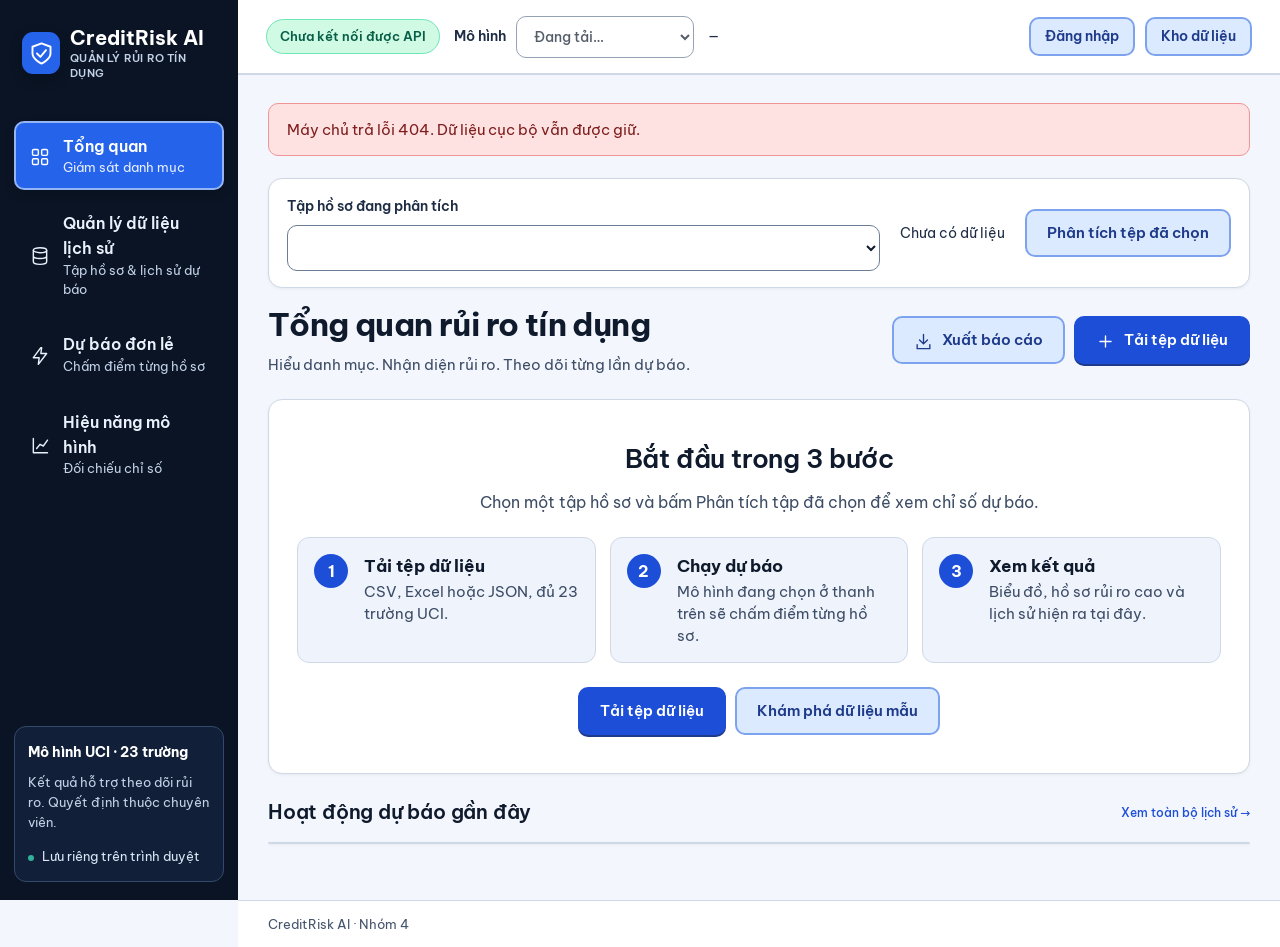
==== frontend/index.html @ 4e627b66 "Unify dataset management and prediction history navigation" ====
<!DOCTYPE html>
<html lang="vi">
 <head>
  <meta charset="utf-8"/>
  <meta content="width=device-width,initial-scale=1" name="viewport"/>
  <meta content="#0b1626" name="theme-color"/>
  <meta content="Dự báo và phân tích rủi ro tín dụng với Random Forest, Logistic Regression và XGBoost." name="description"/>
  <title>
   CreditRisk AI · Dự báo rủi ro tín dụng
  </title>
  <link href="static/app.css?v=20261111-workflows" rel="stylesheet"/>
  <link href="static/auth.css" rel="stylesheet"/>
  <link href="static/theme-v2.css?v=20261105-layout-v2" rel="stylesheet"/>
  <script defer="" src="static/app.js?v=20261111-unified-history">
  </script>
  <script defer="" src="static/layout-v2.js?v=20261111-workflows">
  </script>
 </head>
 <body>
  <a class="skip" href="#main">
   Đến nội dung chính
  </a>
  <aside class="sidebar" id="sidebar">
   <a class="brand" href="#overview">
    <span class="brand-icon" data-icon="shield">
    </span>
    <span>
     CreditRisk AI
     <small>
      QUẢN LÝ RỦI RO TÍN DỤNG
     </small>
    </span>
   </a>
   <nav aria-label="Điều hướng chính">
    <a data-page="overview" href="#overview">
     <span data-icon="overview">
     </span>
     <span>
      Tổng quan
      <small>
       Giám sát danh mục
      </small>
     </span>
    </a>
    <a data-page="datasets" href="#datasets">
     <span data-icon="database">
     </span>
     <span>
      Quản lý dữ liệu lịch sử
      <small>
       Tập hồ sơ &amp; lịch sử dự báo
      </small>
     </span>
    </a>
    <a data-page="predict" href="#predict">
     <span data-icon="predict">
     </span>
     <span>
      Dự báo đơn lẻ
      <small>
       Chấm điểm từng hồ sơ
      </small>
     </span>
    </a>
    <a data-page="models" href="#models">
     <span data-icon="performance">
     </span>
     <span>
      Hiệu năng mô hình
      <small>
       Đối chiếu chỉ số
      </small>
     </span>
    </a>
   </nav>
   <div class="sidebar-footer">
    <strong>
     Mô hình UCI · 23 trường
    </strong>
    <p>
     Kết quả hỗ trợ theo dõi rủi ro. Quyết định thuộc chuyên viên.
    </p>
    <span class="storage-dot">
    </span>
    Lưu riêng trên trình duyệt
   </div>
   <button class="sidebar-logout" hidden="" id="logout" type="button">
    <svg aria-hidden="true" fill="none" stroke="currentColor" stroke-linecap="round" stroke-linejoin="round" stroke-width="1.7" viewbox="0 0 24 24">
     <path d="M9 4H4v16h5M14 8l4 4-4 4M8 12h10">
     </path>
    </svg>
    Đăng xuất
   </button>
  </aside>
  <div class="workspace">
   <header class="topbar">
    <button aria-expanded="false" aria-label="Mở điều hướng" class="icon-button mobile-menu" data-icon="menu" id="menu-toggle">
    </button>
    <div class="topbar-status">
     <span class="connection" id="connection">
      <span class="status-dot">
      </span>
      Đang kết nối API
     </span>
     <label class="model-select">
      Mô hình
      <select aria-label="Mô hình dự báo" disabled="" id="model-choice">
       <option>
        Đang tải…
       </option>
      </select>
     </label>
     <span class="threshold-badge" id="model-meta">
      —
     </span>
    </div>
    <div class="topbar-tools">
     <a class="button secondary compact" href="/login" id="sign-in-link">
      Đăng nhập
     </a>
     <button class="button secondary compact" id="workspace-settings">
      Kho dữ liệu
     </button>
     <button class="button secondary compact" id="sample-top">
      <span data-icon="file">
      </span>
      Dùng dữ liệu mẫu
     </button>
    </div>
   </header>
   <div class="notice" hidden="" id="sync-status" role="status">
    <span id="sync-message">
    </span>
    <button class="button secondary compact" id="retry-sync">
     Thử đồng bộ lại
    </button>
    <button class="button secondary compact" id="backup-pending">
     Sao lưu JSON
    </button>
    <button class="button secondary compact" hidden="" id="open-cloud-version">
     Mở bản trên kho
    </button>
   </div>
   <div class="account-banner" hidden="" id="account-banner">
   </div>
   <main id="main" tabindex="-1">
    <div class="alert" hidden="" id="alert" role="alert">
    </div>
    <section class="page" id="page-overview">
     <div class="panel selection-bar needs-data">
      <label>
       Tập hồ sơ đang phân tích
       <select class="dataset-select" id="overview-dataset">
       </select>
      </label>
      <div class="selection-info" id="overview-context">
       Chưa có dữ liệu
      </div>
      <button class="button secondary" id="analyze-selected">
       Phân tích tệp đã chọn
      </button>
     </div>
     <div class="page-heading">
      <div>
       <h1>
        Tổng quan rủi ro tín dụng
       </h1>
       <p>
        Hiểu danh mục. Nhận diện rủi ro. Theo dõi từng lần dự báo.
       </p>
      </div>
      <div class="actions">
       <button class="button secondary" data-action="export">
        <span data-icon="download">
        </span>
        Xuất báo cáo
       </button>
       <button class="button" data-action="upload">
        <span data-icon="plus">
        </span>
        Tải tệp dữ liệu
       </button>
      </div>
     </div>
     <div class="empty panel" id="dashboard-empty">
      <h2>
       Bắt đầu trong 3 bước
      </h2>
      <p>
       Chọn một tập hồ sơ và bấm Phân tích tập đã chọn để xem chỉ số dự báo.
      </p>
      <ol class="steps">
       <li>
        <b>
         Tải tệp dữ liệu
        </b>
        <span>
         CSV, Excel hoặc JSON, đủ 23 trường UCI.
        </span>
       </li>
       <li>
        <b>
         Chạy dự báo
        </b>
        <span>
         Mô hình đang chọn ở thanh trên sẽ chấm điểm từng hồ sơ.
        </span>
       </li>
       <li>
        <b>
         Xem kết quả
        </b>
        <span>
         Biểu đồ, hồ sơ rủi ro cao và lịch sử hiện ra tại đây.
        </span>
       </li>
      </ol>
      <div class="actions">
       <button class="button" data-action="upload">
        Tải tệp dữ liệu
       </button>
       <button class="button secondary" data-action="sample">
        Khám phá dữ liệu mẫu
       </button>
      </div>
     </div>
     <div class="metrics needs-data" id="portfolio-metrics">
     </div>
     <p class="notice" id="dashboard-awaiting" hidden>Chưa có kết quả cho tập hồ sơ và cấu hình đang chọn. Bấm “Phân tích tập đã chọn” để chạy dự báo.</p>
     <div hidden="" id="dashboard-content">
      <div class="section-heading">
       <div>
        <h2>
         Dashboard của tập hồ sơ
        </h2>
        <p id="dashboard-caption">
        </p>
       </div>
       <select aria-label="Chế độ biểu đồ" id="chart-mode">
        <option value="risk">
         Rủi ro dự báo
        </option>
        <option value="data">
         Khám phá dữ liệu
        </option>
        <option value="evaluation">
         Đánh giá với nhãn thực tế
        </option>
       </select>
      </div>
      <div class="panel insight-panel">
       <span data-icon="shield">
       </span>
       <div>
        <h3>
         Insight từ model đã chọn
        </h3>
        <p id="insight-text">
        </p>
       </div>
      </div>
      <div class="chart-grid" id="charts">
      </div>
     </div>
     <div class="section-heading">
      <h2>
       Hoạt động dự báo gần đây
      </h2>
      <a href="#history">
       Xem toàn bộ lịch sử →
      </a>
     </div>
     <div class="panel table-wrap" id="recent-runs">
     </div>
    </section>
    <section class="page" hidden="" id="page-datasets">
     <div class="page-heading">
      <div>
       <h1>
        Quản lý dữ liệu lịch sử
       </h1>
       <p>
        CSV, XLSX hoặc JSON · tối đa 4 MiB và 30.000 hồ sơ. Hoàn tất đủ 23 trường trước khi tải tệp.
       </p>
      </div>
      <div class="actions">
       <a class="button secondary" href="#history">Xem lịch sử dự báo</a>
      <button class="button" data-action="upload">
       <span data-icon="plus">
       </span>
       Tải lên tệp mới
      </button>
      </div>
     </div>
     <div class="panel">
      <div class="panel-heading">
       <h2>
        Tập hồ sơ đã lưu
       </h2>
       <input aria-label="Tìm tập hồ sơ" id="dataset-search" placeholder="Tìm theo tên tệp…" type="search"/>
      </div>
      <div class="table-wrap" id="datasets-table">
      </div>
     </div>
     <div class="panel data-detail">
      <div class="panel-heading">
       <div>
        <h2 id="data-title" tabindex="-1">
         Nội dung tập hồ sơ
        </h2>
        <p id="data-caption">
         Chọn một tập hồ sơ để xem.
        </p>
       </div>
       <select aria-label="Phiên bản dữ liệu" id="version-choice">
       </select>
      </div>
      <div class="action-toolbar">
       <div class="toolbar-main">
        <button class="button" id="predict-dataset">
         Chạy dự báo
        </button>
        <button class="button secondary" id="add-customer">
         Bổ sung hồ sơ
        </button>
        <button class="button secondary" id="edit-customer">
         Sửa hồ sơ đã chọn
        </button>
         <button class="button secondary danger" id="delete-customer">
          Xóa dòng đã chọn
         </button>
         <button class="button secondary danger" id="delete-dataset">
          Xóa tập dữ liệu
         </button>
       </div>
       <details class="more-menu">
        <summary class="button secondary">
         Thao tác khác ▾
        </summary>
        <div class="menu-list">
         <button class="menu-item" id="rename-dataset">
          Đổi tên tập dữ liệu
         </button>
         <div class="menu-sep" role="separator">
         </div>
        </div>
       </details>
      </div>
      <div class="table-wrap" id="data-table">
      </div>
      <div class="table-footer" id="data-footer">
      </div>
     </div>
     <div class="notice">
      <span data-icon="shield">
      </span>
      <p>
       Dữ liệu lưu trong trình duyệt trên thiết bị này, không đồng bộ giữa các thiết bị. Xuất bản sao JSON để giữ dữ liệu trước khi xóa dữ liệu trình duyệt.
      </p>
      <button class="button secondary compact" id="backup">
       Sao lưu JSON
      </button>
      <button class="button secondary compact" id="restore">
       Khôi phục
      </button>
     </div>
     <div class="page-heading">
      <div>
       <h2 id="history-title" tabindex="-1">
        Lịch sử dự báo
       </h2>
       <p>
        Lưu vết phiên bản dữ liệu, model, ngưỡng và thời điểm của mỗi lần chạy.
       </p>
      </div>
      <button class="button secondary" id="history-backup">
       <span data-icon="download">
       </span>
       Sao lưu lịch sử
      </button>
     </div>
     <div class="panel">
      <div class="panel-heading">
       <h2>
        Các lượt dự báo đã lưu
       </h2>
       <input aria-label="Tìm lịch sử" id="history-search" placeholder="Tìm tên tệp hoặc mô hình…" type="search"/>
      </div>
      <div class="table-wrap" id="history-table">
      </div>
     </div>
     <div class="notice">
      <span data-icon="history">
      </span>
      <p>
       Các lượt dự báo giữ bản chụp dữ liệu và ngưỡng tại thời điểm chạy. Sửa tập hồ sơ không làm thay đổi kết quả lịch sử.
      </p>
     </div>
    </section>
    <section class="page" hidden="" id="page-predict">
     <div class="page-heading">
      <div>
       <h1>
        Dự báo đơn lẻ
       </h1>
       <p>
        Nhập thông tin một hồ sơ để dự báo nguy cơ vỡ nợ.
       </p>
      </div>
      <button class="button secondary" id="goto-models">
       So sánh mô hình →
      </button>
     </div>
     <div class="panel model-banner">
      <span class="model-symbol" data-icon="predict">
      </span>
      <div>
       <h2 id="predict-model-title">
        Đang tải mô hình…
       </h2>
       <p id="predict-model-detail">
       </p>
      </div>
      <span class="tag primary">
       23 trường UCI · TWD
      </span>
     </div>
     <details class="panel advanced-settings">
      <summary>
       <span>
        Cài đặt ngưỡng phân loại
       </span>
       <span class="hint">
        Mặc định đã phù hợp với mô hình, chỉ chỉnh khi cần
       </span>
      </summary>
      <div class="threshold-settings">
       <label>
        Cách tính ngưỡng
        <select id="decision-basis">
         <option value="raw">
          Điểm thô (theo notebook gốc)
         </option>
         <option value="probability">
          PD đã hiệu chỉnh
         </option>
        </select>
       </label>
       <label>
        Ngưỡng nhãn (%)
        <input id="decision" max="100" min="0" step="0.01" type="number" value="39"/>
       </label>
       <label>
        PD thấp (%)
        <input id="low" max="100" min="0" step="0.01" type="number" value="20" readonly/>
       </label>
       <label>
        PD cao (%)
        <input id="high" max="100" min="0" step="0.01" type="number" value="50" readonly/>
       </label>
      </div>
      <p class="fine-print">Dùng ngưỡng mặc định của mô hình cho quy trình thông thường. Thay ngưỡng cảnh báo sẽ thay đổi số hồ sơ bị cảnh báo. Chỉ số Precision và Recall đã công bố theo ngưỡng mặc định không áp dụng cho ngưỡng mới.</p>
      <button class="button secondary compact" id="reset-thresholds" type="button">Về ngưỡng mặc định</button>
     </details>
     <div aria-label="Loại dự báo" class="tabs" role="tablist">
      <button aria-controls="single-panel" aria-selected="true" class="tab active" id="tab-single" role="tab">
       Một hồ sơ đơn lẻ
      </button>
      <button aria-controls="batch-panel" aria-selected="false" class="tab" id="tab-batch" role="tab" hidden>
       Kết quả của tập hồ sơ
      </button>
     </div>
     <div class="notice" hidden="" id="profile-context">
      <div>
       <strong id="profile-source">
       </strong>
       <p>
        Dự báo riêng hồ sơ bằng mô hình và ngưỡng đang chọn. Chỉnh sửa tại đây không cập nhật dataset hoặc kết quả hàng loạt.
       </p>
      </div>
      <button class="button secondary compact" id="back-to-profiles" type="button">
       Quay lại danh sách hồ sơ
      </button>
     </div>
     <div aria-labelledby="tab-single" class="single-layout" id="single-panel" role="tabpanel">
      <form class="panel profile-panel" id="single-form">
       <div class="panel-heading">
        <div>
         <h2>
          Dữ liệu đầu vào chấm điểm
         </h2>
         <p>
          Nhập đủ 23 trường; không tự thay thế dữ liệu thiếu.
         </p>
        </div>
        <button class="button secondary compact" id="fill-sample" type="button">
         Điền mẫu
        </button>
       </div>
       <div id="single-fields">
       </div>
       <div class="form-footer">
        <button class="button secondary" type="reset">
         Xóa dữ liệu nhập
        </button>
        <button class="button" type="submit">
         <span data-icon="predict">
         </span>
         Chạy dự báo
        </button>
       </div>
      </form>
      <aside class="panel result-panel">
       <div class="panel-heading">
        <h2>
         Kết quả dự báo
        </h2>
        <span class="tag" id="result-status">
         Chưa dự báo
        </span>
       </div>
       <div class="result-placeholder" id="single-result">
        <span data-icon="shield">
        </span>
        <p>
         Kết quả sẽ hiển thị sau khi chạy model.
        </p>
       </div>
       <p class="fine-print" id="draft-status" role="status"></p>
       <div class="result-actions">
        <button class="button" disabled="" id="save-single" title="Đưa hồ sơ vào tập chính thức và ghi lượt dự báo vào lịch sử">
         Lưu hồ sơ vào lịch sử dự báo
        </button>
        <button class="button secondary" disabled="" id="export-single">
         Xuất Excel
        </button>
        <button class="button secondary" disabled="" id="explain-single" hidden>
         Thử tải lại SHAP
        </button>
        <button class="button secondary" disabled="" id="transfer-single">
         Thêm đầu vào vào tập hồ sơ
        </button>
       </div>
       <div hidden="" id="explanation" aria-live="polite">
       </div>
       <p class="fine-print">
        Nhãn 1 là cảnh báo rủi ro. Hệ thống không tự phê duyệt hoặc từ chối tín dụng.
       </p>
      </aside>
     </div>
     <div aria-labelledby="tab-batch" hidden="" id="batch-panel" role="tabpanel">
      <div class="panel">
       <div class="panel-heading">
        <div>
         <h2>
          Dự báo tập hồ sơ
         </h2>
         <p>
          Chọn dữ liệu → chạy model → lọc và xuất kết quả.
         </p>
        </div>
        <button class="button secondary" data-action="upload">
         Tải tệp dữ liệu
        </button>
       </div>
       <div class="action-toolbar">
        <select aria-label="Dataset dự báo" class="dataset-select" id="batch-dataset">
        </select>
        <button class="button" id="run-batch">
         Chạy dự báo &amp; lưu
        </button>
        <button class="button secondary" data-action="export">
         <span data-icon="download">
         </span>
         Xuất kết quả đã lọc
        </button>
       </div>
       <details class="advanced-filters">
        <summary class="button">Bộ lọc kết quả</summary>
       <div class="filters">
        <select id="result-search" aria-label="Mã khách hàng"><option value="">Tất cả mã hồ sơ</option></select>
        <select aria-label="Mức rủi ro" id="risk-filter">
         <option value="">
          Tất cả mức rủi ro
         </option>
         <option value="Low">
          Thấp
         </option>
         <option value="Medium">
          Trung bình
         </option>
         <option value="High">
          Cao
         </option>
        </select>
        <label>
         PD từ (%)
         <input id="min-pd" max="100" min="0" type="range" value="0"/><output id="min-pd-value" for="min-pd"></output>
        </label>
        <label>
         PD đến (%)
         <input id="max-pd" max="100" min="0" type="range" value="100"/><output id="max-pd-value" for="max-pd"></output>
        </label>
       </div>
        <div class="filters">
         <label>
          Tuổi từ
          <input id="min-age" max="100" min="18" type="range" value="18"/><output id="min-age-value" for="min-age"></output>
         </label>
         <label>
          Tuổi đến
          <input id="max-age" max="100" min="18" type="range" value="100"/><output id="max-age-value" for="max-age"></output>
         </label>
         <label>
          Hạn mức từ (TWD)
          <input id="min-limit" max="10000000" step="1" min="0" type="range" value="0"/><output id="min-limit-value" for="min-limit"></output>
         </label>
         <label>
          Hạn mức đến
          <input id="max-limit" max="10000000" step="1" min="0" type="range" value="10000000"/><output id="max-limit-value" for="max-limit"></output>
         </label>
         <label>
          Trạng thái trả nợ gần nhất (PAY_0)
          <select id="min-delay"><option value="">Tất cả trạng thái</option><option value="-2">Không phát sinh</option><option value="-1">Trả đúng hạn</option><option value="0">Tín dụng quay vòng</option><option value="1">Trễ 1 tháng</option><option value="2">Trễ 2 tháng</option><option value="3">Trễ 3 tháng</option><option value="4">Trễ 4 tháng</option><option value="5">Trễ 5 tháng</option><option value="6">Trễ 6 tháng</option><option value="7">Trễ 7 tháng</option><option value="8">Trễ 8 tháng</option></select>
         </label>
         <label>
          Nhãn cảnh báo
          <select id="warning-filter">
           <option value="">
            Tất cả
           </option>
           <option value="0">
            Nhãn 0
           </option>
           <option value="1">
            Nhãn 1
           </option>
          </select>
         </label>
        </div>
        <button class="button secondary compact" id="reset-filters">
         Xóa bộ lọc
        </button>
       </details>
       <div class="results-caption" id="results-caption">
        Chưa có kết quả phù hợp với cấu hình hiện tại.
       </div>
       <div class="table-wrap" id="results-table">
       </div>
       <div class="table-footer" id="results-footer">
       </div>
      </div>
     </div>
    </section>
    <section class="page" hidden="" id="page-models">
     <div class="page-heading">
      <div>
       <h1>
        Hiệu năng mô hình
       </h1>
       <p>
        Đối chiếu chỉ số từ bộ bàn giao và đánh giá trên nhãn của tập hồ sơ.
       </p>
      </div>
     </div>
     <div class="panel">
      <div class="panel-heading">
       <h2>
        Chỉ số gốc của mô hình
       </h2>
       <span class="tag primary">
        Bộ bàn giao thật
       </span>
      </div>
      <div class="table-wrap" id="model-table">
      </div>
     </div>
     <div class="notice">
      <span data-icon="shield">
      </span>
      <p>
       CV/test AUC lấy từ bundle gốc. Chỉ số trên tệp tải lên không thay thế kiểm thử độc lập nếu tệp có chứa dữ liệu huấn luyện.
      </p>
     </div>
     <div class="panel">
      <div class="panel-heading">
       <div>
        <h2>
         Đầu ra và đánh giá trên dữ liệu của bạn
        </h2>
        <p id="performance-context">
        </p>
       </div>
       <button class="button" id="compare-models">
        Chạy so sánh 3 mô hình
       </button>
      </div>
      <div class="selection-bar">
       <label>
        Tập dữ liệu đánh giá
        <select aria-label="Tập dữ liệu đánh giá" class="dataset-select">
        </select>
       </label>
      </div>
      <div class="table-wrap" id="comparison-table">
      </div>
      <div class="panel-heading">
       <h2>
        Chất lượng dự báo trên nhãn thực tế
       </h2>
      </div>
      <p class="results-caption" id="performance-note">
      </p>
      <div class="table-wrap" id="evaluation-table">
      </div>
     </div>
     <div class="chart-grid" id="performance-charts">
     </div>
    </section>
   </main>
   <footer class="site-footer">
    <span>
     CreditRisk AI · Nhóm 4
    </span>
    <span id="app-version">
    </span>
   </footer>
  </div>
  <input accept=".csv,.xlsx,.json" hidden="" id="upload" type="file"/>
  <input accept=".json" hidden="" id="restore-file" type="file"/>
  <dialog aria-labelledby="profile-detail-title" id="profile-detail-dialog">
   <div class="panel-heading"><h2 id="profile-detail-title"></h2><button class="button secondary" id="close-profile-detail" type="button">Đóng</button></div>
   <dl class="field-grid profile-detail-grid" id="profile-detail-content"></dl>
  </dialog>
  <dialog id="edit-dialog">
   <form id="edit-form">
    <div class="panel-heading">
     <h2 id="edit-title">
      Bổ sung hồ sơ
     </h2>
     <button aria-label="Đóng" class="icon-button" id="close-edit" type="button">
      ×
     </button>
    </div>
    <div id="edit-fields">
    </div>
    <label class="check">
     <input id="edit-copy" type="checkbox"/>
     Tạo bản sao dataset rồi chỉnh sửa
    </label>
    <label>
     Tên bản sao
     <input id="edit-copy-name" maxlength="255" placeholder="Nhập khi tạo bản sao"/>
    </label>
    <div class="form-footer">
     <button class="button secondary" id="cancel-edit" type="button">
      Hủy
     </button>
     <button class="button" type="submit">
      Lưu phiên bản mới
     </button>
    </div>
   </form>
  </dialog>
  <dialog aria-labelledby="transfer-title" id="transfer-dialog">
   <form id="transfer-form">
    <div class="panel-heading">
     <h2 id="transfer-title">
      Thêm đầu vào vào tập hồ sơ
     </h2>
     <button aria-label="Đóng" class="icon-button" id="close-transfer" type="button">
      ×
     </button>
    </div>
    <div class="storage-body">
     <p>
      Chỉ chuyển dữ liệu đầu vào. Hồ sơ chưa có điểm số trong tập nhận và cần chạy dự báo riêng cho tập này.
     </p>
     <label>
      Tập dữ liệu nhận
      <select id="transfer-target" required="">
      </select>
     </label>
     <label class="check">
      <input id="transfer-copy" type="checkbox"/>
      Tạo bản sao rồi thêm hồ sơ
     </label>
     <label>
      Tên bản sao
      <input id="transfer-copy-name" maxlength="255"/>
     </label>
    </div>
    <div class="form-footer">
     <button class="button secondary" id="cancel-transfer" type="button">
      Hủy
     </button>
     <button class="button" type="submit">
      Thêm hồ sơ
     </button>
    </div>
   </form>
  </dialog>
  <dialog id="storage-dialog">
   <form id="storage-form">
    <div class="panel-heading">
     <h2>
      Kho dữ liệu riêng
     </h2>
     <button aria-label="Đóng" class="icon-button" id="close-storage" type="button">
      ×
     </button>
    </div>
    <div class="storage-body">
     <p id="storage-description">
     </p>
     <label>
      Mã truy cập kho (giữ riêng, không chia sẻ công khai)
      <input autocomplete="off" id="workspace-key" maxlength="64" minlength="64" pattern="[0-9a-f]{64}" required="" type="password"/>
     </label>
     <button class="button secondary compact" id="copy-workspace-key" type="button">
      Sao chép mã kho
     </button>
     <p>
      Mã này cho phép truy cập toàn bộ kho. Dùng cùng mã trên thiết bị khác để mở cùng dữ liệu khi MongoDB Atlas đã được cấu hình.
     </p>
    </div>
    <div class="form-footer">
     <button class="button" type="submit">
      Mở kho theo mã
     </button>
    </div>
   </form>
  </dialog>
  <div aria-live="polite" class="busy-overlay" hidden="" id="busy" role="status">
   <div class="busy-card">
    <span class="spinner">
    </span>
    <strong id="busy-title">
     Đang xử lý…
    </strong>
    <p id="busy-detail">
     Vui lòng giữ trang mở.
    </p>
    <p id="busy-elapsed">
    </p>
    <progress id="busy-progress" max="100">
    </progress>
   </div>
  </div>
  <div aria-live="polite" class="toast" hidden="" id="toast" role="status">
  </div>
 </body>
</html>
---- frontend/static/app.css ----
@font-face{font-family:system-ui;src:local('Segoe UI')}
*{box-sizing:border-box}
:root{--bg:#f8f9fe;--paper:#fff;--ink:#15233b;--muted:#56657d;--line:#e5eaf3;--blue:#2563eb;--deep:#005fae;--teal:#087f83;--red:#bb2745;--amber:#9c6807;--nav:#0b1626;--soft:#eef2ff}
body{margin:0;background:var(--bg);color:var(--ink);font:14px/1.55 'Segoe UI',system-ui,-apple-system,sans-serif}
button,input,select{font:inherit}
button,a,input,select,summary{-webkit-tap-highlight-color:transparent}
button,a{touch-action:manipulation}
button{cursor:pointer}
button:disabled{cursor:not-allowed;opacity:.5}
button:focus-visible,a:focus-visible,input:focus-visible,select:focus-visible,summary:focus-visible{outline:3px solid #80aaf9;outline-offset:3px}
a{color:var(--deep);text-decoration:none}
a:hover{text-decoration:underline}
[hidden]{display:none!important}
h1,h2,h3,p{margin:0}
h1{font-size:27px;letter-spacing:-.7px;line-height:1.3;font-weight:700}
h2{font-size:16px;letter-spacing:-.2px}
h3{font-size:14px}
p{color:var(--muted)}
svg{width:20px;height:20px;vertical-align:middle;flex-shrink:0}
input,select{min-height:40px;border:1px solid #cfd9e8;background:#fff;color:var(--ink);border-radius:8px;padding:8px 11px;max-width:100%;min-width:0}
input:hover,select:hover{border-color:#99b2d5}
input[type=number]{width:100%}
input::placeholder{color:#56657d}
label{display:flex;flex-direction:column;gap:6px;color:#52627b;font-size:12px;font-weight:600}
label input,label select{font-size:13px;font-weight:400;color:var(--ink)}
.skip{position:fixed;top:-100px;background:white;z-index:200;padding:14px}
.skip:focus{top:0}
.sidebar{position:fixed;inset:0 auto 0 0;width:238px;background:var(--nav);color:#b9c8dc;display:flex;flex-direction:column;padding:26px 14px 18px;z-index:40}
.brand{display:flex;align-items:center;gap:11px;color:white;font-size:20px;font-weight:700;padding:0 8px 28px}
.brand:hover{text-decoration:none}
.brand-icon{display:grid;place-items:center;width:40px;height:42px;background:var(--blue);border-radius:11px;box-shadow:0 5px 14px #0003}
.brand-icon svg{width:27px;height:27px}
.brand small{font-size:12px;letter-spacing:.8px;color:#a6b7ce;font-weight:600;display:block;margin-top:1px}
.sidebar nav{display:grid;gap:7px;margin-top:12px}
.sidebar nav a{display:flex;gap:13px;align-items:center;color:#c2cfe2;min-height:59px;border-radius:10px;padding:11px 14px;transition:background .15s}
.sidebar nav a:hover{background:#1a2b43;text-decoration:none}
.sidebar nav a.active{background:var(--blue);color:white;box-shadow:0 4px 12px #0002}
.sidebar nav small{display:block;font-size:12px;color:#a4b5cd;line-height:1.5}
.sidebar nav a.active small{color:#dce8ff}
.sidebar-footer{margin-top:auto;padding:15px 13px;background:#122137;border:1px solid #24354d;border-radius:12px;font-size:12px}
.sidebar-footer strong{color:#dce6f3;font-size:12px}
.sidebar-footer p{color:#a3b5ce;margin:8px 0 14px}
.storage-dot,.status-dot{display:inline-block;width:6px;height:6px;border-radius:50%;background:#32b19b;margin-right:5px}
.workspace{margin-left:238px;min-height:100vh;display:flex;flex-direction:column}
.topbar{min-height:75px;background:white;border-bottom:1px solid var(--line);display:flex;align-items:center;gap:20px;padding:14px 30px}
.connection{font-size:12px;color:#087c76;background:#ebfaf6;border:1px solid #cff1e8;border-radius:30px;padding:5px 10px;white-space:nowrap}
.model-select{flex-direction:row;align-items:center;gap:10px}
.model-select select{min-height:34px;font-size:12px;background:#f7f9ff;border:1px solid #e4e9f3;min-width:178px}
.threshold-badge{font-size:12px;color:#61718c;font-variant-numeric:tabular-nums}
.topbar>.button{margin-left:auto}
.mobile-menu{display:none!important}
main{padding:30px 30px 35px;max-width:1800px;width:100%;margin:auto;flex:1}
.page{animation:appear .2s ease-out}
.page-heading{display:flex;align-items:center;justify-content:space-between;gap:24px;margin-bottom:25px}
.page-heading p{margin-top:7px;font-size:13px}
.actions{display:flex;align-items:center;gap:9px;flex-wrap:wrap}
.button{display:inline-flex;align-items:center;justify-content:center;gap:8px;min-height:40px;background:var(--blue);color:white;border:1px solid transparent;border-radius:8px;padding:9px 15px;font-size:12px;font-weight:600;white-space:nowrap;box-shadow:0 2px 4px #1d52c514;transition:background .15s,box-shadow .15s}
.button:hover{background:#1c51cc;box-shadow:0 3px 9px #1d52c526}
.button:active{background:#173e9b}
.button.secondary{color:#375474;background:#fff;border-color:#d3dce9;box-shadow:0 1px 3px #1d35530a}
.button.secondary:hover{background:#edf4ff;border-color:#9bb9eb}
.button.danger{color:var(--red);background:#fff2f5;border-color:#f0ccd7}
.button.danger:hover{background:#ffe4eb}
.button svg{width:16px;height:16px}
.button.compact{min-height:32px;padding:6px 11px;font-size:12px}
.icon-button{display:inline-flex;align-items:center;justify-content:center;width:36px;height:36px;border:1px solid #d3dce9;border-radius:8px;background:white;color:#52627b;font-size:24px}
.metrics{display:grid;grid-template-columns:repeat(4,minmax(0,1fr));gap:16px;margin-bottom:22px}
.metric{background:white;border:1px solid var(--line);border-radius:12px;padding:18px 19px;position:relative;min-height:132px}
.metric-label{font-size:12px;font-weight:600;color:#56657d;margin:0 0 12px}
.metric-value{font-size:29px;font-weight:700;font-variant-numeric:tabular-nums;letter-spacing:-.8px;line-height:1.1}
.metric-note{font-size:12px;color:#56657d;margin-top:14px}
.metric-icon{position:absolute;right:17px;top:17px;background:#edf2ff;color:var(--blue);width:32px;height:32px;display:grid;place-items:center;border-radius:9px}
.metric.danger .metric-value{color:var(--red)}
.metric.danger .metric-icon{background:#fff0f2;color:var(--red)}
.metric.teal .metric-value{color:var(--teal)}
.metric.teal .metric-icon{background:#e8f8f6;color:var(--teal)}
.metric.warning .metric-value{color:var(--deep)}
.panel{background:white;border:1px solid var(--line);border-radius:12px;box-shadow:0 2px 4px #18233803;min-width:0;margin-bottom:20px;overflow:hidden}
.selection-bar{display:flex;align-items:center;gap:20px;padding:16px 18px}
.selection-bar label{min-width:240px;flex:1}
.selection-info{font-size:12px;color:var(--muted);max-width:340px}
.section-heading{display:flex;align-items:center;justify-content:space-between;gap:18px;margin:22px 0 14px}
.section-heading p{font-size:12px;margin-top:3px}
.section-heading>a{font-size:12px}
.section-heading select{font-size:12px;min-height:35px}
.chart-grid{display:grid;grid-template-columns:repeat(2,minmax(0,1fr));gap:18px}
.chart-card{padding:19px 20px 15px;margin-bottom:0}
.chart-card h3{font-size:13px}
.chart-card .chart-subtitle{font-size:12px;margin-top:3px}
.chart{margin-top:14px;width:100%;height:auto;min-height:180px;overflow:visible}
.chart text{font-family:'Segoe UI',system-ui,sans-serif;font-size:12px;fill:#56657d}
.chart .number{fill:#263e60;font-weight:600;font-size:12px}
.chart .grid{stroke:#edf1f7;stroke-width:1}
.chart .axis-title{font-size:12px;fill:#56657d}
.insight-panel{display:flex;align-items:flex-start;gap:14px;padding:18px 20px;margin-top:18px;background:#f5fbfc;border-color:#dceef0}
.insight-panel>svg{color:var(--teal);margin-top:3px}
.insight-panel p{font-size:12px;margin-top:4px}
.panel-heading{display:flex;justify-content:space-between;align-items:center;padding:18px 20px;gap:16px;border-bottom:1px solid var(--line)}
.panel-heading p{font-size:12px;margin-top:4px}
.panel-heading input{max-width:300px;font-size:12px}
.table-wrap{overflow:auto;max-width:100%;scrollbar-width:thin;scrollbar-color:#becbe0 #f3f5fb}
table{border-collapse:collapse;width:100%;text-align:left;white-space:nowrap;font-size:12px}
th{background:#f0f3fc;color:#56657d;font-size:12px;font-weight:600;padding:13px 16px;border-bottom:1px solid #e4e9f3}
td{padding:14px 16px;border-bottom:1px solid #eef1f7;max-width:300px;overflow:hidden;text-overflow:ellipsis;font-variant-numeric:tabular-nums}
tbody tr:nth-child(even){background:#fafbff}
tbody tr:hover{background:#f0f5ff}
tbody tr.selected{background:#e8f0ff}
tbody tr.selectable{cursor:pointer}
td .button{font-size:12px;min-height:28px;padding:5px 9px}
.table-empty{text-align:center;color:#56657d;padding:44px 15px;font-size:13px}
.table-footer{display:flex;align-items:center;justify-content:space-between;background:#f7f9fe;padding:10px 16px;font-size:12px;color:#6a7890;gap:12px}
.table-footer .actions{gap:6px}
.tag{display:inline-flex;align-items:center;border-radius:6px;padding:4px 8px;font-size:12px;background:#f0f3fa;color:#53657f;font-weight:600;white-space:nowrap}
.tag.primary{background:#edf2ff;color:#245cb8}
.tag.low{background:#e8f8f4;color:#087d73}
.tag.medium{background:#fff6df;color:#8b6100}
.tag.high{background:#ffedf1;color:#b62646}
.notice{display:flex;align-items:center;gap:12px;background:#f0f5ff;border:1px solid #dae6fb;border-radius:10px;padding:14px 17px;margin-bottom:20px;color:#376ab1}
.notice p{font-size:12px;flex:1;color:#4d6485}
.notice .button{flex-shrink:0}
.action-toolbar{display:flex;gap:9px;align-items:center;flex-wrap:wrap;padding:15px 20px;border-bottom:1px solid var(--line)}
.action-toolbar select{flex:1;min-width:220px}
.data-detail{margin-top:24px}
.data-detail .panel-heading select{max-width:280px}
.model-banner{display:flex;gap:15px;align-items:center;padding:18px 21px}
.model-banner .tag{margin-left:auto}
.model-banner p{font-size:12px;margin-top:5px}
.model-symbol{width:42px;height:42px;display:grid;place-items:center;border-radius:10px;background:#edf3ff;color:#2563eb}
.threshold-settings{display:grid;grid-template-columns:2fr 1fr 1fr 1fr;gap:18px;padding:16px 20px}
.tabs{display:flex;gap:5px;background:#edf0fc;width:fit-content;padding:5px;border-radius:10px;margin:22px 0 18px}
.tab{padding:10px 18px;color:#62718a;background:transparent;border:1px solid transparent;border-radius:7px;font-size:12px;font-weight:600}
.tab.active{background:white;border-color:#e0e6f2;color:#005fae;box-shadow:0 2px 4px #15233b09}
.single-layout{display:grid;grid-template-columns:minmax(0,1.25fr) minmax(0,1fr);gap:20px;align-items:start}
.profile-panel .panel-heading{border-bottom:0}
.profile-panel fieldset,dialog fieldset{border:0;padding:18px;background:#f5f6ff;border-radius:10px;margin:0 20px 18px;min-width:0}
.profile-panel legend,dialog legend{font-size:12px;font-weight:600;color:#324f74;padding:0 4px}
.field-grid{display:grid;grid-template-columns:repeat(2,minmax(0,1fr));gap:14px}
.field-grid label small{font-weight:400;font-size:12px;color:#56657d}
.field-id{padding:0 20px 18px}
.form-footer{border-top:1px solid var(--line);padding:16px 20px;display:flex;justify-content:flex-end;gap:10px}
.result-panel{position:sticky;top:20px}
.result-placeholder{min-height:210px;text-align:center;display:flex;flex-direction:column;align-items:center;justify-content:center;gap:18px;padding:20px;color:#56657d}
.result-placeholder svg{width:40px;height:40px;stroke-width:1.4}
.result-placeholder p{font-size:13px}
.risk-result{margin:20px;background:#f1faf8;border:1px solid #d7eee8;padding:21px;border-radius:10px}
.risk-result.high{background:#fff1f3;border-color:#f1d3db}
.risk-result.medium{background:#fffaed;border-color:#f2e4bd}
.risk-result .result-label{font-size:12px;color:#56657d;font-weight:600}
.pd-number{font-size:42px;font-weight:700;color:var(--teal);letter-spacing:-1px;line-height:1.3;margin:7px 0}
.risk-result.high .pd-number{color:var(--red)}
.risk-result.medium .pd-number{color:var(--amber)}
.result-meta{display:grid;grid-template-columns:1fr 1fr;gap:12px;margin:20px;font-size:12px}
.result-meta div{border:1px solid var(--line);border-radius:8px;padding:13px}
.result-meta span{display:block;color:#56657d;font-size:12px;margin-bottom:5px}
.result-actions{display:grid;gap:10px;padding:0 20px 18px}
.fine-print{padding:15px 20px;border-top:1px solid var(--line);font-size:12px;color:#56657d}
.filters{display:grid;grid-template-columns:2fr 1.5fr 1fr 1fr;gap:12px;padding:15px 20px;align-items:end}
.filters>input,.filters>select{width:100%;font-size:12px}
.advanced-filters{border-top:1px solid var(--line);padding:12px 20px}
.advanced-filters summary{font-size:12px;color:#46658d;cursor:pointer}
.advanced-filters .filters{padding:15px 0;grid-template-columns:repeat(3,minmax(0,1fr))}
.results-caption{padding:12px 20px;font-size:12px;color:#56657d;background:#f7f9ff;border-block:1px solid var(--line)}
.empty{padding:60px 25px;text-align:center}
.empty>svg{width:45px;height:45px;color:#668ed1;margin-bottom:16px;stroke-width:1.3}
.empty h2{font-size:20px}
.empty p{font-size:13px;margin:10px 0 22px}
.empty .actions{justify-content:center}
.alert{padding:14px 18px;color:#9f233b;background:#fff0f3;border:1px solid #edccd5;border-radius:10px;margin-bottom:22px;white-space:pre-line;font-size:13px}
.site-footer{border-top:1px solid var(--line);display:flex;justify-content:space-between;padding:13px 30px;font-size:12px;color:#56657d;background:#fff}
.busy-overlay{position:fixed;inset:0;background:#10213d52;display:flex;align-items:center;justify-content:center;z-index:100;padding:20px}
.busy-card{background:white;border-radius:16px;padding:30px;text-align:center;width:380px;box-shadow:0 20px 70px #0b162633}
.busy-card strong{display:block;margin:14px 0 6px}
.busy-card p{font-size:12px}
.busy-card progress{width:100%;margin-top:20px;accent-color:var(--blue)}
.spinner{display:inline-block;width:30px;height:30px;border:3px solid #dfe9fb;border-top-color:var(--blue);border-radius:50%;animation:spin .8s linear infinite}
.toast{position:fixed;bottom:25px;left:calc(50% + 100px);transform:translateX(-50%);background:#133a35;color:white;border-radius:10px;padding:13px 20px;box-shadow:0 8px 30px #10213d30;z-index:110;max-width:90vw;font-size:12px}
dialog{border:1px solid #dfe6f0;border-radius:14px;padding:0;width:680px;max-width:94vw;max-height:90vh;box-shadow:0 20px 80px #0b162633;overflow:auto}
dialog::backdrop{background:#10213d66}
dialog .panel-heading{position:sticky;top:0;background:white;z-index:1}
dialog fieldset{margin-top:15px}
dialog .field-id{margin-top:16px}
dialog form>label{margin:15px 20px}
.check{flex-direction:row;align-items:center}
.check input{min-height:auto}
#explanation{padding:0 20px 20px}
#explanation p{font-size:12px;margin:8px 0 15px}
.contribution{margin:12px 0;font-size:12px}
.contribution>div{display:flex;justify-content:space-between;gap:8px}
.contribution meter{width:100%;height:12px;accent-color:var(--red)}
.contribution.negative meter{accent-color:var(--teal)}
.tabular{font-variant-numeric:tabular-nums}
.dataset-select:empty{min-width:170px}
::selection{background:#d4e3ff;color:#143d7a}
::-webkit-scrollbar{width:8px;height:8px}
::-webkit-scrollbar-thumb{background:#bfccdf;border:2px solid #f5f7fb;border-radius:8px}
::-webkit-scrollbar-track{background:#f5f7fb}
@keyframes spin{to{transform:rotate(360deg)}
}
@keyframes appear{from{opacity:.75;transform:translateY(3px)}
to{opacity:1;transform:translateY(0)}
}
@media(min-width:1600px){main{padding:35px 42px}
.topbar{padding-inline:42px}
.chart{min-height:230px}
}
@media(max-width:1200px){.sidebar{width:215px}
.workspace{margin-left:215px}
main{padding:25px 22px}
.topbar{padding:14px 22px;gap:12px}
.threshold-badge{display:none}
.page-heading{align-items:flex-start}
.page-heading .actions{justify-content:flex-end}
.metrics{gap:11px}
.metric{padding:16px 14px}
.metric-icon{right:12px;width:26px;height:26px}
.single-layout{grid-template-columns:1fr 1fr}
.notice{flex-wrap:wrap}
.notice p{min-width:240px}
.selection-info{display:none}
.profile-panel fieldset{margin-inline:14px;padding:14px}
.field-grid{gap:10px}
.chart-card{padding:16px 14px}
}
@media(max-width:950px){.single-layout{grid-template-columns:1fr}
.result-panel{position:static}
.topbar>.button{display:none}
.page-heading{flex-direction:column;gap:15px}
.metrics{grid-template-columns:repeat(2,minmax(0,1fr))}
.chart-grid{grid-template-columns:1fr}
.filters{grid-template-columns:repeat(2,minmax(0,1fr))}
.threshold-settings{grid-template-columns:repeat(3,minmax(0,1fr))}
.threshold-settings>label:first-child{grid-column:1/-1}
}
@media(max-width:700px){.sidebar{transform:translateX(-100%);transition:transform .18s ease;width:238px;box-shadow:12px 0 40px #0b162633}
.sidebar.open{transform:translateX(0)}
.workspace{margin-left:0}
.mobile-menu{display:inline-flex!important;flex-shrink:0}
.topbar{padding:12px 16px;flex-wrap:wrap;gap:10px}
.connection{margin-left:auto;font-size:12px}
.model-select{order:3;width:100%;font-size:12px}
.model-select select{flex:1}
main{padding:22px 16px}
h1{font-size:24px}
.page-heading{margin-bottom:20px}
.page-heading p{font-size:12px}
.page-heading .actions{width:100%;justify-content:stretch}
.page-heading .actions .button{flex:1}
.metrics{gap:10px}
.metric{min-height:124px;padding:15px 13px}
.metric-label{font-size:12px;max-width:110px}
.metric-value{font-size:26px}
.metric-note{font-size:12px}
.metric-icon{width:23px;height:23px;right:10px;top:14px}
.metric-icon svg{width:15px;height:15px}
.selection-bar{align-items:stretch;flex-direction:column;gap:10px}
.selection-bar label{min-width:0}
.section-heading{align-items:flex-start;flex-direction:column;gap:10px}
.panel-heading{padding:15px;flex-wrap:wrap}
.panel-heading input{width:100%;max-width:none}
.action-toolbar{padding:13px 15px;gap:8px}
.action-toolbar .button{font-size:12px;padding:8px 10px}
.notice{padding:13px 15px;gap:9px}
.notice p{min-width:180px;font-size:12px}
.threshold-settings{padding:14px;gap:10px}
.threshold-settings label{font-size:12px}
.threshold-settings input{padding:8px}
.model-banner{padding:15px;gap:10px;flex-wrap:wrap}
.model-banner h2{font-size:14px}
.model-banner .tag{margin-left:52px}
.tabs{width:100%}
.tab{flex:1;padding:9px 10px;font-size:12px}
.field-grid{gap:12px}
.filters{padding:13px 15px;gap:10px}
.advanced-filters{padding:12px 15px}
.advanced-filters .filters{grid-template-columns:repeat(2,minmax(0,1fr))}
.result-meta{margin:15px}
.risk-result{margin:15px}
.toast{left:50%}
.site-footer{padding:12px 16px}
.table-footer{flex-wrap:wrap}
.chart-card{padding:16px 12px}
.chart{min-height:150px}
.table-empty{padding:35px 16px}
.empty{padding:40px 20px}
.empty h2{font-size:18px}
.empty p{font-size:12px}
}
@media(prefers-reduced-motion:reduce){*,*::before,*::after{animation:none!important;transition:none!important;scroll-behavior:auto!important}
}
.storage-body{display:grid;gap:18px;padding:22px}
.storage-body p{font-size:12px}
.storage-body .button{justify-self:start}
.topbar>#workspace-settings{margin-left:auto}
.topbar>#sample-top{margin-left:0}
@media(max-width:700px){.topbar>#workspace-settings{display:inline-flex;order:4;margin:0;width:100%}
}
.more-actions{margin-inline-start:auto;min-width:230px}
.more-actions>summary{list-style:none;cursor:pointer}
.more-actions>summary::-webkit-details-marker{display:none}
.more-actions[open]{flex-basis:100%}
.more-actions-panel{display:flex;flex-wrap:wrap;gap:10px;padding:16px 0 0}
.danger-actions{display:flex;flex-wrap:wrap;gap:10px;margin-inline-start:auto;padding-inline-start:20px;border-inline-start:1px solid var(--line)}
.more-actions-panel .button{min-height:44px}
.chart .threshold-marker line{stroke:var(--red);stroke-width:2;stroke-dasharray:6 4;vector-effect:non-scaling-stroke}
.chart .threshold-marker rect{fill:white;stroke:var(--red)}
.chart .threshold-marker text{fill:var(--red);font-size:12px;font-weight:600}
.status-chart{display:block;width:min(100%,210px);height:auto;margin:12px auto}
.status-chart text{fill:var(--muted);font-size:13px}
.status-chart .status-total{fill:var(--ink);font-size:27px;font-weight:700}
.chart-legend{list-style:none;padding:0;margin:0;display:grid;gap:8px;font-size:12px}
.chart-legend li{display:flex;justify-content:space-between;gap:12px}
.metric-label{padding-inline-end:35px}
.topbar{flex-wrap:wrap;gap:12px}
.topbar>.button{margin-left:0}
.topbar #sample-top{display:none}
@media(min-width:951px) and (max-width:1599px){main{padding:24px}
.chart-grid{grid-template-columns:minmax(0,3fr) minmax(0,2fr)}
}
@media(max-width:700px){.more-actions{width:100%;min-width:0;margin:0}
.more-actions>summary{width:100%}
.more-actions-panel{display:grid}
.danger-actions{margin:0;border-inline-start:0;border-block-start:1px solid var(--line);padding:14px 0 0}
.danger-actions .button{width:100%}
.dataset-actions>.button{flex:1 1 150px}
.topbar #sign-in-link{display:inline-flex}
.metric-label{max-width:none}
}
#sync-status{margin:12px 20px;flex-wrap:wrap;min-width:0}
#sync-message{flex:1 1 100%;min-width:0;overflow-wrap:anywhere}
#profile-context{flex-wrap:wrap}
#profile-context>div{flex:1 1 260px;min-width:0;overflow-wrap:anywhere}
#data-table th:last-child,#data-table td:last-child,#results-table th:last-child,#results-table td:last-child{position:sticky;right:0;background:var(--paper);box-shadow:-4px 0 8px #15233b0a;z-index:1}
#data-table th:last-child,#results-table th:last-child{z-index:2}

.more-actions-panel[hidden]{display:none}
.brand small{letter-spacing:0;font-size:12px;white-space:normal}

.threshold-help{margin:0 0 18px;color:var(--muted);font-size:13px}
.threshold-help summary{cursor:pointer;color:var(--deep);font-weight:600}
.threshold-help p{margin-top:8px;max-width:80ch}
.form-footer{flex-wrap:wrap}
@media(max-width:700px){.form-footer>.button{width:100%}}

.sidebar{overflow-y:auto}
.sidebar-logout{display:flex;align-items:center;gap:12px;flex-shrink:0;width:100%;min-height:44px;margin-top:12px;padding:11px 14px;border:1px solid #24354d;border-radius:8px;background:transparent;color:#dce6f3;font-size:14px;font-weight:600;text-align:left}
.sidebar-logout:hover{background:#1a2b43;color:#fff}
.sidebar-logout:active{background:#24354d}
.sidebar-logout svg{width:18px;height:18px}

#page-overview .selection-bar { margin-bottom: 1rem; }
#batch-panel .advanced-filters > summary.button { color: #fff; width: fit-content; }
#batch-panel input[type="range"] { padding: 0; width: 100%; accent-color: var(--brand, #1d4ed8); }
#batch-panel output { font-variant-numeric: tabular-nums; }
#profile-detail-dialog { width: min(42rem, calc(100vw - 2rem)); }
.profile-detail-grid { padding: 0 1rem 1rem; }
.profile-detail-grid dt { font-weight: 600; }
.profile-detail-grid dd { margin: .25rem 0 0; overflow-wrap: anywhere; }
---- frontend/static/auth.css ----
.auth-page{min-height:100vh;background:#f3f6fd;display:grid;place-items:center;padding:36px}.auth-shell{display:grid;grid-template-columns:1fr 1fr;max-width:1100px;min-height:730px;width:100%;padding:0;margin:0;border:1px solid #e0e7f2;border-radius:24px;overflow:hidden;box-shadow:0 18px 65px #1b365219}.auth-story{background:#0b1626;color:#fff;padding:45px;display:flex;flex-direction:column}.auth-story .brand{padding:0;font-size:23px}.auth-story .brand small{font-size:9px}.auth-intro{margin-top:70px}.auth-intro h1{font-size:42px;line-height:1.25;letter-spacing:-1.5px}.auth-intro p{color:#a8bbd5;font-size:14px;line-height:1.8;margin-top:22px;max-width:340px}.auth-illustration{margin:35px 0;background:#13253d;border:1px solid #2a3e59;padding:20px 22px;border-radius:15px}.auth-illustration svg{width:100%;height:auto;margin-top:15px}.mini-chart-title{font-size:12px;color:#d4e2f5;font-weight:600}.auth-illustration p{font-size:9px;color:#a8bbd5}.auth-disclaimer{font-size:10px;color:#a1b3cd;margin-top:auto}.auth-card{background:#fff;display:flex;align-items:center;padding:42px 44px}.auth-card-content{width:100%}.auth-lock{display:grid;place-items:center;width:48px;height:48px;border-radius:13px;background:#edf3ff;color:#2563eb;margin-bottom:24px}.auth-lock svg{width:25px;height:25px}.auth-card h2{font-size:27px;letter-spacing:-.7px}.auth-card h2+p{font-size:13px;margin-top:9px}.auth-card form{display:grid;gap:19px;margin-top:30px}.auth-card label{font-size:12px}.auth-card input{min-height:47px;font-size:13px}.password-control{display:flex;position:relative}.password-control input{width:100%;padding-right:55px}.password-control button{position:absolute;right:11px;top:50%;transform:translateY(-50%);border:0;background:none;color:#356298;font-size:11px;padding:7px}.auth-submit{height:47px;width:100%;margin-top:5px;justify-content:space-between;padding-inline:18px}.auth-help{text-align:center;font-size:11px;margin:22px 0;line-height:1.8}.auth-roles{display:grid;grid-template-columns:1fr 1fr;gap:10px;border-top:1px solid #e7edf6;padding-top:20px}.auth-roles>div{border:1px solid #e4eaf4;border-radius:9px;padding:13px 10px}.auth-roles strong{display:block;font-size:10px;color:#304f79}.auth-roles span{display:block;font-size:9px;color:#72819a;margin-top:5px}.auth-footnote{text-align:center;font-size:10px;margin-top:16px;color:#7a879c}.auth-error,.auth-notice{padding:12px 14px;background:#fff1f4;color:#a02340;border:1px solid #f0ced7;border-radius:8px;font-size:12px}.auth-notice{background:#f3f6ff;border-color:#dce6fb;color:#4e6587;margin-top:22px}.auth-error{white-space:pre-line}.account-banner{display:flex;gap:12px;align-items:center;padding:10px 16px;border-bottom:1px solid #e5eaf3;background:#f8fbff;font-size:12px}.account-banner strong{margin-right:auto}.account-banner .button{min-height:30px;padding:5px 10px;font-size:11px}.admin-layout{max-width:1500px;margin:auto;padding:30px}.admin-header{display:flex;align-items:center;justify-content:space-between;gap:20px;margin-bottom:25px}.admin-header p{font-size:13px;margin-top:6px}.admin-tabs{display:flex;gap:8px;margin-bottom:20px;flex-wrap:wrap}.admin-tab{border:1px solid #d6dfed;color:#536a89;background:#fff;border-radius:8px;padding:10px 16px;font-size:12px}.admin-tab.active{background:#2563eb;color:#fff;border-color:#2563eb}.admin-search{display:flex;gap:10px;flex-wrap:wrap}.admin-search input,.admin-search select{max-width:200px}.admin-form{display:grid;gap:16px;padding:20px}.admin-form .form-footer{padding:15px 0 0}.admin-state{padding:20px}.admin-status-note{padding:18px 20px;font-size:12px;background:#f7f9fe;color:#63748e}.auth-account-actions{display:flex;align-items:center;gap:8px}@media(max-width:800px){.auth-page{padding:20px}.auth-shell{grid-template-columns:1fr;max-width:480px;min-height:0}.auth-story{padding:26px 28px}.auth-story .brand{font-size:20px}.auth-intro,.auth-illustration,.auth-disclaimer{display:none}.auth-card{padding:30px 28px}.auth-card h2{font-size:25px}.auth-card form{margin-top:25px}.admin-layout{padding:22px 16px}.admin-header{align-items:flex-start;flex-direction:column}.account-banner{flex-wrap:wrap}.auth-account-actions{margin-left:auto}}@media(max-width:400px){.auth-page{padding:12px}.auth-card{padding:27px 20px}.auth-roles{gap:8px}.auth-roles>div{padding:11px 8px}}
@media(max-width:700px){.topbar>#sign-in-link{display:inline-flex;order:4}.admin-layout .admin-tabs{display:flex}}.admin-mobile-tabs{display:none}@media(max-width:700px){.admin-mobile-tabs{display:flex;gap:8px;flex-wrap:wrap;margin-bottom:20px}.admin-mobile-tabs a{font-size:11px;background:#fff;border:1px solid #d6dfed;border-radius:7px;padding:7px 10px}.admin-mobile-tabs a.active{background:#2563eb;color:#fff}}
.sidebar nav a[data-tab]{display:block}.sidebar nav a[data-tab] small{margin-top:4px}
.auth-footnote{color:#617088;font-size:11px}.auth-help{font-size:12px}.auth-roles strong{font-size:12px}.auth-roles span{font-size:11px;color:#617088}.auth-story .brand small{font-size:11px;letter-spacing:.3px}.auth-illustration p{font-size:11px}.auth-card .auth-footnote{margin-top:18px}.admin-layout th,.admin-layout .tag,.admin-layout .button.compact{font-size:11px}.admin-layout .fine-print{font-size:12px}
---- frontend/static/theme-v2.css ----
@charset "utf-8";
@font-face{font-family:'Be Vietnam Pro';font-style:normal;font-display:swap;font-weight:400;src:url(fonts/be-vietnam-pro-vietnamese-400-normal.woff2) format('woff2');unicode-range:U+0102-0103,U+0110-0111,U+0128-0129,U+0168-0169,U+01A0-01A1,U+01AF-01B0,U+0300-0301,U+0303-0304,U+0308-0309,U+0323,U+0329,U+1EA0-1EF9,U+20AB}
@font-face{font-family:'Be Vietnam Pro';font-style:normal;font-display:swap;font-weight:400;src:url(fonts/be-vietnam-pro-latin-400-normal.woff2) format('woff2');unicode-range:U+0000-00FF,U+0131,U+0152-0153,U+02BB-02BC,U+02C6,U+02DA,U+02DC,U+0304,U+0308,U+0329,U+2000-206F,U+20AC,U+2122,U+2191,U+2193,U+2212,U+2215,U+FEFF,U+FFFD}
@font-face{font-family:'Be Vietnam Pro';font-style:normal;font-display:swap;font-weight:500;src:url(fonts/be-vietnam-pro-vietnamese-500-normal.woff2) format('woff2');unicode-range:U+0102-0103,U+0110-0111,U+0128-0129,U+0168-0169,U+01A0-01A1,U+01AF-01B0,U+0300-0301,U+0303-0304,U+0308-0309,U+0323,U+0329,U+1EA0-1EF9,U+20AB}
@font-face{font-family:'Be Vietnam Pro';font-style:normal;font-display:swap;font-weight:500;src:url(fonts/be-vietnam-pro-latin-500-normal.woff2) format('woff2');unicode-range:U+0000-00FF,U+0131,U+0152-0153,U+02BB-02BC,U+02C6,U+02DA,U+02DC,U+0304,U+0308,U+0329,U+2000-206F,U+20AC,U+2122,U+2191,U+2193,U+2212,U+2215,U+FEFF,U+FFFD}
@font-face{font-family:'Be Vietnam Pro';font-style:normal;font-display:swap;font-weight:600;src:url(fonts/be-vietnam-pro-vietnamese-600-normal.woff2) format('woff2');unicode-range:U+0102-0103,U+0110-0111,U+0128-0129,U+0168-0169,U+01A0-01A1,U+01AF-01B0,U+0300-0301,U+0303-0304,U+0308-0309,U+0323,U+0329,U+1EA0-1EF9,U+20AB}
@font-face{font-family:'Be Vietnam Pro';font-style:normal;font-display:swap;font-weight:600;src:url(fonts/be-vietnam-pro-latin-600-normal.woff2) format('woff2');unicode-range:U+0000-00FF,U+0131,U+0152-0153,U+02BB-02BC,U+02C6,U+02DA,U+02DC,U+0304,U+0308,U+0329,U+2000-206F,U+20AC,U+2122,U+2191,U+2193,U+2212,U+2215,U+FEFF,U+FFFD}
@font-face{font-family:'Be Vietnam Pro';font-style:normal;font-display:swap;font-weight:700;src:url(fonts/be-vietnam-pro-vietnamese-700-normal.woff2) format('woff2');unicode-range:U+0102-0103,U+0110-0111,U+0128-0129,U+0168-0169,U+01A0-01A1,U+01AF-01B0,U+0300-0301,U+0303-0304,U+0308-0309,U+0323,U+0329,U+1EA0-1EF9,U+20AB}
@font-face{font-family:'Be Vietnam Pro';font-style:normal;font-display:swap;font-weight:700;src:url(fonts/be-vietnam-pro-latin-700-normal.woff2) format('woff2');unicode-range:U+0000-00FF,U+0131,U+0152-0153,U+02BB-02BC,U+02C6,U+02DA,U+02DC,U+0304,U+0308,U+0329,U+2000-206F,U+20AC,U+2122,U+2191,U+2193,U+2212,U+2215,U+FEFF,U+FFFD}
/* ===== CreditRisk AI · theme v2: tương phản cao, chữ lớn, nút có màu =====
   Nạp SAU app.css và auth.css. Xoá file này + dòng <link> là về giao diện cũ. */
:root{
  --bg:#f3f6fc;--ink:#0f1b2d;--muted:#3d4d66;--line:#cfd8e6;
  --blue:#1d4ed8;--deep:#1e3a8a;--teal:#047857;--red:#b91c1c;--amber:#92400e;--nav:#0a1424;--soft:#dbeafe;
  --font:'Be Vietnam Pro','Segoe UI',system-ui,-apple-system,sans-serif;
}
body{font:16px/1.6 var(--font);background:var(--bg);color:var(--ink);-webkit-font-smoothing:antialiased}
h1{font-size:32px;line-height:1.3;letter-spacing:-.6px;font-weight:700}
h2{font-size:19px;font-weight:600;letter-spacing:-.2px}
h3{font-size:16.5px;font-weight:600}
p{color:var(--muted)}
button,input,select{font-family:var(--font)}
a{color:#1d4ed8;font-weight:500}
a:hover{text-decoration:underline}

/* focus rõ ràng */
button:focus-visible,a:focus-visible,input:focus-visible,select:focus-visible,summary:focus-visible{outline:3px solid #1d4ed8;outline-offset:3px}
.sidebar a:focus-visible,.sidebar button:focus-visible{outline-color:#ffd54a}

/* ---- Nút: mỗi loại một màu rõ ràng ---- */
.button{min-height:46px;padding:10px 20px;font-size:15px;font-weight:600;gap:9px;border-radius:10px;background:#1d4ed8;color:#fff;border:2px solid #1d4ed8;box-shadow:0 2px 0 #1e3a8a}
.button:hover{background:#1e40af;border-color:#1e40af;box-shadow:0 2px 0 #172554}
.button:active{background:#1e3a8a;transform:translateY(1px);box-shadow:none}
.button svg{width:19px;height:19px}
.button.secondary{background:#dbeafe;color:#1e3a8a;border:2px solid #7ea3ee;box-shadow:none}
.button.secondary:hover{background:#bfdbfe;border-color:#3b6fe0}
.button.danger{background:#b91c1c;color:#fff;border:2px solid #b91c1c;box-shadow:0 2px 0 #7f1d1d}
.button.danger:hover{background:#991b1b;border-color:#991b1b}
.button.compact{min-height:38px;padding:7px 14px;font-size:13.5px}
td .button{font-size:13px;min-height:34px;padding:6px 12px;border-width:1.5px}
.action-toolbar .button{font-size:14.5px;padding:10px 16px}
.page-heading .actions .button{font-size:15px}
.icon-button{width:44px;height:44px;border:2px solid #7ea3ee;background:#dbeafe;color:#1e3a8a;border-radius:10px}
button:disabled{opacity:.55}

/* ---- Ô nhập ---- */
input,select{min-height:46px;font-size:15px;border:1.5px solid #6b7c96;border-radius:10px;padding:9px 13px;color:var(--ink)}
input:hover,select:hover{border-color:#1d4ed8}
input:focus,select:focus{border-color:#1d4ed8;box-shadow:0 0 0 3px #bfdbfe}
input::placeholder{color:#55657e}
label{font-size:14px;font-weight:600;color:#1e2d45;gap:7px}
label input,label select{font-size:15px;font-weight:400}
.field-grid label small{font-size:12.5px;color:#4b5b72}
.advanced-filters summary{font-size:14.5px;font-weight:600;color:#1d4ed8}

/* ---- Sidebar ---- */
.sidebar{background:#0a1424;color:#dbe6f6}
.brand{font-size:20px;line-height:1.2;gap:10px}
.brand small{font-size:11px;letter-spacing:.2px;line-height:1.35;color:#c3d2e8;font-weight:600}
.brand-icon{background:#2563eb}
.sidebar nav{gap:8px}
.sidebar nav a{min-height:64px;font-size:15.5px;font-weight:600;color:#eaf1fc;border:2px solid transparent}
.sidebar nav a:hover{background:#1b2f4d}
.sidebar nav a.active{background:#2563eb;border-color:#93b4f5;color:#fff}
.sidebar nav small{font-size:12.5px;color:#c3d2e8;font-weight:400}
.sidebar nav a.active small{color:#e8f0ff}
.sidebar-footer{font-size:12.5px;background:#112038;border-color:#33496a}
.sidebar-footer strong{font-size:13.5px;color:#fff}
.sidebar-footer p{color:#c3d2e8}

/* ---- Thanh trên ---- */
.topbar{background:#fff;border-bottom:2px solid #cfd8e6}
.model-select select{min-height:42px;font-size:14px;font-weight:500;background:#fff;border:1.5px solid #6b7c96}
.threshold-badge{font-size:13px;color:#1e2d45;font-weight:500}

/* ---- Tiêu đề trang ---- */
.page-heading p{font-size:15px;margin-top:8px}
.section-heading p,.panel-heading p,.chart-card .chart-subtitle,.insight-panel p{font-size:13.5px}
.section-heading select{font-size:14px;min-height:42px}

/* ---- Thẻ chỉ số ---- */
.metric{border:1.5px solid #cfd8e6;border-top:5px solid #1d4ed8;padding:18px 20px;min-height:140px}
.metric.danger{border-top-color:#b91c1c}
.metric.teal{border-top-color:#047857}
.metric.warning{border-top-color:#1e3a8a}
.metric-label{font-size:14px;font-weight:600;color:#1e2d45;max-width:none}
.metric-value{font-size:34px;font-weight:700;letter-spacing:-.8px}
.metric-note{font-size:13px;color:#44546b;margin-top:12px}
.metric-icon{width:38px;height:38px;background:#dbeafe;color:#1d4ed8}
.metric.danger .metric-value{color:#b91c1c}
.metric.danger .metric-icon{background:#fee2e2;color:#b91c1c}
.metric.teal .metric-value{color:#047857}
.metric.teal .metric-icon{background:#d1fae5;color:#047857}
.metric.warning .metric-value{color:#1e3a8a}

/* ---- Khối nội dung ---- */
.panel{border:1.5px solid #cfd8e6;border-radius:14px;box-shadow:0 1px 3px #0f1b2d0f}
.panel-heading{padding:18px 22px;border-bottom:1.5px solid #cfd8e6}
.panel-heading input{font-size:14px;max-width:320px}
.action-toolbar{padding:16px 22px;gap:10px;border-bottom:1.5px solid #cfd8e6;background:#f7f9fe}
.selection-info{font-size:13px}
.model-banner p{font-size:13.5px}
.model-banner h2{font-size:17px}
.notice{background:#e0ecff;border:1.5px solid #93b4f5;color:#1e3a8a}
.notice p{font-size:14px;color:#1e2d45}
.alert{font-size:14.5px;color:#7f1d1d;background:#fee2e2;border:1.5px solid #f09595}
.empty h2{font-size:24px}
.empty p{font-size:15px}

/* ---- Tab ---- */
.tabs{background:#dbe5f7;padding:6px;border-radius:12px}
.tab{font-size:14.5px;font-weight:600;padding:11px 22px;color:#1e2d45;border-radius:9px}
.tab:hover{background:#c6d6f4}
.tab.active{background:#1d4ed8;color:#fff;border-color:#1d4ed8;box-shadow:0 2px 0 #1e3a8a}

/* ---- Bảng ---- */
table{font-size:14.5px}
th{background:#dbe5f7;color:#0f1b2d;font-size:13px;font-weight:700;padding:14px 16px;border-bottom:2px solid #a9bbd8}
td{padding:14px 16px;border-bottom:1px solid #dde4f0}
tbody tr:nth-child(even){background:#f6f8fd}
tbody tr:hover{background:#e6efff}
.table-empty{font-size:15px;color:#44546b}
.table-footer{font-size:13.5px;color:#1e2d45;background:#eef3fc;border-top:1.5px solid #cfd8e6}

/* ---- Nhãn mức rủi ro ---- */
.tag{font-size:12.5px;padding:5px 10px;border-radius:7px;background:#e2e8f3;color:#1e2d45;font-weight:700}
.tag.primary{background:#dbeafe;color:#1e3a8a}
.tag.low{background:#d1fae5;color:#065f46}
.tag.medium{background:#fef3c7;color:#78350f}
.tag.high{background:#fee2e2;color:#991b1b}

/* ---- Biểu đồ ---- */
.chart-card h3{font-size:16px}
.chart text{font-family:var(--font);font-size:12px;fill:#2a3b57}
.chart .number{font-size:12px;fill:#0f1b2d;font-weight:600}
.chart .axis-title{font-size:12px;fill:#2a3b57}

/* ---- Dự báo một hồ sơ ---- */
.profile-panel fieldset,dialog fieldset{background:#eaf0fc;border:1px solid #cfd8e6}
.profile-panel legend,dialog legend{font-size:14px;font-weight:700;color:#1e3a8a}
.risk-result{border-width:2px}
.risk-result.low{background:#ecfdf5;border-color:#6ee7b7}
.risk-result.medium{background:#fffbeb;border-color:#f5c451}
.risk-result.high{background:#fef2f2;border-color:#f09595}
.risk-result .result-label{font-size:12.5px;color:#1e2d45;font-weight:700}
.pd-number{font-size:48px;color:#047857}
.risk-result.medium .pd-number{color:#92400e}
.risk-result.high .pd-number{color:#b91c1c}
.result-meta{font-size:14px}
.toast{font-size:14.5px;background:#0f2a26;border:1.5px solid #34d399}

/* ---- Màn hình nhỏ ---- */
@media (max-width:700px){
  h1{font-size:26px}
  .metric-value{font-size:28px}
  .metric-label{font-size:13px}
  .metric-note{font-size:12.5px}
  .button{font-size:14.5px;min-height:46px}
  .action-toolbar .button{font-size:14px;padding:10px 12px}
  .tab{font-size:13.5px;padding:10px 8px}
  .model-banner h2{font-size:16px}
  .model-banner p{font-size:13px}
  .threshold-settings label{font-size:13px}
  .page-heading p{font-size:14px}
}

/* ===== Layout v2: bố cục dễ dùng =====
   Thanh trên cố định · hướng dẫn 3 bước · menu "Thao tác khác" · ngưỡng thu gọn · nút gửi form luôn thấy */
main{padding:28px 30px 36px}
.page-heading{margin-bottom:22px}

/* Thanh trên: trạng thái bên trái, công cụ bên phải */
.topbar{position:sticky;top:0;z-index:30;padding:12px 28px;gap:12px 18px;flex-wrap:wrap}
.topbar-status{display:flex;align-items:center;gap:14px;flex-wrap:wrap;min-width:0}
.topbar-tools{display:flex;align-items:center;gap:10px;flex-wrap:wrap;margin-left:auto}
.topbar-tools .button{margin:0;white-space:nowrap}
.connection{margin-left:0;font-size:13px;font-weight:600;padding:6px 13px;color:#065f46;background:#d1fae5;border:1.5px solid #6ee7b7}
.model-select{flex-direction:row;align-items:center;gap:10px;font-size:14px}

/* Tổng quan */
#dashboard-empty:not([hidden])~.needs-data{display:none}
.empty{padding:38px 28px}
.empty h2{font-size:26px}
.empty>p{font-size:16px;max-width:600px;margin:10px auto 4px}
.steps{list-style:none;counter-reset:s;display:grid;grid-template-columns:repeat(3,minmax(0,1fr));gap:14px;margin:22px 0 24px;padding:0;text-align:left}
.steps li{counter-increment:s;position:relative;background:#eef3fc;border:1.5px solid #cfd8e6;border-radius:12px;padding:16px 16px 16px 66px;font-size:14.5px;color:#3d4d66;line-height:1.5}
.steps li::before{content:counter(s);position:absolute;left:16px;top:16px;width:34px;height:34px;border-radius:50%;background:#1d4ed8;color:#fff;display:grid;place-items:center;font-weight:700;font-size:16px}
.steps b{display:block;font-size:16.5px;color:#0f1b2d;margin-bottom:2px}
.section-heading h2{font-size:20px}
.insight-panel{margin:0 0 18px;background:#e6f6f6;border:1.5px solid #8fd0d0}
.insight-panel p{font-size:15px;color:#1e2d45}
.selection-info{font-size:14px;max-width:none;color:#1e2d45}
.results-caption{font-size:14px;color:#1e2d45}

/* Quản lý dữ liệu: 3 nút chính + menu phụ */
.data-detail{overflow:visible}
.data-detail>.panel-heading{border-radius:14px 14px 0 0}
.data-detail>.table-footer{border-radius:0 0 12px 12px}
.toolbar-main{display:flex;gap:10px;flex-wrap:wrap;align-items:center}
.more-menu{position:relative;margin-left:auto}
.more-menu>summary{list-style:none;cursor:pointer;user-select:none}
.more-menu>summary::-webkit-details-marker{display:none}
.more-menu[open]>summary{background:#bfdbfe;border-color:#3b6fe0}
.menu-list{position:absolute;right:0;top:calc(100% + 8px);z-index:20;min-width:270px;display:grid;gap:2px;padding:8px;background:#fff;border:1.5px solid #a9bbd8;border-radius:12px;box-shadow:0 14px 34px #0f1b2d38}
.menu-item{display:flex;align-items:center;width:100%;min-height:46px;padding:10px 14px;border:0;border-radius:8px;background:transparent;color:#0f1b2d;font-size:15px;font-weight:500;text-align:left}
.menu-item:hover{background:#e6efff}
.menu-item.danger{color:#b91c1c;font-weight:600}
.menu-item.danger:hover{background:#fee2e2}
.menu-item:disabled{opacity:.45;cursor:not-allowed}
.menu-item:disabled:hover{background:transparent}
.menu-sep{height:1.5px;background:#cfd8e6;margin:6px 4px}

/* Dự báo: ngưỡng thu gọn, form có nút gửi luôn thấy, kết quả cố định */
.model-banner{background:#eef3fc}
.advanced-settings{padding:0}
.advanced-settings>summary{display:flex;align-items:center;gap:10px;min-height:54px;padding:12px 22px;cursor:pointer;list-style:none;font-size:15px;font-weight:600;color:#1e3a8a}
.advanced-settings>summary::-webkit-details-marker{display:none}
.advanced-settings>summary::before{content:"▸";font-size:14px}
.advanced-settings[open]>summary::before{content:"▾"}
.advanced-settings[open]>summary{border-bottom:1.5px solid #cfd8e6}
.advanced-settings .hint{margin-left:auto;font-weight:400;font-size:13.5px;color:#3d4d66}
.advanced-settings .threshold-settings{padding:18px 22px}
.filters>input,.filters>select{font-size:15px}
.profile-panel{overflow:visible}
.profile-panel>.panel-heading{border-radius:14px 14px 0 0}
.profile-panel .form-footer{position:sticky;bottom:0;z-index:5;justify-content:space-between;padding:14px 22px;background:#fff;border-top:2px solid #cfd8e6;border-radius:0 0 14px 14px;box-shadow:0 -6px 14px #0f1b2d0d}
.result-panel{top:96px;overflow:visible}
.result-panel>.panel-heading{border-radius:14px 14px 0 0}
.result-actions .button{width:100%}
.site-footer{font-size:12.5px;color:#44546b}

@media (max-width:1000px){
  .steps{grid-template-columns:1fr}
  .advanced-settings .hint{display:none}
}
@media (max-width:700px){
  main{padding:20px 14px 30px}
  .topbar{position:static}
  .topbar{padding:10px 14px;gap:8px}
  .topbar-status{width:100%;gap:10px;flex-wrap:nowrap}
  .topbar-status .model-select{flex:1;min-width:0}
  .topbar-status .model-select select{width:100%;min-width:0}
  .topbar-tools{width:100%;margin-left:0;flex-wrap:nowrap}
  .topbar-tools .button{flex:1;min-height:42px;padding:8px 10px}
  #sample-top{display:none}
  .toolbar-main{width:100%}
  .toolbar-main .button{flex:1 1 100%}
  .more-menu{width:100%;margin-left:0}
  .more-menu>summary{width:100%}
  .menu-list{left:0;right:0;min-width:0}
  .profile-panel .form-footer{flex-wrap:wrap}
  .profile-panel .form-footer .button{flex:1 1 100%}
}
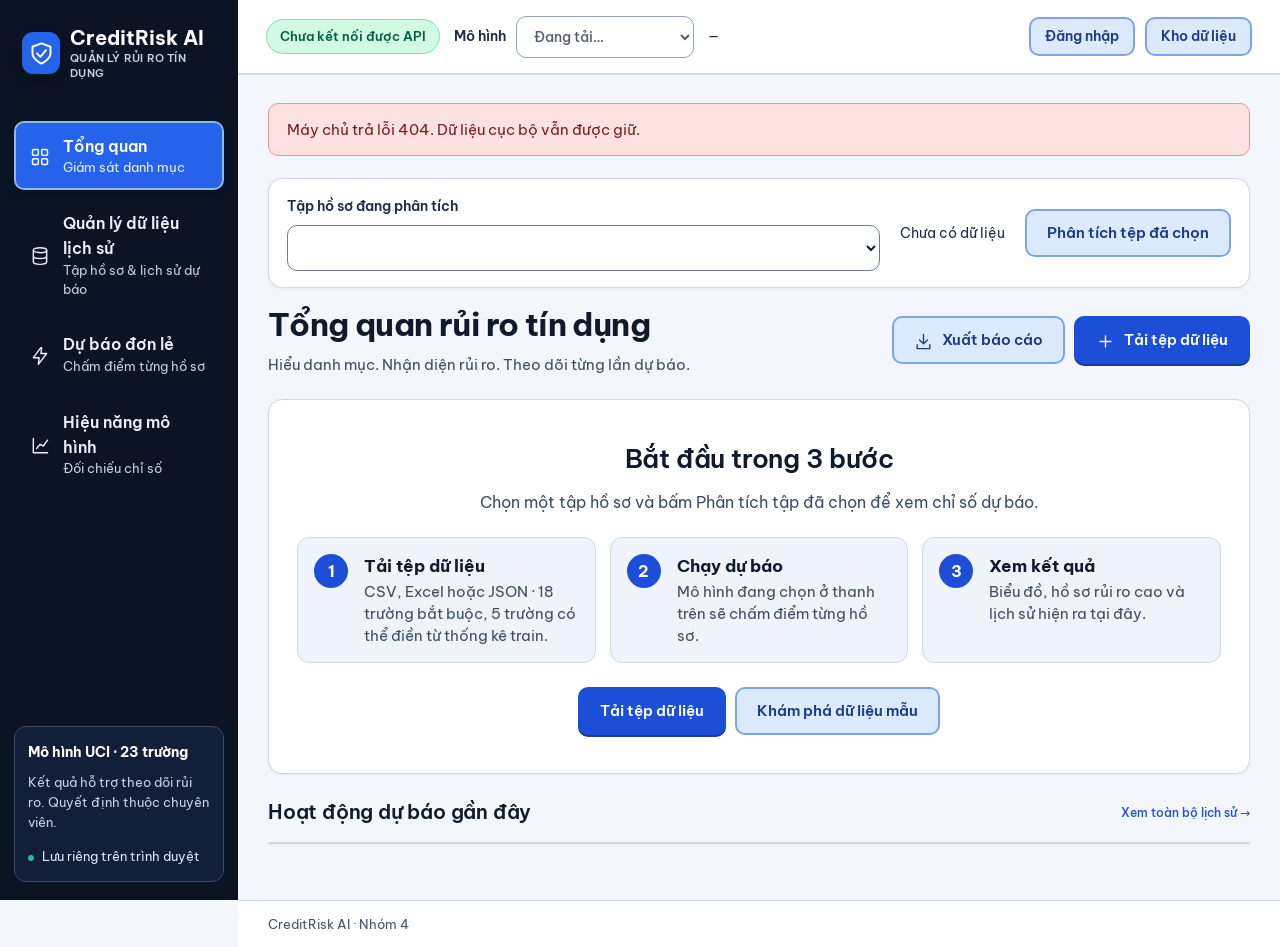
==== commit 6fac0e35: "Add controlled training-stat imputation and readable SHAP explanations" ====
--- a/frontend/index.html
+++ b/frontend/index.html
@@ -8,10 +8,10 @@
   <title>
    CreditRisk AI · Dự báo rủi ro tín dụng
   </title>
-  <link href="static/app.css?v=20261111-workflows" rel="stylesheet"/>
+  <link href="static/app.css?v=20261111-xai-imputation" rel="stylesheet"/>
   <link href="static/auth.css" rel="stylesheet"/>
   <link href="static/theme-v2.css?v=20261105-layout-v2" rel="stylesheet"/>
-  <script defer="" src="static/app.js?v=20261111-unified-history">
+  <script defer="" src="static/app.js?v=20261111-xai-imputation">
   </script>
   <script defer="" src="static/layout-v2.js?v=20261111-workflows">
   </script>
@@ -195,7 +195,7 @@
          Tải tệp dữ liệu
         </b>
         <span>
-         CSV, Excel hoặc JSON, đủ 23 trường UCI.
+         CSV, Excel hoặc JSON · 18 trường bắt buộc, 5 trường có thể điền từ thống kê train.
         </span>
        </li>
        <li>
@@ -280,7 +280,7 @@
         Quản lý dữ liệu lịch sử
        </h1>
        <p>
-        CSV, XLSX hoặc JSON · tối đa 4 MiB và 30.000 hồ sơ. Hoàn tất đủ 23 trường trước khi tải tệp.
+        CSV, XLSX hoặc JSON · tối đa 4 MiB và 30.000 hồ sơ. Cần đủ LIMIT_BAL, PAY_1–6 (hoặc PAY_0 thay PAY_1), BILL_AMT1–6 và PAY_AMT1–5 ở mọi dòng. SEX, EDUCATION, MARRIAGE, AGE và PAY_AMT6 được điền từ thống kê train nếu thiếu; có báo cáo sau khi nhập. Không tự điền nhãn vỡ nợ.
        </p>
       </div>
       <div class="actions">
@@ -315,6 +315,8 @@
        <select aria-label="Phiên bản dữ liệu" id="version-choice">
        </select>
       </div>
+      <div class="imputation-report" hidden id="dataset-imputation" role="status"></div>
+      <button class="button secondary compact" hidden id="download-imputation-report" type="button">Tải báo cáo điền thiếu (JSON)</button>
       <div class="action-toolbar">
        <div class="toolbar-main">
         <button class="button" id="predict-dataset">
@@ -490,7 +492,7 @@
           Dữ liệu đầu vào chấm điểm
          </h2>
          <p>
-          Nhập đủ 23 trường; không tự thay thế dữ liệu thiếu.
+          Cần đủ 18 trường bắt buộc. Có thể để trống SEX, EDUCATION, MARRIAGE, AGE và PAY_AMT6: web sẽ điền từ median/mode của tập train và báo rõ trong kết quả. Không dùng 0 để thay giá trị chưa biết.
          </p>
         </div>
         <button class="button secondary compact" id="fill-sample" type="button">
--- a/frontend/static/app.css
+++ b/frontend/static/app.css
@@ -186,8 +186,19 @@
 #explanation p{font-size:12px;margin:8px 0 15px}
 .contribution{margin:12px 0;font-size:12px}
 .contribution>div{display:flex;justify-content:space-between;gap:8px}
-.contribution meter{width:100%;height:12px;accent-color:var(--red)}
-.contribution.negative meter{accent-color:var(--teal)}
+.contribution small{display:block;color:var(--muted);font-size:11px;font-weight:400;margin-top:3px}
+.contribution strong{text-align:right;white-space:nowrap}
+.shap-bar{display:block;width:100%;height:12px;margin-top:7px}
+[data-imputed-value]{background:#fffbeb;border-style:dashed}
+.shap-track{fill:#edf1f7}
+.shap-value{fill:var(--red)}
+.negative .shap-value{fill:var(--teal)}
+.shap-zero{stroke:#64748b;stroke-width:.4}
+.imputation-report{padding:16px 22px}
+.imputation-report details{margin-top:12px;font-size:13px}
+.imputation-report summary{cursor:pointer;font-weight:600}
+#download-imputation-report{margin:0 22px 16px}
+.imputation-summary{font-size:13px;line-height:1.6}
 .tabular{font-variant-numeric:tabular-nums}
 .dataset-select:empty{min-width:170px}
 ::selection{background:#d4e3ff;color:#143d7a}
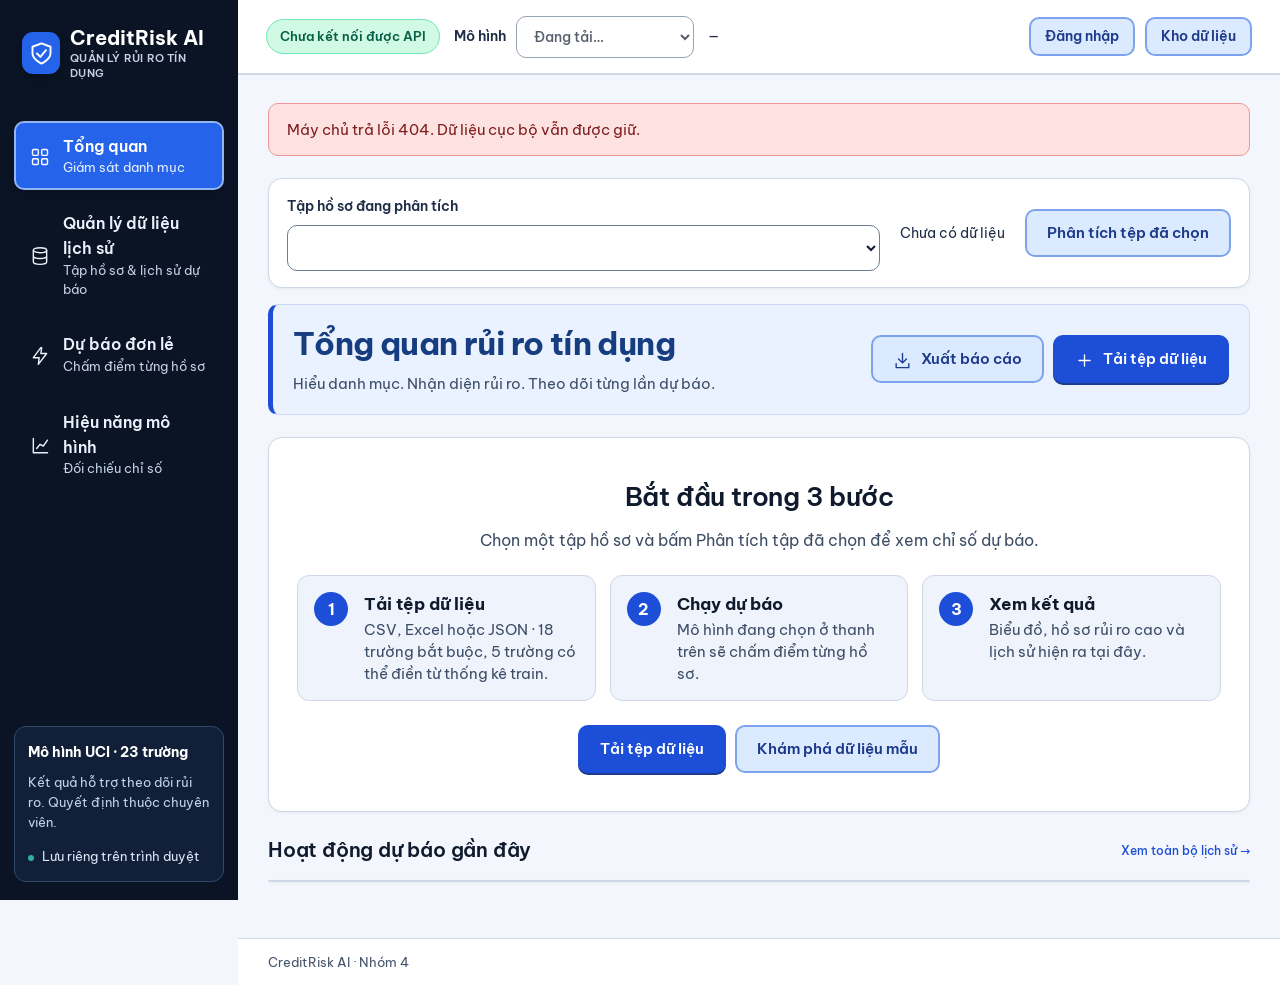
==== commit 7d4295a5: "Improve dataset selection, page headings and chart label spacing" ====
--- a/frontend/index.html
+++ b/frontend/index.html
@@ -8,10 +8,10 @@
   <title>
    CreditRisk AI · Dự báo rủi ro tín dụng
   </title>
-  <link href="static/app.css?v=20261111-xai-imputation" rel="stylesheet"/>
+  <link href="static/app.css?v=20261111-groq-insights" rel="stylesheet"/>
   <link href="static/auth.css" rel="stylesheet"/>
   <link href="static/theme-v2.css?v=20261105-layout-v2" rel="stylesheet"/>
-  <script defer="" src="static/app.js?v=20261111-xai-imputation">
+  <script defer="" src="static/app.js?v=20261111-groq-insights">
   </script>
   <script defer="" src="static/layout-v2.js?v=20261111-workflows">
   </script>
@@ -312,8 +312,12 @@
          Chọn một tập hồ sơ để xem.
         </p>
        </div>
-       <select aria-label="Phiên bản dữ liệu" id="version-choice">
-       </select>
+       <div class="actions">
+        <label for="management-dataset">Bộ hồ sơ</label>
+        <select class="dataset-select" id="management-dataset"></select>
+        <select aria-label="Phiên bản dữ liệu" id="version-choice">
+        </select>
+       </div>
       </div>
       <div class="imputation-report" hidden id="dataset-imputation" role="status"></div>
       <button class="button secondary compact" hidden id="download-imputation-report" type="button">Tải báo cáo điền thiếu (JSON)</button>
@@ -544,6 +548,11 @@
         </button>
        </div>
        <div hidden="" id="explanation" aria-live="polite">
+       </div>
+       <div class="ai-insights-panel">
+        <button class="button secondary" disabled id="generate-insights" type="button">Phân tích insight bằng AI</button>
+        <p class="fine-print">Khi bấm, kết quả ML và bằng chứng SHAP được gửi đến Groq để diễn giải. Không gửi mã khách hàng hoặc thông tin nhân khẩu học trực tiếp.</p>
+        <div id="ai-insights" aria-live="polite"></div>
        </div>
        <p class="fine-print">
         Nhãn 1 là cảnh báo rủi ro. Hệ thống không tự phê duyệt hoặc từ chối tín dụng.
--- a/frontend/static/app.css
+++ b/frontend/static/app.css
@@ -51,7 +51,9 @@
 .mobile-menu{display:none!important}
 main{padding:30px 30px 35px;max-width:1800px;width:100%;margin:auto;flex:1}
 .page{animation:appear .2s ease-out}
-.page-heading{display:flex;align-items:center;justify-content:space-between;gap:24px;margin-bottom:25px}
+.page-heading{display:flex;align-items:center;justify-content:space-between;gap:24px;margin-bottom:25px;padding:18px 20px;background:#eaf1ff;border:1px solid #cbdafa;border-left:5px solid var(--blue);border-radius:10px}
+.page-heading>div{min-width:0}
+.page-heading h1,.page-heading h2{color:#163d80;overflow-wrap:anywhere}
 .page-heading p{margin-top:7px;font-size:13px}
 .actions{display:flex;align-items:center;gap:9px;flex-wrap:wrap}
 .button{display:inline-flex;align-items:center;justify-content:center;gap:8px;min-height:40px;background:var(--blue);color:white;border:1px solid transparent;border-radius:8px;padding:9px 15px;font-size:12px;font-weight:600;white-space:nowrap;box-shadow:0 2px 4px #1d52c514;transition:background .15s,box-shadow .15s}
@@ -183,6 +185,10 @@
 .check{flex-direction:row;align-items:center}
 .check input{min-height:auto}
 #explanation{padding:0 20px 20px}
+.ai-insights-panel{padding:20px;border-top:1px solid var(--line)}
+.ai-insight{padding:12px;margin:10px 0;background:var(--soft);border-radius:8px}
+.ai-insight p{margin:0 0 8px}
+.ai-insight small{color:var(--muted)}
 #explanation p{font-size:12px;margin:8px 0 15px}
 .contribution{margin:12px 0;font-size:12px}
 .contribution>div{display:flex;justify-content:space-between;gap:8px}
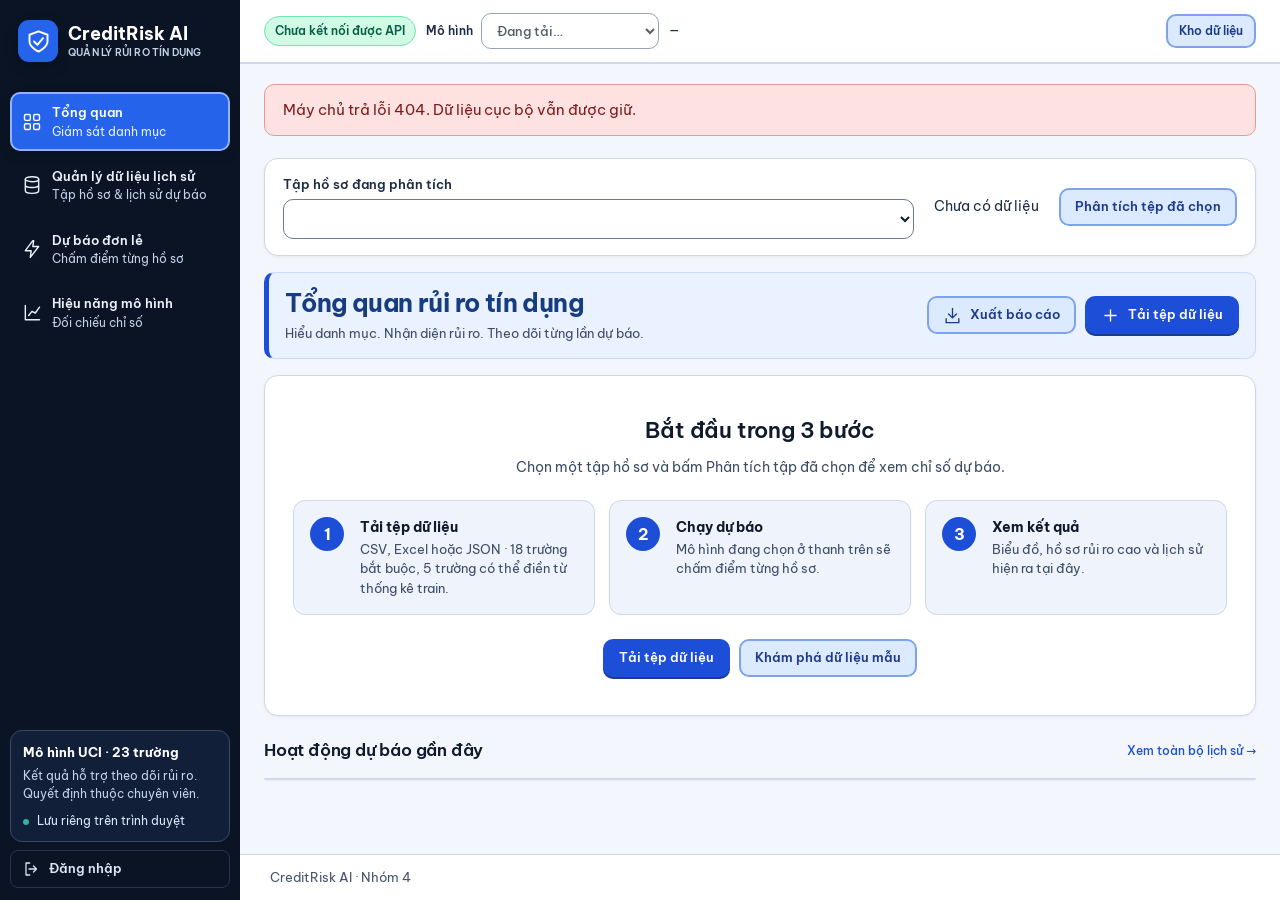
==== commit f21ba1d5: "chỉnh giao diện" ====
--- a/frontend/index.html
+++ b/frontend/index.html
@@ -10,7 +10,7 @@
   </title>
   <link href="static/app.css?v=20261111-groq-insights" rel="stylesheet"/>
   <link href="static/auth.css" rel="stylesheet"/>
-  <link href="static/theme-v2.css?v=20261105-layout-v2" rel="stylesheet"/>
+  <link href="static/theme-v2.css?v=20261114-dataset-heading" rel="stylesheet"/>
   <script defer="" src="static/app.js?v=20261111-groq-insights">
   </script>
   <script defer="" src="static/layout-v2.js?v=20261111-workflows">
@@ -84,6 +84,13 @@
     </span>
     Lưu riêng trên trình duyệt
    </div>
+   <a class="sidebar-logout" href="/login" id="sign-in-link">
+    <svg aria-hidden="true" fill="none" stroke="currentColor" stroke-linecap="round" stroke-linejoin="round" stroke-width="1.7" viewBox="0 0 24 24">
+     <path d="M9 4H4v16h5M14 8l4 4-4 4M8 12h10">
+     </path>
+    </svg>
+    Đăng nhập
+   </a>
    <button class="sidebar-logout" hidden="" id="logout" type="button">
     <svg aria-hidden="true" fill="none" stroke="currentColor" stroke-linecap="round" stroke-linejoin="round" stroke-width="1.7" viewbox="0 0 24 24">
      <path d="M9 4H4v16h5M14 8l4 4-4 4M8 12h10">
@@ -115,9 +122,6 @@
      </span>
     </div>
     <div class="topbar-tools">
-     <a class="button secondary compact" href="/login" id="sign-in-link">
-      Đăng nhập
-     </a>
      <button class="button secondary compact" id="workspace-settings">
       Kho dữ liệu
      </button>
@@ -280,8 +284,12 @@
         Quản lý dữ liệu lịch sử
        </h1>
        <p>
-        CSV, XLSX hoặc JSON · tối đa 4 MiB và 30.000 hồ sơ. Cần đủ LIMIT_BAL, PAY_1–6 (hoặc PAY_0 thay PAY_1), BILL_AMT1–6 và PAY_AMT1–5 ở mọi dòng. SEX, EDUCATION, MARRIAGE, AGE và PAY_AMT6 được điền từ thống kê train nếu thiếu; có báo cáo sau khi nhập. Không tự điền nhãn vỡ nợ.
+        CSV, XLSX hoặc JSON · Tối đa 4 MiB · 30.000 hồ sơ
        </p>
+       <details class="upload-requirements">
+        <summary>Yêu cầu các trường dữ liệu</summary>
+        <p>Cần đủ LIMIT_BAL, PAY_1–6 (hoặc PAY_0 thay PAY_1), BILL_AMT1–6 và PAY_AMT1–5 ở mọi dòng. SEX, EDUCATION, MARRIAGE, AGE và PAY_AMT6 được điền từ thống kê train nếu thiếu; có báo cáo sau khi nhập. Không tự điền nhãn vỡ nợ.</p>
+       </details>
       </div>
       <div class="actions">
        <a class="button secondary" href="#history">Xem lịch sử dự báo</a>
@@ -417,7 +425,7 @@
        So sánh mô hình →
       </button>
      </div>
-     <div class="panel model-banner">
+     <div class="panel model-banner" hidden>
       <span class="model-symbol" data-icon="predict">
       </span>
       <div>
--- a/frontend/static/theme-v2.css
+++ b/frontend/static/theme-v2.css
@@ -7,17 +7,17 @@
 @font-face{font-family:'Be Vietnam Pro';font-style:normal;font-display:swap;font-weight:600;src:url(fonts/be-vietnam-pro-latin-600-normal.woff2) format('woff2');unicode-range:U+0000-00FF,U+0131,U+0152-0153,U+02BB-02BC,U+02C6,U+02DA,U+02DC,U+0304,U+0308,U+0329,U+2000-206F,U+20AC,U+2122,U+2191,U+2193,U+2212,U+2215,U+FEFF,U+FFFD}
 @font-face{font-family:'Be Vietnam Pro';font-style:normal;font-display:swap;font-weight:700;src:url(fonts/be-vietnam-pro-vietnamese-700-normal.woff2) format('woff2');unicode-range:U+0102-0103,U+0110-0111,U+0128-0129,U+0168-0169,U+01A0-01A1,U+01AF-01B0,U+0300-0301,U+0303-0304,U+0308-0309,U+0323,U+0329,U+1EA0-1EF9,U+20AB}
 @font-face{font-family:'Be Vietnam Pro';font-style:normal;font-display:swap;font-weight:700;src:url(fonts/be-vietnam-pro-latin-700-normal.woff2) format('woff2');unicode-range:U+0000-00FF,U+0131,U+0152-0153,U+02BB-02BC,U+02C6,U+02DA,U+02DC,U+0304,U+0308,U+0329,U+2000-206F,U+20AC,U+2122,U+2191,U+2193,U+2212,U+2215,U+FEFF,U+FFFD}
-/* ===== CreditRisk AI · theme v2: tương phản cao, chữ lớn, nút có màu =====
+/* ===== CreditRisk AI · theme v2: tương phản cao, bố cục gọn, nút có màu =====
    Nạp SAU app.css và auth.css. Xoá file này + dòng <link> là về giao diện cũ. */
 :root{
   --bg:#f3f6fc;--ink:#0f1b2d;--muted:#3d4d66;--line:#cfd8e6;
   --blue:#1d4ed8;--deep:#1e3a8a;--teal:#047857;--red:#b91c1c;--amber:#92400e;--nav:#0a1424;--soft:#dbeafe;
   --font:'Be Vietnam Pro','Segoe UI',system-ui,-apple-system,sans-serif;
 }
-body{font:16px/1.6 var(--font);background:var(--bg);color:var(--ink);-webkit-font-smoothing:antialiased}
-h1{font-size:32px;line-height:1.3;letter-spacing:-.6px;font-weight:700}
-h2{font-size:19px;font-weight:600;letter-spacing:-.2px}
-h3{font-size:16.5px;font-weight:600}
+body{font:14px/1.5 var(--font);background:var(--bg);color:var(--ink);-webkit-font-smoothing:antialiased}
+h1{font-size:25px;line-height:1.3;letter-spacing:-.6px;font-weight:700}
+h2{font-size:16px;font-weight:600;letter-spacing:-.2px}
+h3{font-size:14px;font-weight:600}
 p{color:var(--muted)}
 button,input,select{font-family:var(--font)}
 a{color:#1d4ed8;font-weight:500}
@@ -28,7 +28,7 @@
 .sidebar a:focus-visible,.sidebar button:focus-visible{outline-color:#ffd54a}
 
 /* ---- Nút: mỗi loại một màu rõ ràng ---- */
-.button{min-height:46px;padding:10px 20px;font-size:15px;font-weight:600;gap:9px;border-radius:10px;background:#1d4ed8;color:#fff;border:2px solid #1d4ed8;box-shadow:0 2px 0 #1e3a8a}
+.button{min-height:38px;padding:7px 14px;font-size:13px;font-weight:600;gap:8px;border-radius:10px;background:#1d4ed8;color:#fff;border:2px solid #1d4ed8;box-shadow:0 2px 0 #1e3a8a}
 .button:hover{background:#1e40af;border-color:#1e40af;box-shadow:0 2px 0 #172554}
 .button:active{background:#1e3a8a;transform:translateY(1px);box-shadow:none}
 .button svg{width:19px;height:19px}
@@ -36,46 +36,50 @@
 .button.secondary:hover{background:#bfdbfe;border-color:#3b6fe0}
 .button.danger{background:#b91c1c;color:#fff;border:2px solid #b91c1c;box-shadow:0 2px 0 #7f1d1d}
 .button.danger:hover{background:#991b1b;border-color:#991b1b}
-.button.compact{min-height:38px;padding:7px 14px;font-size:13.5px}
+.button.compact{min-height:34px;padding:6px 11px;font-size:12px}
 td .button{font-size:13px;min-height:34px;padding:6px 12px;border-width:1.5px}
-.action-toolbar .button{font-size:14.5px;padding:10px 16px}
-.page-heading .actions .button{font-size:15px}
+.action-toolbar .button{font-size:13px;padding:7px 12px}
+.page-heading .actions .button{font-size:13px}
 .icon-button{width:44px;height:44px;border:2px solid #7ea3ee;background:#dbeafe;color:#1e3a8a;border-radius:10px}
 button:disabled{opacity:.55}
 
 /* ---- Ô nhập ---- */
-input,select{min-height:46px;font-size:15px;border:1.5px solid #6b7c96;border-radius:10px;padding:9px 13px;color:var(--ink)}
+input,select{min-height:40px;font-size:14px;border:1.5px solid #6b7c96;border-radius:10px;padding:7px 11px;color:var(--ink)}
 input:hover,select:hover{border-color:#1d4ed8}
 input:focus,select:focus{border-color:#1d4ed8;box-shadow:0 0 0 3px #bfdbfe}
 input::placeholder{color:#55657e}
-label{font-size:14px;font-weight:600;color:#1e2d45;gap:7px}
-label input,label select{font-size:15px;font-weight:400}
-.field-grid label small{font-size:12.5px;color:#4b5b72}
+label{font-size:12.5px;font-weight:600;color:#1e2d45;gap:5px}
+label input,label select{font-size:14px;font-weight:400}
+.field-grid label small{font-size:11.5px;color:#4b5b72}
 .advanced-filters summary{font-size:14.5px;font-weight:600;color:#1d4ed8}
 
 /* ---- Sidebar ---- */
-.sidebar{background:#0a1424;color:#dbe6f6}
-.brand{font-size:20px;line-height:1.2;gap:10px}
-.brand small{font-size:11px;letter-spacing:.2px;line-height:1.35;color:#c3d2e8;font-weight:600}
+.sidebar{width:240px;padding:20px 10px 12px;background:#0a1424;color:#dbe6f6}
+.workspace{margin-left:240px}
+.brand{font-size:18px;line-height:1.2;gap:10px;padding:0 8px 22px}
+.brand small{font-size:10px;letter-spacing:.2px;line-height:1.35;color:#c3d2e8;font-weight:600}
 .brand-icon{background:#2563eb}
-.sidebar nav{gap:8px}
-.sidebar nav a{min-height:64px;font-size:15.5px;font-weight:600;color:#eaf1fc;border:2px solid transparent}
+.sidebar nav{gap:5px;margin-top:8px}
+.sidebar nav a{min-height:54px;padding:9px 10px;gap:10px;font-size:13px;font-weight:600;color:#eaf1fc;border:2px solid transparent}
 .sidebar nav a:hover{background:#1b2f4d}
 .sidebar nav a.active{background:#2563eb;border-color:#93b4f5;color:#fff}
-.sidebar nav small{font-size:12.5px;color:#c3d2e8;font-weight:400}
+.sidebar nav small{font-size:11.5px;color:#c3d2e8;font-weight:400}
 .sidebar nav a.active small{color:#e8f0ff}
-.sidebar-footer{font-size:12.5px;background:#112038;border-color:#33496a}
-.sidebar-footer strong{font-size:13.5px;color:#fff}
-.sidebar-footer p{color:#c3d2e8}
+.sidebar-footer{padding:12px;font-size:11.5px;background:#112038;border-color:#33496a}
+.sidebar-footer strong{font-size:12.5px;color:#fff}
+.sidebar-footer p{color:#c3d2e8;margin:6px 0 10px}
+.sidebar .brand,.sidebar nav,.sidebar-footer{flex-shrink:0}
+.sidebar-logout{min-height:38px;margin-top:8px;padding:8px 12px;gap:8px;font-size:13px}
+.sidebar a.sidebar-logout:hover{text-decoration:none}
 
 /* ---- Thanh trên ---- */
 .topbar{background:#fff;border-bottom:2px solid #cfd8e6}
-.model-select select{min-height:42px;font-size:14px;font-weight:500;background:#fff;border:1.5px solid #6b7c96}
-.threshold-badge{font-size:13px;color:#1e2d45;font-weight:500}
+.model-select select{min-height:36px;font-size:13px;font-weight:500;background:#fff;border:1.5px solid #6b7c96}
+.threshold-badge{font-size:12px;color:#1e2d45;font-weight:500}
 
 /* ---- Tiêu đề trang ---- */
-.page-heading p{font-size:15px;margin-top:8px}
-.section-heading p,.panel-heading p,.chart-card .chart-subtitle,.insight-panel p{font-size:13.5px}
+.page-heading p{font-size:13px;margin-top:5px}
+.section-heading p,.panel-heading p,.chart-card .chart-subtitle,.insight-panel p{font-size:12.5px}
 .section-heading select{font-size:14px;min-height:42px}
 
 /* ---- Thẻ chỉ số ---- */
@@ -83,9 +87,9 @@
 .metric.danger{border-top-color:#b91c1c}
 .metric.teal{border-top-color:#047857}
 .metric.warning{border-top-color:#1e3a8a}
-.metric-label{font-size:14px;font-weight:600;color:#1e2d45;max-width:none}
-.metric-value{font-size:34px;font-weight:700;letter-spacing:-.8px}
-.metric-note{font-size:13px;color:#44546b;margin-top:12px}
+.metric-label{font-size:12.5px;font-weight:600;color:#1e2d45;max-width:none}
+.metric-value{font-size:30px;font-weight:700;letter-spacing:-.8px}
+.metric-note{font-size:12px;color:#44546b;margin-top:12px}
 .metric-icon{width:38px;height:38px;background:#dbeafe;color:#1d4ed8}
 .metric.danger .metric-value{color:#b91c1c}
 .metric.danger .metric-icon{background:#fee2e2;color:#b91c1c}
@@ -95,12 +99,13 @@
 
 /* ---- Khối nội dung ---- */
 .panel{border:1.5px solid #cfd8e6;border-radius:14px;box-shadow:0 1px 3px #0f1b2d0f}
-.panel-heading{padding:18px 22px;border-bottom:1.5px solid #cfd8e6}
+.panel-heading{padding:14px 16px;border-bottom:1.5px solid #cfd8e6}
 .panel-heading input{font-size:14px;max-width:320px}
 .action-toolbar{padding:16px 22px;gap:10px;border-bottom:1.5px solid #cfd8e6;background:#f7f9fe}
 .selection-info{font-size:13px}
-.model-banner p{font-size:13.5px}
-.model-banner h2{font-size:17px}
+.model-banner{padding:12px 16px;gap:12px}
+.model-banner p{font-size:12.5px;margin-top:3px}
+.model-banner h2{font-size:15px}
 .notice{background:#e0ecff;border:1.5px solid #93b4f5;color:#1e3a8a}
 .notice p{font-size:14px;color:#1e2d45}
 .alert{font-size:14.5px;color:#7f1d1d;background:#fee2e2;border:1.5px solid #f09595}
@@ -109,12 +114,12 @@
 
 /* ---- Tab ---- */
 .tabs{background:#dbe5f7;padding:6px;border-radius:12px}
-.tab{font-size:14.5px;font-weight:600;padding:11px 22px;color:#1e2d45;border-radius:9px}
+.tab{font-size:13px;font-weight:600;padding:7px 14px;color:#1e2d45;border-radius:9px}
 .tab:hover{background:#c6d6f4}
 .tab.active{background:#1d4ed8;color:#fff;border-color:#1d4ed8;box-shadow:0 2px 0 #1e3a8a}
 
 /* ---- Bảng ---- */
-table{font-size:14.5px}
+table{font-size:13px}
 th{background:#dbe5f7;color:#0f1b2d;font-size:13px;font-weight:700;padding:14px 16px;border-bottom:2px solid #a9bbd8}
 td{padding:14px 16px;border-bottom:1px solid #dde4f0}
 tbody tr:nth-child(even){background:#f6f8fd}
@@ -123,7 +128,7 @@
 .table-footer{font-size:13.5px;color:#1e2d45;background:#eef3fc;border-top:1.5px solid #cfd8e6}
 
 /* ---- Nhãn mức rủi ro ---- */
-.tag{font-size:12.5px;padding:5px 10px;border-radius:7px;background:#e2e8f3;color:#1e2d45;font-weight:700}
+.tag{font-size:11.5px;padding:4px 8px;border-radius:7px;background:#e2e8f3;color:#1e2d45;font-weight:700}
 .tag.primary{background:#dbeafe;color:#1e3a8a}
 .tag.low{background:#d1fae5;color:#065f46}
 .tag.medium{background:#fef3c7;color:#78350f}
@@ -137,7 +142,7 @@
 
 /* ---- Dự báo một hồ sơ ---- */
 .profile-panel fieldset,dialog fieldset{background:#eaf0fc;border:1px solid #cfd8e6}
-.profile-panel legend,dialog legend{font-size:14px;font-weight:700;color:#1e3a8a}
+.profile-panel legend,dialog legend{font-size:12.5px;font-weight:700;color:#1e3a8a}
 .risk-result{border-width:2px}
 .risk-result.low{background:#ecfdf5;border-color:#6ee7b7}
 .risk-result.medium{background:#fffbeb;border-color:#f5c451}
@@ -151,44 +156,57 @@
 
 /* ---- Màn hình nhỏ ---- */
 @media (max-width:700px){
-  h1{font-size:26px}
+  h1{font-size:23px}
   .metric-value{font-size:28px}
   .metric-label{font-size:13px}
   .metric-note{font-size:12.5px}
-  .button{font-size:14.5px;min-height:46px}
-  .action-toolbar .button{font-size:14px;padding:10px 12px}
-  .tab{font-size:13.5px;padding:10px 8px}
-  .model-banner h2{font-size:16px}
+  .button{font-size:13px;min-height:44px}
+  .action-toolbar .button{font-size:13px;padding:9px 12px}
+  .tab{font-size:13px;padding:8px}
+  .model-banner h2{font-size:14px}
   .model-banner p{font-size:13px}
   .threshold-settings label{font-size:13px}
-  .page-heading p{font-size:14px}
+  .page-heading p{font-size:13px}
 }
 
 /* ===== Layout v2: bố cục dễ dùng =====
    Thanh trên cố định · hướng dẫn 3 bước · menu "Thao tác khác" · ngưỡng thu gọn · nút gửi form luôn thấy */
-main{padding:28px 30px 36px}
-.page-heading{margin-bottom:22px}
+main{padding:20px 24px 28px}
+.page-heading{padding:14px 16px;gap:16px;margin-bottom:16px}
+#page-datasets>.page-heading:first-child{align-items:center;gap:24px;padding:18px 20px}
+#page-datasets>.page-heading:first-child>.actions{flex-shrink:0;gap:10px}
+.upload-requirements{margin-top:8px;font-size:12px}
+.upload-requirements>summary{width:fit-content;cursor:pointer}
+.upload-requirements>p{max-width:72ch;margin-top:8px;line-height:1.6}
+@media(max-width:950px){
+  #page-datasets>.page-heading:first-child{align-items:flex-start;gap:16px}
+}
+@media(max-width:700px){
+  #page-datasets>.page-heading:first-child{padding:14px 16px}
+  #page-datasets>.page-heading:first-child>.actions{gap:8px}
+  #page-datasets>.page-heading:first-child .button{padding-inline:10px;font-size:12px}
+}
 
 /* Thanh trên: trạng thái bên trái, công cụ bên phải */
-.topbar{position:sticky;top:0;z-index:30;padding:12px 28px;gap:12px 18px;flex-wrap:wrap}
-.topbar-status{display:flex;align-items:center;gap:14px;flex-wrap:wrap;min-width:0}
+.topbar{position:sticky;top:0;z-index:30;min-height:64px;padding:10px 24px;gap:8px 14px;flex-wrap:wrap}
+.topbar-status{display:flex;align-items:center;gap:10px;flex-wrap:wrap;min-width:0}
 .topbar-tools{display:flex;align-items:center;gap:10px;flex-wrap:wrap;margin-left:auto}
 .topbar-tools .button{margin:0;white-space:nowrap}
-.connection{margin-left:0;font-size:13px;font-weight:600;padding:6px 13px;color:#065f46;background:#d1fae5;border:1.5px solid #6ee7b7}
-.model-select{flex-direction:row;align-items:center;gap:10px;font-size:14px}
+.connection{margin-left:0;font-size:11.5px;font-weight:600;padding:5px 10px;color:#065f46;background:#d1fae5;border:1.5px solid #6ee7b7}
+.model-select{flex-direction:row;align-items:center;gap:8px;font-size:12px}
 
 /* Tổng quan */
 #dashboard-empty:not([hidden])~.needs-data{display:none}
 .empty{padding:38px 28px}
-.empty h2{font-size:26px}
-.empty>p{font-size:16px;max-width:600px;margin:10px auto 4px}
+.empty h2{font-size:22px}
+.empty>p{font-size:14px;max-width:600px;margin:10px auto 4px}
 .steps{list-style:none;counter-reset:s;display:grid;grid-template-columns:repeat(3,minmax(0,1fr));gap:14px;margin:22px 0 24px;padding:0;text-align:left}
-.steps li{counter-increment:s;position:relative;background:#eef3fc;border:1.5px solid #cfd8e6;border-radius:12px;padding:16px 16px 16px 66px;font-size:14.5px;color:#3d4d66;line-height:1.5}
+.steps li{counter-increment:s;position:relative;background:#eef3fc;border:1.5px solid #cfd8e6;border-radius:12px;padding:16px 16px 16px 66px;font-size:13px;color:#3d4d66;line-height:1.5}
 .steps li::before{content:counter(s);position:absolute;left:16px;top:16px;width:34px;height:34px;border-radius:50%;background:#1d4ed8;color:#fff;display:grid;place-items:center;font-weight:700;font-size:16px}
-.steps b{display:block;font-size:16.5px;color:#0f1b2d;margin-bottom:2px}
-.section-heading h2{font-size:20px}
+.steps b{display:block;font-size:14px;color:#0f1b2d;margin-bottom:2px}
+.section-heading h2{font-size:17px}
 .insight-panel{margin:0 0 18px;background:#e6f6f6;border:1.5px solid #8fd0d0}
-.insight-panel p{font-size:15px;color:#1e2d45}
+.insight-panel p{font-size:13px;color:#1e2d45}
 .selection-info{font-size:14px;max-width:none;color:#1e2d45}
 .results-caption{font-size:14px;color:#1e2d45}
 
@@ -213,17 +231,17 @@
 /* Dự báo: ngưỡng thu gọn, form có nút gửi luôn thấy, kết quả cố định */
 .model-banner{background:#eef3fc}
 .advanced-settings{padding:0}
-.advanced-settings>summary{display:flex;align-items:center;gap:10px;min-height:54px;padding:12px 22px;cursor:pointer;list-style:none;font-size:15px;font-weight:600;color:#1e3a8a}
+.advanced-settings>summary{display:flex;align-items:center;gap:10px;min-height:42px;padding:9px 16px;cursor:pointer;list-style:none;font-size:13px;font-weight:600;color:#1e3a8a}
 .advanced-settings>summary::-webkit-details-marker{display:none}
 .advanced-settings>summary::before{content:"▸";font-size:14px}
 .advanced-settings[open]>summary::before{content:"▾"}
 .advanced-settings[open]>summary{border-bottom:1.5px solid #cfd8e6}
-.advanced-settings .hint{margin-left:auto;font-weight:400;font-size:13.5px;color:#3d4d66}
-.advanced-settings .threshold-settings{padding:18px 22px}
-.filters>input,.filters>select{font-size:15px}
+.advanced-settings .hint{margin-left:auto;font-weight:400;font-size:12px;color:#3d4d66}
+.advanced-settings .threshold-settings{padding:12px 16px;gap:12px}
+.filters>input,.filters>select{font-size:13px}
 .profile-panel{overflow:visible}
 .profile-panel>.panel-heading{border-radius:14px 14px 0 0}
-.profile-panel .form-footer{position:sticky;bottom:0;z-index:5;justify-content:space-between;padding:14px 22px;background:#fff;border-top:2px solid #cfd8e6;border-radius:0 0 14px 14px;box-shadow:0 -6px 14px #0f1b2d0d}
+.profile-panel .form-footer{position:sticky;bottom:0;z-index:5;justify-content:space-between;padding:10px 16px;background:#fff;border-top:2px solid #cfd8e6;border-radius:0 0 14px 14px;box-shadow:0 -6px 14px #0f1b2d0d}
 .result-panel{top:96px;overflow:visible}
 .result-panel>.panel-heading{border-radius:14px 14px 0 0}
 .result-actions .button{width:100%}
@@ -234,6 +252,7 @@
   .advanced-settings .hint{display:none}
 }
 @media (max-width:700px){
+  .workspace{margin-left:0}
   main{padding:20px 14px 30px}
   .topbar{position:static}
   .topbar{padding:10px 14px;gap:8px}
@@ -251,3 +270,24 @@
   .profile-panel .form-footer{flex-wrap:wrap}
   .profile-panel .form-footer .button{flex:1 1 100%}
 }
+
+/* Compact prediction spacing at the browser's default zoom. */
+#page-predict>.panel{margin-bottom:12px}
+#page-predict>.tabs{margin:12px 0;padding:4px}
+.single-layout{grid-template-columns:minmax(0,1.35fr) minmax(0,1fr);gap:16px}
+.profile-panel .panel-heading{gap:12px}
+.profile-panel .panel-heading p{line-height:1.5}
+.profile-panel fieldset{padding:14px;margin:0 16px 14px}
+.field-id{padding:0 16px 14px}
+.field-grid{gap:12px}
+.result-placeholder{min-height:150px;gap:12px;padding:16px}
+.result-actions{gap:8px;padding:0 16px 14px}
+.result-meta{margin:16px;gap:10px}
+@media(max-width:1000px){.single-layout{grid-template-columns:1fr}}
+@media(max-width:700px){
+  .single-layout{gap:12px}
+  .profile-panel .panel-heading{padding:12px}
+  .profile-panel fieldset{padding:12px;margin-inline:12px}
+  .field-id{padding-inline:12px}
+  .field-grid{gap:12px 10px}
+}
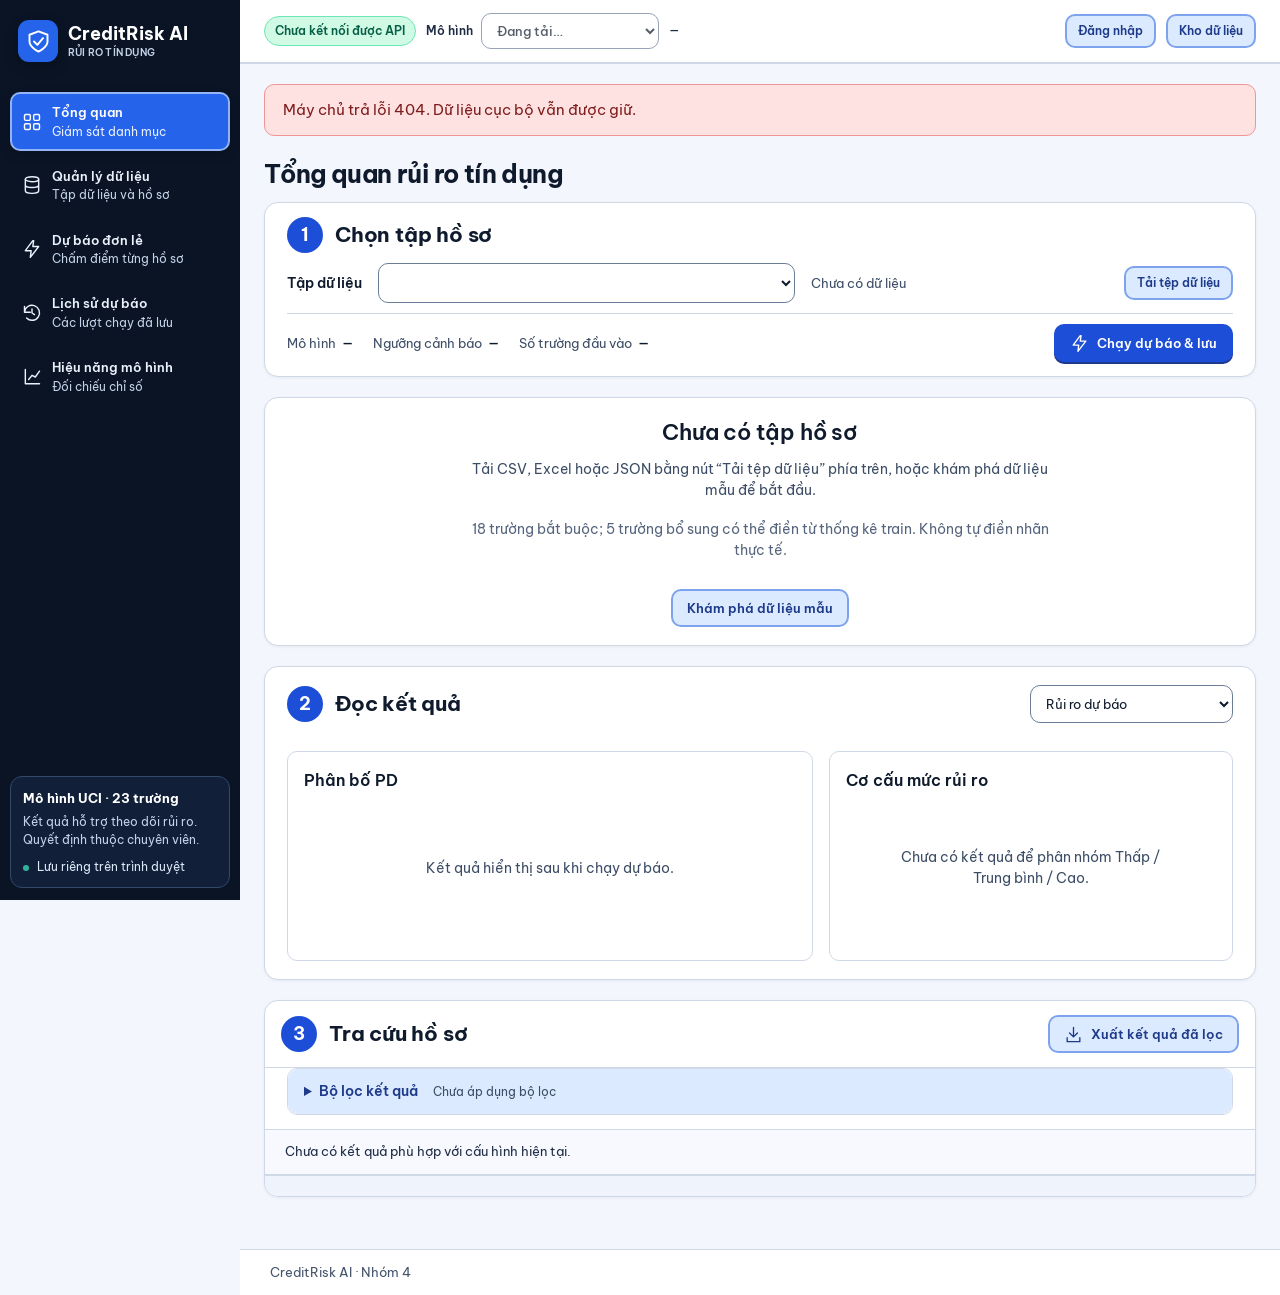
==== commit 3c29e4d3: "Improve batch dashboard, separate data and history pages, and clarify actions" ====
--- a/frontend/index.html
+++ b/frontend/index.html
@@ -8,10 +8,10 @@
   <title>
    CreditRisk AI · Dự báo rủi ro tín dụng
   </title>
-  <link href="static/app.css?v=20261111-groq-insights" rel="stylesheet"/>
+  <link href="static/app.css?v=20261115-dashboard-c" rel="stylesheet"/>
   <link href="static/auth.css" rel="stylesheet"/>
-  <link href="static/theme-v2.css?v=20261114-dataset-heading" rel="stylesheet"/>
-  <script defer="" src="static/app.js?v=20261111-groq-insights">
+  <link href="static/theme-v2.css?v=20261105-layout-v2" rel="stylesheet"/>
+  <script defer="" src="static/app.js?v=20261115-action-icons">
   </script>
   <script defer="" src="static/layout-v2.js?v=20261111-workflows">
   </script>
@@ -27,7 +27,7 @@
     <span>
      CreditRisk AI
      <small>
-      QUẢN LÝ RỦI RO TÍN DỤNG
+      RỦI RO TÍN DỤNG
      </small>
     </span>
    </a>
@@ -46,9 +46,9 @@
      <span data-icon="database">
      </span>
      <span>
-      Quản lý dữ liệu lịch sử
+      Quản lý dữ liệu
       <small>
-       Tập hồ sơ &amp; lịch sử dự báo
+       Tập dữ liệu và hồ sơ
       </small>
      </span>
     </a>
@@ -61,6 +61,10 @@
        Chấm điểm từng hồ sơ
       </small>
      </span>
+    </a>
+    <a data-page="history" href="#history">
+     <span data-icon="history"></span>
+     <span>Lịch sử dự báo<small>Các lượt chạy đã lưu</small></span>
     </a>
     <a data-page="models" href="#models">
      <span data-icon="performance">
@@ -84,13 +88,6 @@
     </span>
     Lưu riêng trên trình duyệt
    </div>
-   <a class="sidebar-logout" href="/login" id="sign-in-link">
-    <svg aria-hidden="true" fill="none" stroke="currentColor" stroke-linecap="round" stroke-linejoin="round" stroke-width="1.7" viewBox="0 0 24 24">
-     <path d="M9 4H4v16h5M14 8l4 4-4 4M8 12h10">
-     </path>
-    </svg>
-    Đăng nhập
-   </a>
    <button class="sidebar-logout" hidden="" id="logout" type="button">
     <svg aria-hidden="true" fill="none" stroke="currentColor" stroke-linecap="round" stroke-linejoin="round" stroke-width="1.7" viewbox="0 0 24 24">
      <path d="M9 4H4v16h5M14 8l4 4-4 4M8 12h10">
@@ -122,6 +119,9 @@
      </span>
     </div>
     <div class="topbar-tools">
+     <a class="button secondary compact" href="/login" id="sign-in-link">
+      Đăng nhập
+     </a>
      <button class="button secondary compact" id="workspace-settings">
       Kho dữ liệu
      </button>
@@ -151,95 +151,36 @@
     <div class="alert" hidden="" id="alert" role="alert">
     </div>
     <section class="page" id="page-overview">
-     <div class="panel selection-bar needs-data">
-      <label>
-       Tập hồ sơ đang phân tích
-       <select class="dataset-select" id="overview-dataset">
-       </select>
-      </label>
-      <div class="selection-info" id="overview-context">
-       Chưa có dữ liệu
-      </div>
-      <button class="button secondary" id="analyze-selected">
-       Phân tích tệp đã chọn
-      </button>
-     </div>
-     <div class="page-heading">
-      <div>
-       <h1>
-        Tổng quan rủi ro tín dụng
-       </h1>
-       <p>
-        Hiểu danh mục. Nhận diện rủi ro. Theo dõi từng lần dự báo.
-       </p>
-      </div>
-      <div class="actions">
-       <button class="button secondary" data-action="export">
-        <span data-icon="download">
-        </span>
-        Xuất báo cáo
-       </button>
-       <button class="button" data-action="upload">
-        <span data-icon="plus">
-        </span>
-        Tải tệp dữ liệu
-       </button>
-      </div>
-     </div>
+     <div class="page-heading dashboard-heading">
+      <div><h1>Tổng quan rủi ro tín dụng</h1></div>
+     </div>
+     <section class="panel run-sheet" aria-labelledby="run-sheet-title">
+      <h2 class="workflow-heading" id="run-sheet-title"><span class="workflow-step" aria-hidden="true">1</span>Chọn tập hồ sơ</h2>
+      <div class="run-selection">
+       <label for="overview-dataset">Tập dữ liệu</label>
+       <select class="dataset-select" id="overview-dataset"></select>
+       <p id="overview-context" aria-live="polite">Chưa có dữ liệu</p>
+       <button class="button secondary compact" data-action="upload" type="button">Tải tệp dữ liệu</button>
+      </div>
+      <div class="run-configuration">
+       <dl class="run-facts">
+        <div><dt>Mô hình</dt><dd id="overview-model">—</dd></div>
+        <div><dt>Ngưỡng cảnh báo</dt><dd id="overview-threshold">—</dd></div>
+        <div><dt>Số trường đầu vào</dt><dd id="overview-fields">—</dd></div>
+       </dl>
+       <button class="button" id="run-batch" type="button"><span data-icon="predict"></span>Chạy dự báo &amp; lưu</button>
+      </div>
+     </section>
      <div class="empty panel" id="dashboard-empty">
-      <h2>
-       Bắt đầu trong 3 bước
-      </h2>
-      <p>
-       Chọn một tập hồ sơ và bấm Phân tích tập đã chọn để xem chỉ số dự báo.
-      </p>
-      <ol class="steps">
-       <li>
-        <b>
-         Tải tệp dữ liệu
-        </b>
-        <span>
-         CSV, Excel hoặc JSON · 18 trường bắt buộc, 5 trường có thể điền từ thống kê train.
-        </span>
-       </li>
-       <li>
-        <b>
-         Chạy dự báo
-        </b>
-        <span>
-         Mô hình đang chọn ở thanh trên sẽ chấm điểm từng hồ sơ.
-        </span>
-       </li>
-       <li>
-        <b>
-         Xem kết quả
-        </b>
-        <span>
-         Biểu đồ, hồ sơ rủi ro cao và lịch sử hiện ra tại đây.
-        </span>
-       </li>
-      </ol>
-      <div class="actions">
-       <button class="button" data-action="upload">
-        Tải tệp dữ liệu
-       </button>
-       <button class="button secondary" data-action="sample">
-        Khám phá dữ liệu mẫu
-       </button>
-      </div>
-     </div>
-     <div class="metrics needs-data" id="portfolio-metrics">
-     </div>
-     <p class="notice" id="dashboard-awaiting" hidden>Chưa có kết quả cho tập hồ sơ và cấu hình đang chọn. Bấm “Phân tích tập đã chọn” để chạy dự báo.</p>
-     <div hidden="" id="dashboard-content">
-      <div class="section-heading">
-       <div>
-        <h2>
-         Dashboard của tập hồ sơ
-        </h2>
-        <p id="dashboard-caption">
-        </p>
-       </div>
+      <h2>Chưa có tập hồ sơ</h2>
+      <p>Tải CSV, Excel hoặc JSON bằng nút “Tải tệp dữ liệu” phía trên, hoặc khám phá dữ liệu mẫu để bắt đầu.</p>
+      <p class="fine-print">18 trường bắt buộc; 5 trường bổ sung có thể điền từ thống kê train. Không tự điền nhãn thực tế.</p>
+      <button class="button secondary" data-action="sample" type="button">Khám phá dữ liệu mẫu</button>
+     </div>
+     <section class="panel dashboard-results" aria-labelledby="dashboard-results-title">
+      <div class="dashboard-result-heading">
+       <h2 class="workflow-heading" id="dashboard-results-title"><span class="workflow-step" aria-hidden="true">2</span>Đọc kết quả</h2>
+       <p id="dashboard-run-status" role="status"></p>
        <select aria-label="Chế độ biểu đồ" id="chart-mode">
         <option value="risk">
          Rủi ro dự báo
@@ -252,44 +193,81 @@
         </option>
        </select>
       </div>
-      <div class="panel insight-panel">
-       <span data-icon="shield">
-       </span>
-       <div>
-        <h3>
-         Insight từ model đã chọn
-        </h3>
-        <p id="insight-text">
-        </p>
-       </div>
-      </div>
-      <div class="chart-grid" id="charts">
-      </div>
-     </div>
-     <div class="section-heading">
-      <h2>
-       Hoạt động dự báo gần đây
-      </h2>
-      <a href="#history">
-       Xem toàn bộ lịch sử →
-      </a>
-     </div>
-     <div class="panel table-wrap" id="recent-runs">
-     </div>
+      <div class="metrics" id="portfolio-metrics"></div>
+      <p class="notice" id="dashboard-awaiting" hidden>Chưa có kết quả cho tập hồ sơ và cấu hình đang chọn. Bấm “Chạy dự báo &amp; lưu” để phân tích.</p>
+      <div id="dashboard-preview" class="chart-grid">
+       <article class="chart-card dashboard-chart-empty"><h3>Phân bố PD</h3><p>Kết quả hiển thị sau khi chạy dự báo.</p></article>
+       <article class="chart-card dashboard-chart-empty"><h3>Cơ cấu mức rủi ro</h3><p>Chưa có kết quả để phân nhóm Thấp / Trung bình / Cao.</p></article>
+      </div>
+      <div hidden id="dashboard-content">
+       <div class="chart-grid" id="charts"></div>
+       <details class="dashboard-more-charts" id="dashboard-more-charts"><summary>Phân tích bổ sung và thông tin lượt chạy</summary><p id="dashboard-caption"></p>       <div class="insight-panel dashboard-insight"><span data-icon="shield"></span><div><h3>Insight từ model đã chọn</h3><p id="insight-text"></p></div></div><div class="chart-grid" id="supplementary-charts"></div></details>
+
+      </div>
+     </section>
+     <section class="panel" id="batch-panel" aria-labelledby="lookup-title">
+      <div class="panel-heading">
+       <h2 class="workflow-heading" id="lookup-title" tabindex="-1"><span class="workflow-step" aria-hidden="true">3</span>Tra cứu hồ sơ</h2>
+       <button class="button secondary" data-action="export" type="button"><span data-icon="download"></span>Xuất kết quả đã lọc</button>
+      </div>
+       <details class="advanced-filters" id="dashboard-filters">
+        <summary>Bộ lọc kết quả <span id="filter-summary">Chưa áp dụng bộ lọc</span></summary>
+       <div class="filters">
+        <select id="result-search" aria-label="Mã khách hàng"><option value="">Tất cả mã hồ sơ</option></select>
+        <fieldset class="category-filter"><legend>Mức rủi ro</legend><label><input type="checkbox" data-filter-field="risk_level" value="Low"/>Thấp</label><label><input type="checkbox" data-filter-field="risk_level" value="Medium"/>Trung bình</label><label><input type="checkbox" data-filter-field="risk_level" value="High"/>Cao</label></fieldset>
+        <label>
+         PD từ (%)
+         <input id="min-pd" max="100" min="0" type="range" value="0"/><output id="min-pd-value" for="min-pd"></output>
+        </label>
+        <label>
+         PD đến (%)
+         <input id="max-pd" max="100" min="0" type="range" value="100"/><output id="max-pd-value" for="max-pd"></output>
+        </label>
+       </div>
+        <div class="filters">
+         <label>
+          Tuổi từ
+          <input id="min-age" max="100" min="18" type="range" value="18"/><output id="min-age-value" for="min-age"></output>
+         </label>
+         <label>
+          Tuổi đến
+          <input id="max-age" max="100" min="18" type="range" value="100"/><output id="max-age-value" for="max-age"></output>
+         </label>
+         <label>
+          Hạn mức từ (TWD)
+          <input id="min-limit" max="10000000" step="1" min="0" type="range" value="0"/><output id="min-limit-value" for="min-limit"></output>
+         </label>
+         <label>
+          Hạn mức đến
+          <input id="max-limit" max="10000000" step="1" min="0" type="range" value="10000000"/><output id="max-limit-value" for="max-limit"></output>
+         </label>
+         <fieldset class="category-filter"><legend>Trả nợ gần nhất</legend><label><input type="checkbox" data-filter-field="PAY_0" value="-2"/>Không phát sinh</label><label><input type="checkbox" data-filter-field="PAY_0" value="-1"/>Trả đúng hạn</label><label><input type="checkbox" data-filter-field="PAY_0" value="0"/>Tín dụng quay vòng</label><label><input type="checkbox" data-filter-field="PAY_0" value="1"/>Trễ 1 tháng</label><label><input type="checkbox" data-filter-field="PAY_0" value="2"/>Trễ 2 tháng</label><label><input type="checkbox" data-filter-field="PAY_0" value="3"/>Trễ 3 tháng</label><label><input type="checkbox" data-filter-field="PAY_0" value="4"/>Trễ 4 tháng</label><label><input type="checkbox" data-filter-field="PAY_0" value="5"/>Trễ 5 tháng</label><label><input type="checkbox" data-filter-field="PAY_0" value="6"/>Trễ 6 tháng</label><label><input type="checkbox" data-filter-field="PAY_0" value="7"/>Trễ 7 tháng</label><label><input type="checkbox" data-filter-field="PAY_0" value="8"/>Trễ 8 tháng</label></fieldset>
+         <fieldset class="category-filter"><legend>Nhãn cảnh báo</legend><label><input type="checkbox" data-filter-field="default_label" value="0"/>Nhãn 0</label><label><input type="checkbox" data-filter-field="default_label" value="1"/>Nhãn 1</label></fieldset>
+        </div>
+        <div class="filters"><fieldset class="category-filter"><legend>Giới tính</legend><label><input type="checkbox" data-filter-field="SEX" value="1"/>Nam</label><label><input type="checkbox" data-filter-field="SEX" value="2"/>Nữ</label></fieldset><fieldset class="category-filter"><legend>Hôn nhân</legend><label><input type="checkbox" data-filter-field="MARRIAGE" value="0"/>Chưa xác định</label><label><input type="checkbox" data-filter-field="MARRIAGE" value="1"/>Đã kết hôn</label><label><input type="checkbox" data-filter-field="MARRIAGE" value="2"/>Độc thân</label><label><input type="checkbox" data-filter-field="MARRIAGE" value="3"/>Khác</label></fieldset><fieldset class="category-filter"><legend>Học vấn</legend><label><input type="checkbox" data-filter-field="EDUCATION" value="0"/>Chưa xác định</label><label><input type="checkbox" data-filter-field="EDUCATION" value="1"/>Sau đại học</label><label><input type="checkbox" data-filter-field="EDUCATION" value="2"/>Đại học</label><label><input type="checkbox" data-filter-field="EDUCATION" value="3"/>Trung học</label><label><input type="checkbox" data-filter-field="EDUCATION" value="4"/>Khác</label><label><input type="checkbox" data-filter-field="EDUCATION" value="5"/>Chưa xác định (5)</label><label><input type="checkbox" data-filter-field="EDUCATION" value="6"/>Chưa xác định (6)</label></fieldset></div>
+        <p class="fine-print">Không tick giá trị nào: hiển thị tất cả. Bộ lọc áp dụng cho chỉ số, biểu đồ, bảng và tệp xuất; không thay đổi dữ liệu gốc.</p>
+        <button class="button secondary compact" id="reset-filters">
+         Xóa bộ lọc
+        </button>
+       </details>
+       <div class="results-caption" id="results-caption">
+        Chưa có kết quả phù hợp với cấu hình hiện tại.
+       </div>
+       <div class="table-wrap" id="results-table">
+       </div>
+       <div class="table-footer" id="results-footer">
+       </div>
+     </section>
     </section>
     <section class="page" hidden="" id="page-datasets">
      <div class="page-heading">
       <div>
        <h1>
-        Quản lý dữ liệu lịch sử
+        Quản lý dữ liệu
        </h1>
        <p>
-        CSV, XLSX hoặc JSON · Tối đa 4 MiB · 30.000 hồ sơ
+        CSV, XLSX hoặc JSON · tối đa 4 MiB và 30.000 hồ sơ. Cần đủ LIMIT_BAL, PAY_1–6 (hoặc PAY_0 thay PAY_1), BILL_AMT1–6 và PAY_AMT1–5 ở mọi dòng. SEX, EDUCATION, MARRIAGE, AGE và PAY_AMT6 được điền từ thống kê train nếu thiếu; có báo cáo sau khi nhập. Không tự điền nhãn vỡ nợ.
        </p>
-       <details class="upload-requirements">
-        <summary>Yêu cầu các trường dữ liệu</summary>
-        <p>Cần đủ LIMIT_BAL, PAY_1–6 (hoặc PAY_0 thay PAY_1), BILL_AMT1–6 và PAY_AMT1–5 ở mọi dòng. SEX, EDUCATION, MARRIAGE, AGE và PAY_AMT6 được điền từ thống kê train nếu thiếu; có báo cáo sau khi nhập. Không tự điền nhãn vỡ nợ.</p>
-       </details>
       </div>
       <div class="actions">
        <a class="button secondary" href="#history">Xem lịch sử dự báo</a>
@@ -316,16 +294,16 @@
         <h2 id="data-title" tabindex="-1">
          Nội dung tập hồ sơ
         </h2>
-        <p id="data-caption">
+        <p aria-live="polite" id="data-caption">
          Chọn một tập hồ sơ để xem.
         </p>
        </div>
-       <div class="actions">
-        <label for="management-dataset">Bộ hồ sơ</label>
-        <select class="dataset-select" id="management-dataset"></select>
-        <select aria-label="Phiên bản dữ liệu" id="version-choice">
-        </select>
-       </div>
+       <div class="actions">
+        <label for="management-dataset">Bộ hồ sơ</label>
+        <select class="dataset-select" id="management-dataset"></select>
+        <select aria-label="Phiên bản dữ liệu" id="version-choice">
+        </select>
+       </div>
       </div>
       <div class="imputation-report" hidden id="dataset-imputation" role="status"></div>
       <button class="button secondary compact" hidden id="download-imputation-report" type="button">Tải báo cáo điền thiếu (JSON)</button>
@@ -378,11 +356,13 @@
        Khôi phục
       </button>
      </div>
+    </section>
+    <section class="page" hidden="" id="page-history">
      <div class="page-heading">
       <div>
-       <h2 id="history-title" tabindex="-1">
+       <h1 id="history-title" tabindex="-1">
         Lịch sử dự báo
-       </h2>
+       </h1>
        <p>
         Lưu vết phiên bản dữ liệu, model, ngưỡng và thời điểm của mỗi lần chạy.
        </p>
@@ -425,7 +405,7 @@
        So sánh mô hình →
       </button>
      </div>
-     <div class="panel model-banner" hidden>
+     <div class="panel model-banner">
       <span class="model-symbol" data-icon="predict">
       </span>
       <div>
@@ -543,16 +523,19 @@
        <p class="fine-print" id="draft-status" role="status"></p>
        <div class="result-actions">
         <button class="button" disabled="" id="save-single" title="Đưa hồ sơ vào tập chính thức và ghi lượt dự báo vào lịch sử">
+         <span data-icon="save"></span>
          Lưu hồ sơ vào lịch sử dự báo
         </button>
         <button class="button secondary" disabled="" id="export-single">
+         <span data-icon="spreadsheet"></span>
          Xuất Excel
         </button>
         <button class="button secondary" disabled="" id="explain-single" hidden>
          Thử tải lại SHAP
         </button>
         <button class="button secondary" disabled="" id="transfer-single">
-         Thêm đầu vào vào tập hồ sơ
+         <span data-icon="table-add"></span>
+         Thêm vào tập hồ sơ đã dự báo
         </button>
        </div>
        <div hidden="" id="explanation" aria-live="polite">
@@ -566,109 +549,6 @@
         Nhãn 1 là cảnh báo rủi ro. Hệ thống không tự phê duyệt hoặc từ chối tín dụng.
        </p>
       </aside>
-     </div>
-     <div aria-labelledby="tab-batch" hidden="" id="batch-panel" role="tabpanel">
-      <div class="panel">
-       <div class="panel-heading">
-        <div>
-         <h2>
-          Dự báo tập hồ sơ
-         </h2>
-         <p>
-          Chọn dữ liệu → chạy model → lọc và xuất kết quả.
-         </p>
-        </div>
-        <button class="button secondary" data-action="upload">
-         Tải tệp dữ liệu
-        </button>
-       </div>
-       <div class="action-toolbar">
-        <select aria-label="Dataset dự báo" class="dataset-select" id="batch-dataset">
-        </select>
-        <button class="button" id="run-batch">
-         Chạy dự báo &amp; lưu
-        </button>
-        <button class="button secondary" data-action="export">
-         <span data-icon="download">
-         </span>
-         Xuất kết quả đã lọc
-        </button>
-       </div>
-       <details class="advanced-filters">
-        <summary class="button">Bộ lọc kết quả</summary>
-       <div class="filters">
-        <select id="result-search" aria-label="Mã khách hàng"><option value="">Tất cả mã hồ sơ</option></select>
-        <select aria-label="Mức rủi ro" id="risk-filter">
-         <option value="">
-          Tất cả mức rủi ro
-         </option>
-         <option value="Low">
-          Thấp
-         </option>
-         <option value="Medium">
-          Trung bình
-         </option>
-         <option value="High">
-          Cao
-         </option>
-        </select>
-        <label>
-         PD từ (%)
-         <input id="min-pd" max="100" min="0" type="range" value="0"/><output id="min-pd-value" for="min-pd"></output>
-        </label>
-        <label>
-         PD đến (%)
-         <input id="max-pd" max="100" min="0" type="range" value="100"/><output id="max-pd-value" for="max-pd"></output>
-        </label>
-       </div>
-        <div class="filters">
-         <label>
-          Tuổi từ
-          <input id="min-age" max="100" min="18" type="range" value="18"/><output id="min-age-value" for="min-age"></output>
-         </label>
-         <label>
-          Tuổi đến
-          <input id="max-age" max="100" min="18" type="range" value="100"/><output id="max-age-value" for="max-age"></output>
-         </label>
-         <label>
-          Hạn mức từ (TWD)
-          <input id="min-limit" max="10000000" step="1" min="0" type="range" value="0"/><output id="min-limit-value" for="min-limit"></output>
-         </label>
-         <label>
-          Hạn mức đến
-          <input id="max-limit" max="10000000" step="1" min="0" type="range" value="10000000"/><output id="max-limit-value" for="max-limit"></output>
-         </label>
-         <label>
-          Trạng thái trả nợ gần nhất (PAY_0)
-          <select id="min-delay"><option value="">Tất cả trạng thái</option><option value="-2">Không phát sinh</option><option value="-1">Trả đúng hạn</option><option value="0">Tín dụng quay vòng</option><option value="1">Trễ 1 tháng</option><option value="2">Trễ 2 tháng</option><option value="3">Trễ 3 tháng</option><option value="4">Trễ 4 tháng</option><option value="5">Trễ 5 tháng</option><option value="6">Trễ 6 tháng</option><option value="7">Trễ 7 tháng</option><option value="8">Trễ 8 tháng</option></select>
-         </label>
-         <label>
-          Nhãn cảnh báo
-          <select id="warning-filter">
-           <option value="">
-            Tất cả
-           </option>
-           <option value="0">
-            Nhãn 0
-           </option>
-           <option value="1">
-            Nhãn 1
-           </option>
-          </select>
-         </label>
-        </div>
-        <button class="button secondary compact" id="reset-filters">
-         Xóa bộ lọc
-        </button>
-       </details>
-       <div class="results-caption" id="results-caption">
-        Chưa có kết quả phù hợp với cấu hình hiện tại.
-       </div>
-       <div class="table-wrap" id="results-table">
-       </div>
-       <div class="table-footer" id="results-footer">
-       </div>
-      </div>
      </div>
     </section>
     <section class="page" hidden="" id="page-models">
--- a/frontend/static/app.css
+++ b/frontend/static/app.css
@@ -25,7 +25,7 @@
 label input,label select{font-size:13px;font-weight:400;color:var(--ink)}
 .skip{position:fixed;top:-100px;background:white;z-index:200;padding:14px}
 .skip:focus{top:0}
-.sidebar{position:fixed;inset:0 auto 0 0;width:238px;background:var(--nav);color:#b9c8dc;display:flex;flex-direction:column;padding:26px 14px 18px;z-index:40}
+.sidebar{position:fixed;inset:0 auto 0 0;width:256px;background:var(--nav);color:#b9c8dc;display:flex;flex-direction:column;padding:26px 14px 18px;z-index:40}
 .brand{display:flex;align-items:center;gap:11px;color:white;font-size:20px;font-weight:700;padding:0 8px 28px}
 .brand:hover{text-decoration:none}
 .brand-icon{display:grid;place-items:center;width:40px;height:42px;background:var(--blue);border-radius:11px;box-shadow:0 5px 14px #0003}
@@ -41,7 +41,7 @@
 .sidebar-footer strong{color:#dce6f3;font-size:12px}
 .sidebar-footer p{color:#a3b5ce;margin:8px 0 14px}
 .storage-dot,.status-dot{display:inline-block;width:6px;height:6px;border-radius:50%;background:#32b19b;margin-right:5px}
-.workspace{margin-left:238px;min-height:100vh;display:flex;flex-direction:column}
+.workspace{margin-left:256px;min-height:100vh;display:flex;flex-direction:column}
 .topbar{min-height:75px;background:white;border-bottom:1px solid var(--line);display:flex;align-items:center;gap:20px;padding:14px 30px}
 .connection{font-size:12px;color:#087c76;background:#ebfaf6;border:1px solid #cff1e8;border-radius:30px;padding:5px 10px;white-space:nowrap}
 .model-select{flex-direction:row;align-items:center;gap:10px}
@@ -91,7 +91,36 @@
 .chart-card .chart-subtitle{font-size:12px;margin-top:3px}
 .chart{margin-top:14px;width:100%;height:auto;min-height:180px;overflow:visible}
 .chart text{font-family:'Segoe UI',system-ui,sans-serif;font-size:12px;fill:#56657d}
-.chart .number{fill:#263e60;font-weight:600;font-size:12px}
+.chart-label,.chart .threshold-marker text{pointer-events:none}
+[data-chart-tooltip]{cursor:default}
+.chart-tooltip{position:fixed;z-index:1000;pointer-events:none;max-width:min(280px,calc(100vw - 16px));padding:7px 10px;border-radius:8px;background:#13243d;color:#fff;font-size:12px;font-weight:600;line-height:1.4;box-shadow:0 4px 16px #13243d33;overflow-wrap:anywhere}
+.chart-tooltip-heading{display:flex;gap:7px;align-items:center;margin-bottom:4px}
+.chart-tooltip-color{width:10px;height:10px;border-radius:2px;flex:none;outline:1px solid #ffffff70}
+.chart-tooltip strong{margin-left:4px;color:#fff}
+.chart-tooltip[hidden]{display:none}
+@media(prefers-reduced-motion:no-preference){
+  .chart-tooltip{animation:chart-tooltip-in .16s ease-out both}
+}
+@keyframes chart-tooltip-in{from{opacity:0;transform:translateY(4px) scale(.97)}}
+.status-bars{display:grid;gap:16px;list-style:none;padding:0;margin:22px 0 0}
+.status-row{display:grid;gap:6px;font-size:13px;font-weight:600}
+.status-row-heading{display:flex;justify-content:space-between;align-items:baseline;flex-wrap:wrap;gap:4px 12px}
+.status-row-heading span:last-child{color:#56657d;font-variant-numeric:tabular-nums}
+.status-track{height:12px;overflow:hidden;border-radius:999px;background:#edf1f7}
+.status-bar{display:block;width:100%;height:100%}
+.status-fill{transform-box:fill-box;transform-origin:left center}
+.chart-bar,.shap-value{transform-box:fill-box}
+.chart-bar{transform-origin:center bottom}
+.shap-value{transform-origin:left center}
+.negative .shap-value{transform-origin:right center}
+@media(prefers-reduced-motion:no-preference){
+  .chart-bar{animation:chart-bar-grow .45s ease-out both}
+  .roc-line{animation:chart-line-draw .65s ease-out both;stroke-dasharray:100}
+  .shap-value,.status-fill{animation:chart-shap-grow .4s ease-out both}
+}
+@keyframes chart-bar-grow{from{transform:scaleY(0)}}
+@keyframes chart-line-draw{from{stroke-dashoffset:100}}
+@keyframes chart-shap-grow{from{transform:scaleX(0)}}
 .chart .grid{stroke:#edf1f7;stroke-width:1}
 .chart .axis-title{font-size:12px;fill:#56657d}
 .insight-panel{display:flex;align-items:flex-start;gap:14px;padding:18px 20px;margin-top:18px;background:#f5fbfc;border-color:#dceef0}
@@ -220,8 +249,8 @@
 .topbar{padding-inline:42px}
 .chart{min-height:230px}
 }
-@media(max-width:1200px){.sidebar{width:215px}
-.workspace{margin-left:215px}
+@media(max-width:1200px){.sidebar{width:236px}
+.workspace{margin-left:236px}
 main{padding:25px 22px}
 .topbar{padding:14px 22px;gap:12px}
 .threshold-badge{display:none}
@@ -248,7 +277,7 @@
 .threshold-settings{grid-template-columns:repeat(3,minmax(0,1fr))}
 .threshold-settings>label:first-child{grid-column:1/-1}
 }
-@media(max-width:700px){.sidebar{transform:translateX(-100%);transition:transform .18s ease;width:238px;box-shadow:12px 0 40px #0b162633}
+@media(max-width:700px){.sidebar{transform:translateX(-100%);transition:transform .18s ease;width:256px;box-shadow:12px 0 40px #0b162633}
 .sidebar.open{transform:translateX(0)}
 .workspace{margin-left:0}
 .mobile-menu{display:inline-flex!important;flex-shrink:0}
@@ -321,11 +350,6 @@
 .chart .threshold-marker line{stroke:var(--red);stroke-width:2;stroke-dasharray:6 4;vector-effect:non-scaling-stroke}
 .chart .threshold-marker rect{fill:white;stroke:var(--red)}
 .chart .threshold-marker text{fill:var(--red);font-size:12px;font-weight:600}
-.status-chart{display:block;width:min(100%,210px);height:auto;margin:12px auto}
-.status-chart text{fill:var(--muted);font-size:13px}
-.status-chart .status-total{fill:var(--ink);font-size:27px;font-weight:700}
-.chart-legend{list-style:none;padding:0;margin:0;display:grid;gap:8px;font-size:12px}
-.chart-legend li{display:flex;justify-content:space-between;gap:12px}
 .metric-label{padding-inline-end:35px}
 .topbar{flex-wrap:wrap;gap:12px}
 .topbar>.button{margin-left:0}
@@ -368,7 +392,152 @@
 #batch-panel .advanced-filters > summary.button { color: #fff; width: fit-content; }
 #batch-panel input[type="range"] { padding: 0; width: 100%; accent-color: var(--brand, #1d4ed8); }
 #batch-panel output { font-variant-numeric: tabular-nums; }
+#data-table tr.selectable:is(:hover,:focus-visible)>td { background:#edf4ff; }
+#data-table tr.selectable.selected>td { background:#dbeafe; border-bottom-color:#93b4f5; }
+#data-table tr.selectable.selected>td:first-child { box-shadow:inset 3px 0 #2563eb; color:#1e3a8a; font-weight:700; }
+
 #profile-detail-dialog { width: min(42rem, calc(100vw - 2rem)); }
 .profile-detail-grid { padding: 0 1rem 1rem; }
 .profile-detail-grid dt { font-weight: 600; }
 .profile-detail-grid dd { margin: .25rem 0 0; overflow-wrap: anywhere; }
+
+.category-filter{border:1px solid var(--line);border-radius:8px;padding:10px 12px;min-width:0;display:flex;flex-wrap:wrap;gap:10px 16px}
+.category-filter legend{font-weight:600;color:var(--ink);padding:0 4px}
+.category-filter label{flex-direction:row;align-items:center;font-size:13px;color:var(--ink)}
+.category-filter input{min-height:0;accent-color:var(--blue)}
+
+/* Dashboard: approved run sheet, summary and lookup sequence. */
+#page-overview .dashboard-heading{padding:0;margin:0 0 22px;border:0;background:transparent}
+#page-overview .dashboard-heading h1{color:var(--ink)}
+#page-overview .workflow-heading{display:flex;align-items:center;gap:12px;margin:0;font-size:21px;font-weight:700;line-height:1.35;color:var(--ink)}
+#page-overview .workflow-step{display:grid;place-items:center;flex-shrink:0;width:36px;height:36px;border-radius:50%;font-size:18px;background:var(--blue);color:white}
+#page-overview .run-sheet{padding:18px 22px;margin-bottom:20px}
+#page-overview .run-selection{display:grid;grid-template-columns:auto minmax(180px,1.4fr) minmax(130px,1fr) auto;align-items:center;gap:16px;margin-top:16px}
+#page-overview .run-selection label{font-size:14px;color:var(--ink)}
+#page-overview .run-selection select{width:100%}
+#page-overview #overview-context{font-size:13px;overflow-wrap:anywhere}
+#page-overview .run-configuration{display:flex;align-items:center;gap:20px;border-top:1px solid var(--line);padding-top:14px;margin-top:14px}
+#page-overview .run-facts{display:flex;align-items:center;flex:1;gap:20px;margin:0;flex-wrap:wrap;min-width:0}
+#page-overview .run-facts>div{display:flex;gap:6px;align-items:baseline;min-width:0}
+#page-overview .run-facts dt{font-size:13px;color:var(--muted)}
+#page-overview .run-facts dd{margin:0;font-size:13px;font-weight:600;overflow-wrap:anywhere}
+#page-overview #run-batch{flex-shrink:0}
+#page-overview .dashboard-results{padding:18px 22px;margin-bottom:20px}
+#page-overview .dashboard-result-heading{display:flex;align-items:center;justify-content:space-between;gap:16px}
+#page-overview #dashboard-run-status{font-size:13px}
+#page-overview #portfolio-metrics{display:grid;grid-template-columns:repeat(4,minmax(0,1fr));gap:0;margin:24px 0}
+#page-overview #portfolio-metrics .metric{position:relative;min-height:0;border:0;border-right:1px solid var(--line);border-radius:0;background:transparent;box-shadow:none;padding:0 16px 0 54px}
+#page-overview #portfolio-metrics .metric:last-child{border-right:0}
+#page-overview #portfolio-metrics .metric-icon{position:absolute;left:0;top:4px;width:38px;height:38px;border-radius:10px}
+#page-overview #portfolio-metrics .metric-label{font-size:13px;font-weight:500;padding:0;max-width:none;color:var(--ink)}
+#page-overview #portfolio-metrics .metric-value{font-size:30px;line-height:1.3;margin-top:5px;font-variant-numeric:tabular-nums}
+#page-overview #portfolio-metrics .metric-note{display:none}
+#page-overview #portfolio-metrics .metric+.metric{margin-left:16px}
+#page-overview .chart-grid{grid-template-columns:minmax(0,1.3fr) minmax(0,1fr);gap:16px;margin:0}
+#page-overview .chart-card{min-width:0;padding:16px;border:1px solid var(--line);border-radius:10px;background:var(--paper);box-shadow:none}
+#page-overview .dashboard-chart-empty{min-height:210px;display:flex;flex-direction:column}
+#page-overview .dashboard-chart-empty p{margin:auto;text-align:center;font-size:14px;max-width:34ch;padding:24px 12px}
+#page-overview .dashboard-chart-toolbar{margin:0 0 14px;gap:12px;align-items:center}
+#page-overview #dashboard-caption{font-size:13px;max-width:70ch;overflow-wrap:anywhere}
+#page-overview #chart-mode{font-size:13px;max-width:100%}
+#page-overview .dashboard-more-charts{margin-top:16px}
+#page-overview .dashboard-more-charts>summary{color:var(--deep);font-size:14px;font-weight:600;cursor:pointer;padding:10px 0}
+#page-overview .dashboard-more-charts[open] .chart-grid{margin-top:10px}
+#page-overview .dashboard-insight{display:flex;gap:12px;background:transparent;border:0;border-top:1px solid var(--line);margin:16px 0 0;padding:14px 0 0}
+#page-overview .dashboard-insight p{font-size:13px;margin-top:5px}
+#page-overview .dashboard-insight h3{font-size:14px}
+#page-overview .risk-breakdown{list-style:none;padding:0;margin:30px 0 20px;display:grid;gap:22px}
+#page-overview .risk-breakdown li{display:grid;grid-template-columns:90px minmax(60px,1fr) auto;align-items:center;gap:12px;font-size:13px;font-variant-numeric:tabular-nums}
+#page-overview .risk-breakdown .tag{text-align:center}
+#page-overview .risk-breakdown meter{width:100%;height:12px;accent-color:var(--blue)}
+#page-overview .risk-breakdown meter::-webkit-meter-bar{background:var(--soft);border:0;border-radius:8px}
+#page-overview .risk-breakdown meter::-webkit-meter-optimum-value{background:var(--blue);border-radius:8px}
+#page-overview #batch-panel{margin-bottom:24px}
+#page-overview #batch-panel>.panel-heading{gap:14px}
+#page-overview #dashboard-filters{margin:0 22px 14px;padding:0;border:1px solid var(--line);border-radius:10px;background:var(--paper)}
+#page-overview #dashboard-filters>summary{padding:12px 16px;background:var(--soft);border-radius:10px;font-size:14px;font-weight:600;color:var(--deep);cursor:pointer;overflow-wrap:anywhere}
+#page-overview #filter-summary{font-size:12px;font-weight:400;margin-left:12px;color:var(--muted)}
+#page-overview #dashboard-filters>.filters{padding:16px 16px 0}
+#page-overview #dashboard-filters>.fine-print{padding:12px 16px}
+#page-overview #dashboard-filters>#reset-filters{margin:0 16px 16px}
+#page-overview #dashboard-empty{margin-bottom:20px;padding:24px}
+#page-overview #dashboard-empty>p{font-size:14px}
+#page-overview #dashboard-empty>.button{margin-top:16px}
+#page-overview .results-caption{font-size:13px;overflow-wrap:anywhere}
+#page-overview ::selection{background:var(--soft);color:var(--deep)}
+#page-overview input{caret-color:var(--blue)}
+#page-overview a{text-underline-offset:3px}
+@media(max-width:1100px){
+ #page-overview .run-selection{grid-template-columns:auto minmax(0,1fr) auto}
+ #page-overview #overview-context{grid-column:2;grid-row:2}
+ #page-overview .run-selection>[data-action="upload"]{grid-column:3;grid-row:1}
+ #page-overview .run-facts{gap:8px 16px}
+ #page-overview #portfolio-metrics .metric{padding-left:0}
+ #page-overview #portfolio-metrics .metric-icon{display:none}
+ #page-overview .risk-breakdown li{grid-template-columns:80px 1fr;gap:8px}
+ #page-overview .risk-breakdown li>span:last-child{grid-column:2}
+}
+@media(max-width:950px){#page-overview .chart-grid{grid-template-columns:1fr}}
+@media(max-width:700px){
+ #page-overview .run-sheet,#page-overview .dashboard-results{padding:16px}
+ #page-overview .workflow-heading{font-size:19px;gap:10px}
+ #page-overview .run-selection{grid-template-columns:1fr;gap:10px}
+ #page-overview #overview-context,#page-overview .run-selection>[data-action="upload"]{grid-column:auto;grid-row:auto}
+ #page-overview .run-configuration{flex-direction:column;align-items:stretch;gap:14px}
+ #page-overview .run-facts{display:grid;gap:8px}
+ #page-overview #run-batch{width:100%;white-space:normal}
+ #page-overview .dashboard-result-heading{align-items:flex-start;flex-direction:column;gap:8px}
+ #page-overview #portfolio-metrics{grid-template-columns:repeat(2,minmax(0,1fr));gap:18px 0}
+ #page-overview #portfolio-metrics .metric+.metric{margin-left:0}
+ #page-overview #portfolio-metrics .metric{padding:0 12px}
+ #page-overview #portfolio-metrics .metric:nth-child(even){border-right:0}
+ #page-overview #portfolio-metrics .metric-value{font-size:26px}
+ #page-overview #portfolio-metrics .metric-label{font-size:12px}
+ #page-overview .dashboard-chart-toolbar{align-items:stretch;flex-direction:column}
+ #page-overview .dashboard-chart-empty{min-height:150px}
+ #page-overview .risk-breakdown li{grid-template-columns:80px minmax(50px,1fr)}
+ #page-overview #batch-panel>.panel-heading{align-items:stretch;flex-direction:column;padding:16px}
+ #page-overview #batch-panel>.panel-heading>.button{white-space:normal}
+ #page-overview #dashboard-filters{margin:0 16px 14px}
+ #page-overview #filter-summary{display:block;margin:6px 0 0}
+ #page-overview .section-heading{flex-wrap:wrap}
+}
+
+#page-overview .dashboard-heading{margin-bottom:20px}
+#page-overview .run-sheet{padding-top:16px;padding-bottom:16px}
+#page-overview .run-selection{margin-top:12px}
+#page-overview .run-configuration{margin-top:12px;padding-top:12px}
+#page-overview #portfolio-metrics{margin:18px 0}
+#page-overview #charts .chart{height:200px;min-height:200px;min-width:520px;margin-top:8px}
+#page-overview .dashboard-chart-toolbar{margin-bottom:12px}
+#page-overview .dashboard-insight{font-size:13px}
+#page-overview .dashboard-results>.notice{margin-bottom:16px}
+#page-overview #dashboard-empty{padding:18px}
+#page-overview #dashboard-empty>.fine-print{padding:8px 0;border:0}
+
+#page-overview .dashboard-result-heading>h2{margin-right:auto}
+#page-overview .dashboard-result-heading #chart-mode{width:auto;min-height:38px}
+#page-overview .dashboard-result-heading #dashboard-run-status{font-size:12px}
+#page-overview #portfolio-metrics{margin:16px 0}
+#page-overview #charts .chart text{font-size:14px}
+#page-overview #charts .chart .chart-label{font-size:12px}
+#page-overview #charts .chart-card{padding:14px 16px}
+#page-overview #charts .chart-subtitle{font-size:12px;line-height:1.4}
+.chart-scroll{overflow-x:auto;max-width:100%;scrollbar-color:var(--muted) var(--bg);scrollbar-width:thin}
+.chart-scroll:focus-visible{outline:3px solid var(--blue);outline-offset:3px}
+#page-overview .dashboard-more-charts .dashboard-insight{margin:12px 0 16px}
+#page-overview .dashboard-more-charts #dashboard-caption{margin-top:8px}
+@media(max-width:700px){
+ #page-overview .dashboard-result-heading #chart-mode{width:100%}
+ #page-overview #charts .chart{height:240px}
+}
+
+#page-overview .dashboard-heading{margin-bottom:12px}
+#page-overview .run-sheet{padding-top:14px;padding-bottom:14px}
+#page-overview .run-selection{margin-top:10px}
+#page-overview .run-configuration{margin-top:10px;padding-top:10px}
+#page-overview #portfolio-metrics{margin:14px 0}
+#page-overview #portfolio-metrics .metric-label{margin:0}
+#page-overview #charts .chart .chart-label{font-size:14px}
+#page-overview .dashboard-more-charts{margin-top:8px}
+#page-overview .dashboard-more-charts>summary{padding:6px 0;line-height:1.5}
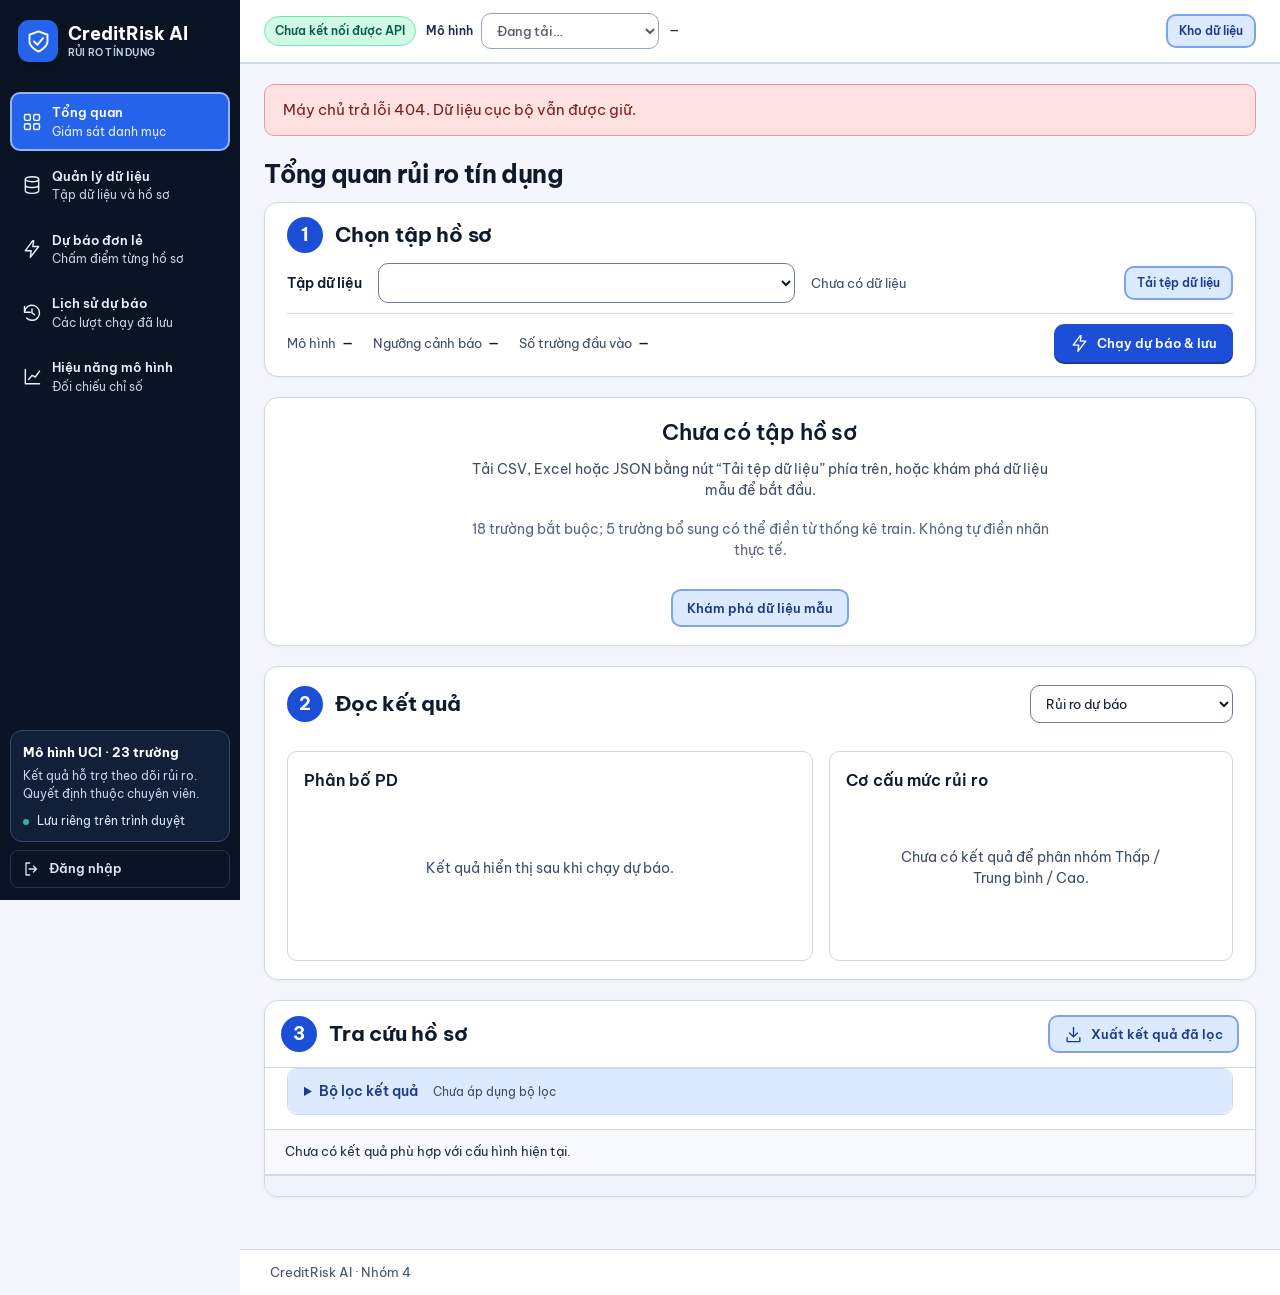
==== commit fd127d0f: "Merge latest main while preserving the approved dashboard workflow" ====
--- a/frontend/index.html
+++ b/frontend/index.html
@@ -1,752 +1,760 @@
-<!DOCTYPE html>
-<html lang="vi">
- <head>
-  <meta charset="utf-8"/>
-  <meta content="width=device-width,initial-scale=1" name="viewport"/>
-  <meta content="#0b1626" name="theme-color"/>
-  <meta content="Dự báo và phân tích rủi ro tín dụng với Random Forest, Logistic Regression và XGBoost." name="description"/>
-  <title>
-   CreditRisk AI · Dự báo rủi ro tín dụng
-  </title>
-  <link href="static/app.css?v=20261115-dashboard-c" rel="stylesheet"/>
-  <link href="static/auth.css" rel="stylesheet"/>
-  <link href="static/theme-v2.css?v=20261105-layout-v2" rel="stylesheet"/>
-  <script defer="" src="static/app.js?v=20261115-action-icons">
-  </script>
-  <script defer="" src="static/layout-v2.js?v=20261111-workflows">
-  </script>
- </head>
- <body>
-  <a class="skip" href="#main">
-   Đến nội dung chính
-  </a>
-  <aside class="sidebar" id="sidebar">
-   <a class="brand" href="#overview">
-    <span class="brand-icon" data-icon="shield">
-    </span>
-    <span>
-     CreditRisk AI
-     <small>
-      RỦI RO TÍN DỤNG
-     </small>
-    </span>
-   </a>
-   <nav aria-label="Điều hướng chính">
-    <a data-page="overview" href="#overview">
-     <span data-icon="overview">
-     </span>
-     <span>
-      Tổng quan
-      <small>
-       Giám sát danh mục
-      </small>
-     </span>
-    </a>
-    <a data-page="datasets" href="#datasets">
-     <span data-icon="database">
-     </span>
-     <span>
-      Quản lý dữ liệu
-      <small>
-       Tập dữ liệu và hồ sơ
-      </small>
-     </span>
-    </a>
-    <a data-page="predict" href="#predict">
-     <span data-icon="predict">
-     </span>
-     <span>
-      Dự báo đơn lẻ
-      <small>
-       Chấm điểm từng hồ sơ
-      </small>
-     </span>
-    </a>
-    <a data-page="history" href="#history">
-     <span data-icon="history"></span>
-     <span>Lịch sử dự báo<small>Các lượt chạy đã lưu</small></span>
-    </a>
-    <a data-page="models" href="#models">
-     <span data-icon="performance">
-     </span>
-     <span>
-      Hiệu năng mô hình
-      <small>
-       Đối chiếu chỉ số
-      </small>
-     </span>
-    </a>
-   </nav>
-   <div class="sidebar-footer">
-    <strong>
-     Mô hình UCI · 23 trường
-    </strong>
-    <p>
-     Kết quả hỗ trợ theo dõi rủi ro. Quyết định thuộc chuyên viên.
-    </p>
-    <span class="storage-dot">
-    </span>
-    Lưu riêng trên trình duyệt
-   </div>
-   <button class="sidebar-logout" hidden="" id="logout" type="button">
-    <svg aria-hidden="true" fill="none" stroke="currentColor" stroke-linecap="round" stroke-linejoin="round" stroke-width="1.7" viewbox="0 0 24 24">
-     <path d="M9 4H4v16h5M14 8l4 4-4 4M8 12h10">
-     </path>
-    </svg>
-    Đăng xuất
-   </button>
-  </aside>
-  <div class="workspace">
-   <header class="topbar">
-    <button aria-expanded="false" aria-label="Mở điều hướng" class="icon-button mobile-menu" data-icon="menu" id="menu-toggle">
-    </button>
-    <div class="topbar-status">
-     <span class="connection" id="connection">
-      <span class="status-dot">
-      </span>
-      Đang kết nối API
-     </span>
-     <label class="model-select">
-      Mô hình
-      <select aria-label="Mô hình dự báo" disabled="" id="model-choice">
-       <option>
-        Đang tải…
-       </option>
-      </select>
-     </label>
-     <span class="threshold-badge" id="model-meta">
-      —
-     </span>
-    </div>
-    <div class="topbar-tools">
-     <a class="button secondary compact" href="/login" id="sign-in-link">
-      Đăng nhập
-     </a>
-     <button class="button secondary compact" id="workspace-settings">
-      Kho dữ liệu
-     </button>
-     <button class="button secondary compact" id="sample-top">
-      <span data-icon="file">
-      </span>
-      Dùng dữ liệu mẫu
-     </button>
-    </div>
-   </header>
-   <div class="notice" hidden="" id="sync-status" role="status">
-    <span id="sync-message">
-    </span>
-    <button class="button secondary compact" id="retry-sync">
-     Thử đồng bộ lại
-    </button>
-    <button class="button secondary compact" id="backup-pending">
-     Sao lưu JSON
-    </button>
-    <button class="button secondary compact" hidden="" id="open-cloud-version">
-     Mở bản trên kho
-    </button>
-   </div>
-   <div class="account-banner" hidden="" id="account-banner">
-   </div>
-   <main id="main" tabindex="-1">
-    <div class="alert" hidden="" id="alert" role="alert">
-    </div>
-    <section class="page" id="page-overview">
-     <div class="page-heading dashboard-heading">
-      <div><h1>Tổng quan rủi ro tín dụng</h1></div>
-     </div>
-     <section class="panel run-sheet" aria-labelledby="run-sheet-title">
-      <h2 class="workflow-heading" id="run-sheet-title"><span class="workflow-step" aria-hidden="true">1</span>Chọn tập hồ sơ</h2>
-      <div class="run-selection">
-       <label for="overview-dataset">Tập dữ liệu</label>
-       <select class="dataset-select" id="overview-dataset"></select>
-       <p id="overview-context" aria-live="polite">Chưa có dữ liệu</p>
-       <button class="button secondary compact" data-action="upload" type="button">Tải tệp dữ liệu</button>
-      </div>
-      <div class="run-configuration">
-       <dl class="run-facts">
-        <div><dt>Mô hình</dt><dd id="overview-model">—</dd></div>
-        <div><dt>Ngưỡng cảnh báo</dt><dd id="overview-threshold">—</dd></div>
-        <div><dt>Số trường đầu vào</dt><dd id="overview-fields">—</dd></div>
-       </dl>
-       <button class="button" id="run-batch" type="button"><span data-icon="predict"></span>Chạy dự báo &amp; lưu</button>
-      </div>
-     </section>
-     <div class="empty panel" id="dashboard-empty">
-      <h2>Chưa có tập hồ sơ</h2>
-      <p>Tải CSV, Excel hoặc JSON bằng nút “Tải tệp dữ liệu” phía trên, hoặc khám phá dữ liệu mẫu để bắt đầu.</p>
-      <p class="fine-print">18 trường bắt buộc; 5 trường bổ sung có thể điền từ thống kê train. Không tự điền nhãn thực tế.</p>
-      <button class="button secondary" data-action="sample" type="button">Khám phá dữ liệu mẫu</button>
-     </div>
-     <section class="panel dashboard-results" aria-labelledby="dashboard-results-title">
-      <div class="dashboard-result-heading">
-       <h2 class="workflow-heading" id="dashboard-results-title"><span class="workflow-step" aria-hidden="true">2</span>Đọc kết quả</h2>
-       <p id="dashboard-run-status" role="status"></p>
-       <select aria-label="Chế độ biểu đồ" id="chart-mode">
-        <option value="risk">
-         Rủi ro dự báo
-        </option>
-        <option value="data">
-         Khám phá dữ liệu
-        </option>
-        <option value="evaluation">
-         Đánh giá với nhãn thực tế
-        </option>
-       </select>
-      </div>
-      <div class="metrics" id="portfolio-metrics"></div>
-      <p class="notice" id="dashboard-awaiting" hidden>Chưa có kết quả cho tập hồ sơ và cấu hình đang chọn. Bấm “Chạy dự báo &amp; lưu” để phân tích.</p>
-      <div id="dashboard-preview" class="chart-grid">
-       <article class="chart-card dashboard-chart-empty"><h3>Phân bố PD</h3><p>Kết quả hiển thị sau khi chạy dự báo.</p></article>
-       <article class="chart-card dashboard-chart-empty"><h3>Cơ cấu mức rủi ro</h3><p>Chưa có kết quả để phân nhóm Thấp / Trung bình / Cao.</p></article>
-      </div>
-      <div hidden id="dashboard-content">
-       <div class="chart-grid" id="charts"></div>
-       <details class="dashboard-more-charts" id="dashboard-more-charts"><summary>Phân tích bổ sung và thông tin lượt chạy</summary><p id="dashboard-caption"></p>       <div class="insight-panel dashboard-insight"><span data-icon="shield"></span><div><h3>Insight từ model đã chọn</h3><p id="insight-text"></p></div></div><div class="chart-grid" id="supplementary-charts"></div></details>
-
-      </div>
-     </section>
-     <section class="panel" id="batch-panel" aria-labelledby="lookup-title">
-      <div class="panel-heading">
-       <h2 class="workflow-heading" id="lookup-title" tabindex="-1"><span class="workflow-step" aria-hidden="true">3</span>Tra cứu hồ sơ</h2>
-       <button class="button secondary" data-action="export" type="button"><span data-icon="download"></span>Xuất kết quả đã lọc</button>
-      </div>
-       <details class="advanced-filters" id="dashboard-filters">
-        <summary>Bộ lọc kết quả <span id="filter-summary">Chưa áp dụng bộ lọc</span></summary>
-       <div class="filters">
-        <select id="result-search" aria-label="Mã khách hàng"><option value="">Tất cả mã hồ sơ</option></select>
-        <fieldset class="category-filter"><legend>Mức rủi ro</legend><label><input type="checkbox" data-filter-field="risk_level" value="Low"/>Thấp</label><label><input type="checkbox" data-filter-field="risk_level" value="Medium"/>Trung bình</label><label><input type="checkbox" data-filter-field="risk_level" value="High"/>Cao</label></fieldset>
-        <label>
-         PD từ (%)
-         <input id="min-pd" max="100" min="0" type="range" value="0"/><output id="min-pd-value" for="min-pd"></output>
-        </label>
-        <label>
-         PD đến (%)
-         <input id="max-pd" max="100" min="0" type="range" value="100"/><output id="max-pd-value" for="max-pd"></output>
-        </label>
-       </div>
-        <div class="filters">
-         <label>
-          Tuổi từ
-          <input id="min-age" max="100" min="18" type="range" value="18"/><output id="min-age-value" for="min-age"></output>
-         </label>
-         <label>
-          Tuổi đến
-          <input id="max-age" max="100" min="18" type="range" value="100"/><output id="max-age-value" for="max-age"></output>
-         </label>
-         <label>
-          Hạn mức từ (TWD)
-          <input id="min-limit" max="10000000" step="1" min="0" type="range" value="0"/><output id="min-limit-value" for="min-limit"></output>
-         </label>
-         <label>
-          Hạn mức đến
-          <input id="max-limit" max="10000000" step="1" min="0" type="range" value="10000000"/><output id="max-limit-value" for="max-limit"></output>
-         </label>
-         <fieldset class="category-filter"><legend>Trả nợ gần nhất</legend><label><input type="checkbox" data-filter-field="PAY_0" value="-2"/>Không phát sinh</label><label><input type="checkbox" data-filter-field="PAY_0" value="-1"/>Trả đúng hạn</label><label><input type="checkbox" data-filter-field="PAY_0" value="0"/>Tín dụng quay vòng</label><label><input type="checkbox" data-filter-field="PAY_0" value="1"/>Trễ 1 tháng</label><label><input type="checkbox" data-filter-field="PAY_0" value="2"/>Trễ 2 tháng</label><label><input type="checkbox" data-filter-field="PAY_0" value="3"/>Trễ 3 tháng</label><label><input type="checkbox" data-filter-field="PAY_0" value="4"/>Trễ 4 tháng</label><label><input type="checkbox" data-filter-field="PAY_0" value="5"/>Trễ 5 tháng</label><label><input type="checkbox" data-filter-field="PAY_0" value="6"/>Trễ 6 tháng</label><label><input type="checkbox" data-filter-field="PAY_0" value="7"/>Trễ 7 tháng</label><label><input type="checkbox" data-filter-field="PAY_0" value="8"/>Trễ 8 tháng</label></fieldset>
-         <fieldset class="category-filter"><legend>Nhãn cảnh báo</legend><label><input type="checkbox" data-filter-field="default_label" value="0"/>Nhãn 0</label><label><input type="checkbox" data-filter-field="default_label" value="1"/>Nhãn 1</label></fieldset>
-        </div>
-        <div class="filters"><fieldset class="category-filter"><legend>Giới tính</legend><label><input type="checkbox" data-filter-field="SEX" value="1"/>Nam</label><label><input type="checkbox" data-filter-field="SEX" value="2"/>Nữ</label></fieldset><fieldset class="category-filter"><legend>Hôn nhân</legend><label><input type="checkbox" data-filter-field="MARRIAGE" value="0"/>Chưa xác định</label><label><input type="checkbox" data-filter-field="MARRIAGE" value="1"/>Đã kết hôn</label><label><input type="checkbox" data-filter-field="MARRIAGE" value="2"/>Độc thân</label><label><input type="checkbox" data-filter-field="MARRIAGE" value="3"/>Khác</label></fieldset><fieldset class="category-filter"><legend>Học vấn</legend><label><input type="checkbox" data-filter-field="EDUCATION" value="0"/>Chưa xác định</label><label><input type="checkbox" data-filter-field="EDUCATION" value="1"/>Sau đại học</label><label><input type="checkbox" data-filter-field="EDUCATION" value="2"/>Đại học</label><label><input type="checkbox" data-filter-field="EDUCATION" value="3"/>Trung học</label><label><input type="checkbox" data-filter-field="EDUCATION" value="4"/>Khác</label><label><input type="checkbox" data-filter-field="EDUCATION" value="5"/>Chưa xác định (5)</label><label><input type="checkbox" data-filter-field="EDUCATION" value="6"/>Chưa xác định (6)</label></fieldset></div>
-        <p class="fine-print">Không tick giá trị nào: hiển thị tất cả. Bộ lọc áp dụng cho chỉ số, biểu đồ, bảng và tệp xuất; không thay đổi dữ liệu gốc.</p>
-        <button class="button secondary compact" id="reset-filters">
-         Xóa bộ lọc
-        </button>
-       </details>
-       <div class="results-caption" id="results-caption">
-        Chưa có kết quả phù hợp với cấu hình hiện tại.
-       </div>
-       <div class="table-wrap" id="results-table">
-       </div>
-       <div class="table-footer" id="results-footer">
-       </div>
-     </section>
-    </section>
-    <section class="page" hidden="" id="page-datasets">
-     <div class="page-heading">
-      <div>
-       <h1>
-        Quản lý dữ liệu
-       </h1>
-       <p>
-        CSV, XLSX hoặc JSON · tối đa 4 MiB và 30.000 hồ sơ. Cần đủ LIMIT_BAL, PAY_1–6 (hoặc PAY_0 thay PAY_1), BILL_AMT1–6 và PAY_AMT1–5 ở mọi dòng. SEX, EDUCATION, MARRIAGE, AGE và PAY_AMT6 được điền từ thống kê train nếu thiếu; có báo cáo sau khi nhập. Không tự điền nhãn vỡ nợ.
-       </p>
-      </div>
-      <div class="actions">
-       <a class="button secondary" href="#history">Xem lịch sử dự báo</a>
-      <button class="button" data-action="upload">
-       <span data-icon="plus">
-       </span>
-       Tải lên tệp mới
-      </button>
-      </div>
-     </div>
-     <div class="panel">
-      <div class="panel-heading">
-       <h2>
-        Tập hồ sơ đã lưu
-       </h2>
-       <input aria-label="Tìm tập hồ sơ" id="dataset-search" placeholder="Tìm theo tên tệp…" type="search"/>
-      </div>
-      <div class="table-wrap" id="datasets-table">
-      </div>
-     </div>
-     <div class="panel data-detail">
-      <div class="panel-heading">
-       <div>
-        <h2 id="data-title" tabindex="-1">
-         Nội dung tập hồ sơ
-        </h2>
-        <p aria-live="polite" id="data-caption">
-         Chọn một tập hồ sơ để xem.
-        </p>
-       </div>
-       <div class="actions">
-        <label for="management-dataset">Bộ hồ sơ</label>
-        <select class="dataset-select" id="management-dataset"></select>
-        <select aria-label="Phiên bản dữ liệu" id="version-choice">
-        </select>
-       </div>
-      </div>
-      <div class="imputation-report" hidden id="dataset-imputation" role="status"></div>
-      <button class="button secondary compact" hidden id="download-imputation-report" type="button">Tải báo cáo điền thiếu (JSON)</button>
-      <div class="action-toolbar">
-       <div class="toolbar-main">
-        <button class="button" id="predict-dataset">
-         Chạy dự báo
-        </button>
-        <button class="button secondary" id="add-customer">
-         Bổ sung hồ sơ
-        </button>
-        <button class="button secondary" id="edit-customer">
-         Sửa hồ sơ đã chọn
-        </button>
-         <button class="button secondary danger" id="delete-customer">
-          Xóa dòng đã chọn
-         </button>
-         <button class="button secondary danger" id="delete-dataset">
-          Xóa tập dữ liệu
-         </button>
-       </div>
-       <details class="more-menu">
-        <summary class="button secondary">
-         Thao tác khác ▾
-        </summary>
-        <div class="menu-list">
-         <button class="menu-item" id="rename-dataset">
-          Đổi tên tập dữ liệu
-         </button>
-         <div class="menu-sep" role="separator">
-         </div>
-        </div>
-       </details>
-      </div>
-      <div class="table-wrap" id="data-table">
-      </div>
-      <div class="table-footer" id="data-footer">
-      </div>
-     </div>
-     <div class="notice">
-      <span data-icon="shield">
-      </span>
-      <p>
-       Dữ liệu lưu trong trình duyệt trên thiết bị này, không đồng bộ giữa các thiết bị. Xuất bản sao JSON để giữ dữ liệu trước khi xóa dữ liệu trình duyệt.
-      </p>
-      <button class="button secondary compact" id="backup">
-       Sao lưu JSON
-      </button>
-      <button class="button secondary compact" id="restore">
-       Khôi phục
-      </button>
-     </div>
-    </section>
-    <section class="page" hidden="" id="page-history">
-     <div class="page-heading">
-      <div>
-       <h1 id="history-title" tabindex="-1">
-        Lịch sử dự báo
-       </h1>
-       <p>
-        Lưu vết phiên bản dữ liệu, model, ngưỡng và thời điểm của mỗi lần chạy.
-       </p>
-      </div>
-      <button class="button secondary" id="history-backup">
-       <span data-icon="download">
-       </span>
-       Sao lưu lịch sử
-      </button>
-     </div>
-     <div class="panel">
-      <div class="panel-heading">
-       <h2>
-        Các lượt dự báo đã lưu
-       </h2>
-       <input aria-label="Tìm lịch sử" id="history-search" placeholder="Tìm tên tệp hoặc mô hình…" type="search"/>
-      </div>
-      <div class="table-wrap" id="history-table">
-      </div>
-     </div>
-     <div class="notice">
-      <span data-icon="history">
-      </span>
-      <p>
-       Các lượt dự báo giữ bản chụp dữ liệu và ngưỡng tại thời điểm chạy. Sửa tập hồ sơ không làm thay đổi kết quả lịch sử.
-      </p>
-     </div>
-    </section>
-    <section class="page" hidden="" id="page-predict">
-     <div class="page-heading">
-      <div>
-       <h1>
-        Dự báo đơn lẻ
-       </h1>
-       <p>
-        Nhập thông tin một hồ sơ để dự báo nguy cơ vỡ nợ.
-       </p>
-      </div>
-      <button class="button secondary" id="goto-models">
-       So sánh mô hình →
-      </button>
-     </div>
-     <div class="panel model-banner">
-      <span class="model-symbol" data-icon="predict">
-      </span>
-      <div>
-       <h2 id="predict-model-title">
-        Đang tải mô hình…
-       </h2>
-       <p id="predict-model-detail">
-       </p>
-      </div>
-      <span class="tag primary">
-       23 trường UCI · TWD
-      </span>
-     </div>
-     <details class="panel advanced-settings">
-      <summary>
-       <span>
-        Cài đặt ngưỡng phân loại
-       </span>
-       <span class="hint">
-        Mặc định đã phù hợp với mô hình, chỉ chỉnh khi cần
-       </span>
-      </summary>
-      <div class="threshold-settings">
-       <label>
-        Cách tính ngưỡng
-        <select id="decision-basis">
-         <option value="raw">
-          Điểm thô (theo notebook gốc)
-         </option>
-         <option value="probability">
-          PD đã hiệu chỉnh
-         </option>
-        </select>
-       </label>
-       <label>
-        Ngưỡng nhãn (%)
-        <input id="decision" max="100" min="0" step="0.01" type="number" value="39"/>
-       </label>
-       <label>
-        PD thấp (%)
-        <input id="low" max="100" min="0" step="0.01" type="number" value="20" readonly/>
-       </label>
-       <label>
-        PD cao (%)
-        <input id="high" max="100" min="0" step="0.01" type="number" value="50" readonly/>
-       </label>
-      </div>
-      <p class="fine-print">Dùng ngưỡng mặc định của mô hình cho quy trình thông thường. Thay ngưỡng cảnh báo sẽ thay đổi số hồ sơ bị cảnh báo. Chỉ số Precision và Recall đã công bố theo ngưỡng mặc định không áp dụng cho ngưỡng mới.</p>
-      <button class="button secondary compact" id="reset-thresholds" type="button">Về ngưỡng mặc định</button>
-     </details>
-     <div aria-label="Loại dự báo" class="tabs" role="tablist">
-      <button aria-controls="single-panel" aria-selected="true" class="tab active" id="tab-single" role="tab">
-       Một hồ sơ đơn lẻ
-      </button>
-      <button aria-controls="batch-panel" aria-selected="false" class="tab" id="tab-batch" role="tab" hidden>
-       Kết quả của tập hồ sơ
-      </button>
-     </div>
-     <div class="notice" hidden="" id="profile-context">
-      <div>
-       <strong id="profile-source">
-       </strong>
-       <p>
-        Dự báo riêng hồ sơ bằng mô hình và ngưỡng đang chọn. Chỉnh sửa tại đây không cập nhật dataset hoặc kết quả hàng loạt.
-       </p>
-      </div>
-      <button class="button secondary compact" id="back-to-profiles" type="button">
-       Quay lại danh sách hồ sơ
-      </button>
-     </div>
-     <div aria-labelledby="tab-single" class="single-layout" id="single-panel" role="tabpanel">
-      <form class="panel profile-panel" id="single-form">
-       <div class="panel-heading">
-        <div>
-         <h2>
-          Dữ liệu đầu vào chấm điểm
-         </h2>
-         <p>
-          Cần đủ 18 trường bắt buộc. Có thể để trống SEX, EDUCATION, MARRIAGE, AGE và PAY_AMT6: web sẽ điền từ median/mode của tập train và báo rõ trong kết quả. Không dùng 0 để thay giá trị chưa biết.
-         </p>
-        </div>
-        <button class="button secondary compact" id="fill-sample" type="button">
-         Điền mẫu
-        </button>
-       </div>
-       <div id="single-fields">
-       </div>
-       <div class="form-footer">
-        <button class="button secondary" type="reset">
-         Xóa dữ liệu nhập
-        </button>
-        <button class="button" type="submit">
-         <span data-icon="predict">
-         </span>
-         Chạy dự báo
-        </button>
-       </div>
-      </form>
-      <aside class="panel result-panel">
-       <div class="panel-heading">
-        <h2>
-         Kết quả dự báo
-        </h2>
-        <span class="tag" id="result-status">
-         Chưa dự báo
-        </span>
-       </div>
-       <div class="result-placeholder" id="single-result">
-        <span data-icon="shield">
-        </span>
-        <p>
-         Kết quả sẽ hiển thị sau khi chạy model.
-        </p>
-       </div>
-       <p class="fine-print" id="draft-status" role="status"></p>
-       <div class="result-actions">
-        <button class="button" disabled="" id="save-single" title="Đưa hồ sơ vào tập chính thức và ghi lượt dự báo vào lịch sử">
-         <span data-icon="save"></span>
-         Lưu hồ sơ vào lịch sử dự báo
-        </button>
-        <button class="button secondary" disabled="" id="export-single">
-         <span data-icon="spreadsheet"></span>
-         Xuất Excel
-        </button>
-        <button class="button secondary" disabled="" id="explain-single" hidden>
-         Thử tải lại SHAP
-        </button>
-        <button class="button secondary" disabled="" id="transfer-single">
-         <span data-icon="table-add"></span>
-         Thêm vào tập hồ sơ đã dự báo
-        </button>
-       </div>
-       <div hidden="" id="explanation" aria-live="polite">
-       </div>
-       <div class="ai-insights-panel">
-        <button class="button secondary" disabled id="generate-insights" type="button">Phân tích insight bằng AI</button>
-        <p class="fine-print">Khi bấm, kết quả ML và bằng chứng SHAP được gửi đến Groq để diễn giải. Không gửi mã khách hàng hoặc thông tin nhân khẩu học trực tiếp.</p>
-        <div id="ai-insights" aria-live="polite"></div>
-       </div>
-       <p class="fine-print">
-        Nhãn 1 là cảnh báo rủi ro. Hệ thống không tự phê duyệt hoặc từ chối tín dụng.
-       </p>
-      </aside>
-     </div>
-    </section>
-    <section class="page" hidden="" id="page-models">
-     <div class="page-heading">
-      <div>
-       <h1>
-        Hiệu năng mô hình
-       </h1>
-       <p>
-        Đối chiếu chỉ số từ bộ bàn giao và đánh giá trên nhãn của tập hồ sơ.
-       </p>
-      </div>
-     </div>
-     <div class="panel">
-      <div class="panel-heading">
-       <h2>
-        Chỉ số gốc của mô hình
-       </h2>
-       <span class="tag primary">
-        Bộ bàn giao thật
-       </span>
-      </div>
-      <div class="table-wrap" id="model-table">
-      </div>
-     </div>
-     <div class="notice">
-      <span data-icon="shield">
-      </span>
-      <p>
-       CV/test AUC lấy từ bundle gốc. Chỉ số trên tệp tải lên không thay thế kiểm thử độc lập nếu tệp có chứa dữ liệu huấn luyện.
-      </p>
-     </div>
-     <div class="panel">
-      <div class="panel-heading">
-       <div>
-        <h2>
-         Đầu ra và đánh giá trên dữ liệu của bạn
-        </h2>
-        <p id="performance-context">
-        </p>
-       </div>
-       <button class="button" id="compare-models">
-        Chạy so sánh 3 mô hình
-       </button>
-      </div>
-      <div class="selection-bar">
-       <label>
-        Tập dữ liệu đánh giá
-        <select aria-label="Tập dữ liệu đánh giá" class="dataset-select">
-        </select>
-       </label>
-      </div>
-      <div class="table-wrap" id="comparison-table">
-      </div>
-      <div class="panel-heading">
-       <h2>
-        Chất lượng dự báo trên nhãn thực tế
-       </h2>
-      </div>
-      <p class="results-caption" id="performance-note">
-      </p>
-      <div class="table-wrap" id="evaluation-table">
-      </div>
-     </div>
-     <div class="chart-grid" id="performance-charts">
-     </div>
-    </section>
-   </main>
-   <footer class="site-footer">
-    <span>
-     CreditRisk AI · Nhóm 4
-    </span>
-    <span id="app-version">
-    </span>
-   </footer>
-  </div>
-  <input accept=".csv,.xlsx,.json" hidden="" id="upload" type="file"/>
-  <input accept=".json" hidden="" id="restore-file" type="file"/>
-  <dialog aria-labelledby="profile-detail-title" id="profile-detail-dialog">
-   <div class="panel-heading"><h2 id="profile-detail-title"></h2><button class="button secondary" id="close-profile-detail" type="button">Đóng</button></div>
-   <dl class="field-grid profile-detail-grid" id="profile-detail-content"></dl>
-  </dialog>
-  <dialog id="edit-dialog">
-   <form id="edit-form">
-    <div class="panel-heading">
-     <h2 id="edit-title">
-      Bổ sung hồ sơ
-     </h2>
-     <button aria-label="Đóng" class="icon-button" id="close-edit" type="button">
-      ×
-     </button>
-    </div>
-    <div id="edit-fields">
-    </div>
-    <label class="check">
-     <input id="edit-copy" type="checkbox"/>
-     Tạo bản sao dataset rồi chỉnh sửa
-    </label>
-    <label>
-     Tên bản sao
-     <input id="edit-copy-name" maxlength="255" placeholder="Nhập khi tạo bản sao"/>
-    </label>
-    <div class="form-footer">
-     <button class="button secondary" id="cancel-edit" type="button">
-      Hủy
-     </button>
-     <button class="button" type="submit">
-      Lưu phiên bản mới
-     </button>
-    </div>
-   </form>
-  </dialog>
-  <dialog aria-labelledby="transfer-title" id="transfer-dialog">
-   <form id="transfer-form">
-    <div class="panel-heading">
-     <h2 id="transfer-title">
-      Thêm đầu vào vào tập hồ sơ
-     </h2>
-     <button aria-label="Đóng" class="icon-button" id="close-transfer" type="button">
-      ×
-     </button>
-    </div>
-    <div class="storage-body">
-     <p>
-      Chỉ chuyển dữ liệu đầu vào. Hồ sơ chưa có điểm số trong tập nhận và cần chạy dự báo riêng cho tập này.
-     </p>
-     <label>
-      Tập dữ liệu nhận
-      <select id="transfer-target" required="">
-      </select>
-     </label>
-     <label class="check">
-      <input id="transfer-copy" type="checkbox"/>
-      Tạo bản sao rồi thêm hồ sơ
-     </label>
-     <label>
-      Tên bản sao
-      <input id="transfer-copy-name" maxlength="255"/>
-     </label>
-    </div>
-    <div class="form-footer">
-     <button class="button secondary" id="cancel-transfer" type="button">
-      Hủy
-     </button>
-     <button class="button" type="submit">
-      Thêm hồ sơ
-     </button>
-    </div>
-   </form>
-  </dialog>
-  <dialog id="storage-dialog">
-   <form id="storage-form">
-    <div class="panel-heading">
-     <h2>
-      Kho dữ liệu riêng
-     </h2>
-     <button aria-label="Đóng" class="icon-button" id="close-storage" type="button">
-      ×
-     </button>
-    </div>
-    <div class="storage-body">
-     <p id="storage-description">
-     </p>
-     <label>
-      Mã truy cập kho (giữ riêng, không chia sẻ công khai)
-      <input autocomplete="off" id="workspace-key" maxlength="64" minlength="64" pattern="[0-9a-f]{64}" required="" type="password"/>
-     </label>
-     <button class="button secondary compact" id="copy-workspace-key" type="button">
-      Sao chép mã kho
-     </button>
-     <p>
-      Mã này cho phép truy cập toàn bộ kho. Dùng cùng mã trên thiết bị khác để mở cùng dữ liệu khi MongoDB Atlas đã được cấu hình.
-     </p>
-    </div>
-    <div class="form-footer">
-     <button class="button" type="submit">
-      Mở kho theo mã
-     </button>
-    </div>
-   </form>
-  </dialog>
-  <div aria-live="polite" class="busy-overlay" hidden="" id="busy" role="status">
-   <div class="busy-card">
-    <span class="spinner">
-    </span>
-    <strong id="busy-title">
-     Đang xử lý…
-    </strong>
-    <p id="busy-detail">
-     Vui lòng giữ trang mở.
-    </p>
-    <p id="busy-elapsed">
-    </p>
-    <progress id="busy-progress" max="100">
-    </progress>
-   </div>
-  </div>
-  <div aria-live="polite" class="toast" hidden="" id="toast" role="status">
-  </div>
- </body>
-</html>
+<!DOCTYPE html>
+<html lang="vi">
+ <head>
+  <meta charset="utf-8"/>
+  <meta content="width=device-width,initial-scale=1" name="viewport"/>
+  <meta content="#0b1626" name="theme-color"/>
+  <meta content="Dự báo và phân tích rủi ro tín dụng với Random Forest, Logistic Regression và XGBoost." name="description"/>
+  <title>
+   CreditRisk AI · Dự báo rủi ro tín dụng
+  </title>
+  <link href="static/app.css?v=20261115-dashboard-c" rel="stylesheet"/>
+  <link href="static/auth.css" rel="stylesheet"/>
+  <link href="static/theme-v2.css?v=20261114-dataset-heading" rel="stylesheet"/>
+  <script defer="" src="static/app.js?v=20261115-action-icons">
+  </script>
+  <script defer="" src="static/layout-v2.js?v=20261111-workflows">
+  </script>
+ </head>
+ <body>
+  <a class="skip" href="#main">
+   Đến nội dung chính
+  </a>
+  <aside class="sidebar" id="sidebar">
+   <a class="brand" href="#overview">
+    <span class="brand-icon" data-icon="shield">
+    </span>
+    <span>
+     CreditRisk AI
+     <small>
+      RỦI RO TÍN DỤNG
+     </small>
+    </span>
+   </a>
+   <nav aria-label="Điều hướng chính">
+    <a data-page="overview" href="#overview">
+     <span data-icon="overview">
+     </span>
+     <span>
+      Tổng quan
+      <small>
+       Giám sát danh mục
+      </small>
+     </span>
+    </a>
+    <a data-page="datasets" href="#datasets">
+     <span data-icon="database">
+     </span>
+     <span>
+      Quản lý dữ liệu
+      <small>
+       Tập dữ liệu và hồ sơ
+      </small>
+     </span>
+    </a>
+    <a data-page="predict" href="#predict">
+     <span data-icon="predict">
+     </span>
+     <span>
+      Dự báo đơn lẻ
+      <small>
+       Chấm điểm từng hồ sơ
+      </small>
+     </span>
+    </a>
+    <a data-page="history" href="#history">
+     <span data-icon="history"></span>
+     <span>Lịch sử dự báo<small>Các lượt chạy đã lưu</small></span>
+    </a>
+    <a data-page="models" href="#models">
+     <span data-icon="performance">
+     </span>
+     <span>
+      Hiệu năng mô hình
+      <small>
+       Đối chiếu chỉ số
+      </small>
+     </span>
+    </a>
+   </nav>
+   <div class="sidebar-footer">
+    <strong>
+     Mô hình UCI · 23 trường
+    </strong>
+    <p>
+     Kết quả hỗ trợ theo dõi rủi ro. Quyết định thuộc chuyên viên.
+    </p>
+    <span class="storage-dot">
+    </span>
+    Lưu riêng trên trình duyệt
+   </div>
+   <a class="sidebar-logout" href="/login" id="sign-in-link">
+    <svg aria-hidden="true" fill="none" stroke="currentColor" stroke-linecap="round" stroke-linejoin="round" stroke-width="1.7" viewBox="0 0 24 24">
+     <path d="M9 4H4v16h5M14 8l4 4-4 4M8 12h10">
+     </path>
+    </svg>
+    Đăng nhập
+   </a>
+   <button class="sidebar-logout" hidden="" id="logout" type="button">
+    <svg aria-hidden="true" fill="none" stroke="currentColor" stroke-linecap="round" stroke-linejoin="round" stroke-width="1.7" viewbox="0 0 24 24">
+     <path d="M9 4H4v16h5M14 8l4 4-4 4M8 12h10">
+     </path>
+    </svg>
+    Đăng xuất
+   </button>
+  </aside>
+  <div class="workspace">
+   <header class="topbar">
+    <button aria-expanded="false" aria-label="Mở điều hướng" class="icon-button mobile-menu" data-icon="menu" id="menu-toggle">
+    </button>
+    <div class="topbar-status">
+     <span class="connection" id="connection">
+      <span class="status-dot">
+      </span>
+      Đang kết nối API
+     </span>
+     <label class="model-select">
+      Mô hình
+      <select aria-label="Mô hình dự báo" disabled="" id="model-choice">
+       <option>
+        Đang tải…
+       </option>
+      </select>
+     </label>
+     <span class="threshold-badge" id="model-meta">
+      —
+     </span>
+    </div>
+    <div class="topbar-tools">
+     <button class="button secondary compact" id="workspace-settings">
+      Kho dữ liệu
+     </button>
+     <button class="button secondary compact" id="sample-top">
+      <span data-icon="file">
+      </span>
+      Dùng dữ liệu mẫu
+     </button>
+    </div>
+   </header>
+   <div class="notice" hidden="" id="sync-status" role="status">
+    <span id="sync-message">
+    </span>
+    <button class="button secondary compact" id="retry-sync">
+     Thử đồng bộ lại
+    </button>
+    <button class="button secondary compact" id="backup-pending">
+     Sao lưu JSON
+    </button>
+    <button class="button secondary compact" hidden="" id="open-cloud-version">
+     Mở bản trên kho
+    </button>
+   </div>
+   <div class="account-banner" hidden="" id="account-banner">
+   </div>
+   <main id="main" tabindex="-1">
+    <div class="alert" hidden="" id="alert" role="alert">
+    </div>
+    <section class="page" id="page-overview">
+     <div class="page-heading dashboard-heading">
+      <div><h1>Tổng quan rủi ro tín dụng</h1></div>
+     </div>
+     <section class="panel run-sheet" aria-labelledby="run-sheet-title">
+      <h2 class="workflow-heading" id="run-sheet-title"><span class="workflow-step" aria-hidden="true">1</span>Chọn tập hồ sơ</h2>
+      <div class="run-selection">
+       <label for="overview-dataset">Tập dữ liệu</label>
+       <select class="dataset-select" id="overview-dataset"></select>
+       <p id="overview-context" aria-live="polite">Chưa có dữ liệu</p>
+       <button class="button secondary compact" data-action="upload" type="button">Tải tệp dữ liệu</button>
+      </div>
+      <div class="run-configuration">
+       <dl class="run-facts">
+        <div><dt>Mô hình</dt><dd id="overview-model">—</dd></div>
+        <div><dt>Ngưỡng cảnh báo</dt><dd id="overview-threshold">—</dd></div>
+        <div><dt>Số trường đầu vào</dt><dd id="overview-fields">—</dd></div>
+       </dl>
+       <button class="button" id="run-batch" type="button"><span data-icon="predict"></span>Chạy dự báo &amp; lưu</button>
+      </div>
+     </section>
+     <div class="empty panel" id="dashboard-empty">
+      <h2>Chưa có tập hồ sơ</h2>
+      <p>Tải CSV, Excel hoặc JSON bằng nút “Tải tệp dữ liệu” phía trên, hoặc khám phá dữ liệu mẫu để bắt đầu.</p>
+      <p class="fine-print">18 trường bắt buộc; 5 trường bổ sung có thể điền từ thống kê train. Không tự điền nhãn thực tế.</p>
+      <button class="button secondary" data-action="sample" type="button">Khám phá dữ liệu mẫu</button>
+     </div>
+     <section class="panel dashboard-results" aria-labelledby="dashboard-results-title">
+      <div class="dashboard-result-heading">
+       <h2 class="workflow-heading" id="dashboard-results-title"><span class="workflow-step" aria-hidden="true">2</span>Đọc kết quả</h2>
+       <p id="dashboard-run-status" role="status"></p>
+       <select aria-label="Chế độ biểu đồ" id="chart-mode">
+        <option value="risk">
+         Rủi ro dự báo
+        </option>
+        <option value="data">
+         Khám phá dữ liệu
+        </option>
+        <option value="evaluation">
+         Đánh giá với nhãn thực tế
+        </option>
+       </select>
+      </div>
+      <div class="metrics" id="portfolio-metrics"></div>
+      <p class="notice" id="dashboard-awaiting" hidden>Chưa có kết quả cho tập hồ sơ và cấu hình đang chọn. Bấm “Chạy dự báo &amp; lưu” để phân tích.</p>
+      <div id="dashboard-preview" class="chart-grid">
+       <article class="chart-card dashboard-chart-empty"><h3>Phân bố PD</h3><p>Kết quả hiển thị sau khi chạy dự báo.</p></article>
+       <article class="chart-card dashboard-chart-empty"><h3>Cơ cấu mức rủi ro</h3><p>Chưa có kết quả để phân nhóm Thấp / Trung bình / Cao.</p></article>
+      </div>
+      <div hidden id="dashboard-content">
+       <div class="chart-grid" id="charts"></div>
+       <details class="dashboard-more-charts" id="dashboard-more-charts"><summary>Phân tích bổ sung và thông tin lượt chạy</summary><p id="dashboard-caption"></p>       <div class="insight-panel dashboard-insight"><span data-icon="shield"></span><div><h3>Insight từ model đã chọn</h3><p id="insight-text"></p></div></div><div class="chart-grid" id="supplementary-charts"></div></details>
+
+      </div>
+     </section>
+     <section class="panel" id="batch-panel" aria-labelledby="lookup-title">
+      <div class="panel-heading">
+       <h2 class="workflow-heading" id="lookup-title" tabindex="-1"><span class="workflow-step" aria-hidden="true">3</span>Tra cứu hồ sơ</h2>
+       <button class="button secondary" data-action="export" type="button"><span data-icon="download"></span>Xuất kết quả đã lọc</button>
+      </div>
+       <details class="advanced-filters" id="dashboard-filters">
+        <summary>Bộ lọc kết quả <span id="filter-summary">Chưa áp dụng bộ lọc</span></summary>
+       <div class="filters">
+        <select id="result-search" aria-label="Mã khách hàng"><option value="">Tất cả mã hồ sơ</option></select>
+        <fieldset class="category-filter"><legend>Mức rủi ro</legend><label><input type="checkbox" data-filter-field="risk_level" value="Low"/>Thấp</label><label><input type="checkbox" data-filter-field="risk_level" value="Medium"/>Trung bình</label><label><input type="checkbox" data-filter-field="risk_level" value="High"/>Cao</label></fieldset>
+        <label>
+         PD từ (%)
+         <input id="min-pd" max="100" min="0" type="range" value="0"/><output id="min-pd-value" for="min-pd"></output>
+        </label>
+        <label>
+         PD đến (%)
+         <input id="max-pd" max="100" min="0" type="range" value="100"/><output id="max-pd-value" for="max-pd"></output>
+        </label>
+       </div>
+        <div class="filters">
+         <label>
+          Tuổi từ
+          <input id="min-age" max="100" min="18" type="range" value="18"/><output id="min-age-value" for="min-age"></output>
+         </label>
+         <label>
+          Tuổi đến
+          <input id="max-age" max="100" min="18" type="range" value="100"/><output id="max-age-value" for="max-age"></output>
+         </label>
+         <label>
+          Hạn mức từ (TWD)
+          <input id="min-limit" max="10000000" step="1" min="0" type="range" value="0"/><output id="min-limit-value" for="min-limit"></output>
+         </label>
+         <label>
+          Hạn mức đến
+          <input id="max-limit" max="10000000" step="1" min="0" type="range" value="10000000"/><output id="max-limit-value" for="max-limit"></output>
+         </label>
+         <fieldset class="category-filter"><legend>Trả nợ gần nhất</legend><label><input type="checkbox" data-filter-field="PAY_0" value="-2"/>Không phát sinh</label><label><input type="checkbox" data-filter-field="PAY_0" value="-1"/>Trả đúng hạn</label><label><input type="checkbox" data-filter-field="PAY_0" value="0"/>Tín dụng quay vòng</label><label><input type="checkbox" data-filter-field="PAY_0" value="1"/>Trễ 1 tháng</label><label><input type="checkbox" data-filter-field="PAY_0" value="2"/>Trễ 2 tháng</label><label><input type="checkbox" data-filter-field="PAY_0" value="3"/>Trễ 3 tháng</label><label><input type="checkbox" data-filter-field="PAY_0" value="4"/>Trễ 4 tháng</label><label><input type="checkbox" data-filter-field="PAY_0" value="5"/>Trễ 5 tháng</label><label><input type="checkbox" data-filter-field="PAY_0" value="6"/>Trễ 6 tháng</label><label><input type="checkbox" data-filter-field="PAY_0" value="7"/>Trễ 7 tháng</label><label><input type="checkbox" data-filter-field="PAY_0" value="8"/>Trễ 8 tháng</label></fieldset>
+         <fieldset class="category-filter"><legend>Nhãn cảnh báo</legend><label><input type="checkbox" data-filter-field="default_label" value="0"/>Nhãn 0</label><label><input type="checkbox" data-filter-field="default_label" value="1"/>Nhãn 1</label></fieldset>
+        </div>
+        <div class="filters"><fieldset class="category-filter"><legend>Giới tính</legend><label><input type="checkbox" data-filter-field="SEX" value="1"/>Nam</label><label><input type="checkbox" data-filter-field="SEX" value="2"/>Nữ</label></fieldset><fieldset class="category-filter"><legend>Hôn nhân</legend><label><input type="checkbox" data-filter-field="MARRIAGE" value="0"/>Chưa xác định</label><label><input type="checkbox" data-filter-field="MARRIAGE" value="1"/>Đã kết hôn</label><label><input type="checkbox" data-filter-field="MARRIAGE" value="2"/>Độc thân</label><label><input type="checkbox" data-filter-field="MARRIAGE" value="3"/>Khác</label></fieldset><fieldset class="category-filter"><legend>Học vấn</legend><label><input type="checkbox" data-filter-field="EDUCATION" value="0"/>Chưa xác định</label><label><input type="checkbox" data-filter-field="EDUCATION" value="1"/>Sau đại học</label><label><input type="checkbox" data-filter-field="EDUCATION" value="2"/>Đại học</label><label><input type="checkbox" data-filter-field="EDUCATION" value="3"/>Trung học</label><label><input type="checkbox" data-filter-field="EDUCATION" value="4"/>Khác</label><label><input type="checkbox" data-filter-field="EDUCATION" value="5"/>Chưa xác định (5)</label><label><input type="checkbox" data-filter-field="EDUCATION" value="6"/>Chưa xác định (6)</label></fieldset></div>
+        <p class="fine-print">Không tick giá trị nào: hiển thị tất cả. Bộ lọc áp dụng cho chỉ số, biểu đồ, bảng và tệp xuất; không thay đổi dữ liệu gốc.</p>
+        <button class="button secondary compact" id="reset-filters">
+         Xóa bộ lọc
+        </button>
+       </details>
+       <div class="results-caption" id="results-caption">
+        Chưa có kết quả phù hợp với cấu hình hiện tại.
+       </div>
+       <div class="table-wrap" id="results-table">
+       </div>
+       <div class="table-footer" id="results-footer">
+       </div>
+     </section>
+    </section>
+    <section class="page" hidden="" id="page-datasets">
+     <div class="page-heading">
+      <div>
+       <h1>
+        Quản lý dữ liệu
+       </h1>
+       <p>
+        CSV, XLSX hoặc JSON · Tối đa 4 MiB · 30.000 hồ sơ
+       </p>
+       <details class="upload-requirements">
+        <summary>Yêu cầu các trường dữ liệu</summary>
+        <p>Cần đủ LIMIT_BAL, PAY_1–6 (hoặc PAY_0 thay PAY_1), BILL_AMT1–6 và PAY_AMT1–5 ở mọi dòng. SEX, EDUCATION, MARRIAGE, AGE và PAY_AMT6 được điền từ thống kê train nếu thiếu; có báo cáo sau khi nhập. Không tự điền nhãn vỡ nợ.</p>
+       </details>
+      </div>
+      <div class="actions">
+       <a class="button secondary" href="#history">Xem lịch sử dự báo</a>
+      <button class="button" data-action="upload">
+       <span data-icon="plus">
+       </span>
+       Tải lên tệp mới
+      </button>
+      </div>
+     </div>
+     <div class="panel">
+      <div class="panel-heading">
+       <h2>
+        Tập hồ sơ đã lưu
+       </h2>
+       <input aria-label="Tìm tập hồ sơ" id="dataset-search" placeholder="Tìm theo tên tệp…" type="search"/>
+      </div>
+      <div class="table-wrap" id="datasets-table">
+      </div>
+     </div>
+     <div class="panel data-detail">
+      <div class="panel-heading">
+       <div>
+        <h2 id="data-title" tabindex="-1">
+         Nội dung tập hồ sơ
+        </h2>
+        <p aria-live="polite" id="data-caption">
+         Chọn một tập hồ sơ để xem.
+        </p>
+       </div>
+       <div class="actions">
+        <label for="management-dataset">Bộ hồ sơ</label>
+        <select class="dataset-select" id="management-dataset"></select>
+        <select aria-label="Phiên bản dữ liệu" id="version-choice">
+        </select>
+       </div>
+      </div>
+      <div class="imputation-report" hidden id="dataset-imputation" role="status"></div>
+      <button class="button secondary compact" hidden id="download-imputation-report" type="button">Tải báo cáo điền thiếu (JSON)</button>
+      <div class="action-toolbar">
+       <div class="toolbar-main">
+        <button class="button" id="predict-dataset">
+         Chạy dự báo
+        </button>
+        <button class="button secondary" id="add-customer">
+         Bổ sung hồ sơ
+        </button>
+        <button class="button secondary" id="edit-customer">
+         Sửa hồ sơ đã chọn
+        </button>
+         <button class="button secondary danger" id="delete-customer">
+          Xóa dòng đã chọn
+         </button>
+         <button class="button secondary danger" id="delete-dataset">
+          Xóa tập dữ liệu
+         </button>
+       </div>
+       <details class="more-menu">
+        <summary class="button secondary">
+         Thao tác khác ▾
+        </summary>
+        <div class="menu-list">
+         <button class="menu-item" id="rename-dataset">
+          Đổi tên tập dữ liệu
+         </button>
+         <div class="menu-sep" role="separator">
+         </div>
+        </div>
+       </details>
+      </div>
+      <div class="table-wrap" id="data-table">
+      </div>
+      <div class="table-footer" id="data-footer">
+      </div>
+     </div>
+     <div class="notice">
+      <span data-icon="shield">
+      </span>
+      <p>
+       Dữ liệu lưu trong trình duyệt trên thiết bị này, không đồng bộ giữa các thiết bị. Xuất bản sao JSON để giữ dữ liệu trước khi xóa dữ liệu trình duyệt.
+      </p>
+      <button class="button secondary compact" id="backup">
+       Sao lưu JSON
+      </button>
+      <button class="button secondary compact" id="restore">
+       Khôi phục
+      </button>
+     </div>
+    </section>
+    <section class="page" hidden="" id="page-history">
+     <div class="page-heading">
+      <div>
+       <h1 id="history-title" tabindex="-1">
+        Lịch sử dự báo
+       </h1>
+       <p>
+        Lưu vết phiên bản dữ liệu, model, ngưỡng và thời điểm của mỗi lần chạy.
+       </p>
+      </div>
+      <button class="button secondary" id="history-backup">
+       <span data-icon="download">
+       </span>
+       Sao lưu lịch sử
+      </button>
+     </div>
+     <div class="panel">
+      <div class="panel-heading">
+       <h2>
+        Các lượt dự báo đã lưu
+       </h2>
+       <input aria-label="Tìm lịch sử" id="history-search" placeholder="Tìm tên tệp hoặc mô hình…" type="search"/>
+      </div>
+      <div class="table-wrap" id="history-table">
+      </div>
+     </div>
+     <div class="notice">
+      <span data-icon="history">
+      </span>
+      <p>
+       Các lượt dự báo giữ bản chụp dữ liệu và ngưỡng tại thời điểm chạy. Sửa tập hồ sơ không làm thay đổi kết quả lịch sử.
+      </p>
+     </div>
+    </section>
+    <section class="page" hidden="" id="page-predict">
+     <div class="page-heading">
+      <div>
+       <h1>
+        Dự báo đơn lẻ
+       </h1>
+       <p>
+        Nhập thông tin một hồ sơ để dự báo nguy cơ vỡ nợ.
+       </p>
+      </div>
+      <button class="button secondary" id="goto-models">
+       So sánh mô hình →
+      </button>
+     </div>
+     <div class="panel model-banner" hidden>
+      <span class="model-symbol" data-icon="predict">
+      </span>
+      <div>
+       <h2 id="predict-model-title">
+        Đang tải mô hình…
+       </h2>
+       <p id="predict-model-detail">
+       </p>
+      </div>
+      <span class="tag primary">
+       23 trường UCI · TWD
+      </span>
+     </div>
+     <details class="panel advanced-settings">
+      <summary>
+       <span>
+        Cài đặt ngưỡng phân loại
+       </span>
+       <span class="hint">
+        Mặc định đã phù hợp với mô hình, chỉ chỉnh khi cần
+       </span>
+      </summary>
+      <div class="threshold-settings">
+       <label>
+        Cách tính ngưỡng
+        <select id="decision-basis">
+         <option value="raw">
+          Điểm thô (theo notebook gốc)
+         </option>
+         <option value="probability">
+          PD đã hiệu chỉnh
+         </option>
+        </select>
+       </label>
+       <label>
+        Ngưỡng nhãn (%)
+        <input id="decision" max="100" min="0" step="0.01" type="number" value="39"/>
+       </label>
+       <label>
+        PD thấp (%)
+        <input id="low" max="100" min="0" step="0.01" type="number" value="20" readonly/>
+       </label>
+       <label>
+        PD cao (%)
+        <input id="high" max="100" min="0" step="0.01" type="number" value="50" readonly/>
+       </label>
+      </div>
+      <p class="fine-print">Dùng ngưỡng mặc định của mô hình cho quy trình thông thường. Thay ngưỡng cảnh báo sẽ thay đổi số hồ sơ bị cảnh báo. Chỉ số Precision và Recall đã công bố theo ngưỡng mặc định không áp dụng cho ngưỡng mới.</p>
+      <button class="button secondary compact" id="reset-thresholds" type="button">Về ngưỡng mặc định</button>
+     </details>
+     <div aria-label="Loại dự báo" class="tabs" role="tablist">
+      <button aria-controls="single-panel" aria-selected="true" class="tab active" id="tab-single" role="tab">
+       Một hồ sơ đơn lẻ
+      </button>
+      <button aria-controls="batch-panel" aria-selected="false" class="tab" id="tab-batch" role="tab" hidden>
+       Kết quả của tập hồ sơ
+      </button>
+     </div>
+     <div class="notice" hidden="" id="profile-context">
+      <div>
+       <strong id="profile-source">
+       </strong>
+       <p>
+        Dự báo riêng hồ sơ bằng mô hình và ngưỡng đang chọn. Chỉnh sửa tại đây không cập nhật dataset hoặc kết quả hàng loạt.
+       </p>
+      </div>
+      <button class="button secondary compact" id="back-to-profiles" type="button">
+       Quay lại danh sách hồ sơ
+      </button>
+     </div>
+     <div aria-labelledby="tab-single" class="single-layout" id="single-panel" role="tabpanel">
+      <form class="panel profile-panel" id="single-form">
+       <div class="panel-heading">
+        <div>
+         <h2>
+          Dữ liệu đầu vào chấm điểm
+         </h2>
+         <p>
+          Cần đủ 18 trường bắt buộc. Có thể để trống SEX, EDUCATION, MARRIAGE, AGE và PAY_AMT6: web sẽ điền từ median/mode của tập train và báo rõ trong kết quả. Không dùng 0 để thay giá trị chưa biết.
+         </p>
+        </div>
+        <button class="button secondary compact" id="fill-sample" type="button">
+         Điền mẫu
+        </button>
+       </div>
+       <div id="single-fields">
+       </div>
+       <div class="form-footer">
+        <button class="button secondary" type="reset">
+         Xóa dữ liệu nhập
+        </button>
+        <button class="button" type="submit">
+         <span data-icon="predict">
+         </span>
+         Chạy dự báo
+        </button>
+       </div>
+      </form>
+      <aside class="panel result-panel">
+       <div class="panel-heading">
+        <h2>
+         Kết quả dự báo
+        </h2>
+        <span class="tag" id="result-status">
+         Chưa dự báo
+        </span>
+       </div>
+       <div class="result-placeholder" id="single-result">
+        <span data-icon="shield">
+        </span>
+        <p>
+         Kết quả sẽ hiển thị sau khi chạy model.
+        </p>
+       </div>
+       <p class="fine-print" id="draft-status" role="status"></p>
+       <div class="result-actions">
+        <button class="button" disabled="" id="save-single" title="Đưa hồ sơ vào tập chính thức và ghi lượt dự báo vào lịch sử">
+         <span data-icon="save"></span>
+         Lưu hồ sơ vào lịch sử dự báo
+        </button>
+        <button class="button secondary" disabled="" id="export-single">
+         <span data-icon="spreadsheet"></span>
+         Xuất Excel
+        </button>
+        <button class="button secondary" disabled="" id="explain-single" hidden>
+         Thử tải lại SHAP
+        </button>
+        <button class="button secondary" disabled="" id="transfer-single">
+         <span data-icon="table-add"></span>
+         Thêm vào tập hồ sơ đã dự báo
+        </button>
+       </div>
+       <div hidden="" id="explanation" aria-live="polite">
+       </div>
+       <div class="ai-insights-panel">
+        <button class="button secondary" disabled id="generate-insights" type="button">Phân tích insight bằng AI</button>
+        <p class="fine-print">Khi bấm, kết quả ML và bằng chứng SHAP được gửi đến Groq để diễn giải. Không gửi mã khách hàng hoặc thông tin nhân khẩu học trực tiếp.</p>
+        <div id="ai-insights" aria-live="polite"></div>
+       </div>
+       <p class="fine-print">
+        Nhãn 1 là cảnh báo rủi ro. Hệ thống không tự phê duyệt hoặc từ chối tín dụng.
+       </p>
+      </aside>
+     </div>
+    </section>
+    <section class="page" hidden="" id="page-models">
+     <div class="page-heading">
+      <div>
+       <h1>
+        Hiệu năng mô hình
+       </h1>
+       <p>
+        Đối chiếu chỉ số từ bộ bàn giao và đánh giá trên nhãn của tập hồ sơ.
+       </p>
+      </div>
+     </div>
+     <div class="panel">
+      <div class="panel-heading">
+       <h2>
+        Chỉ số gốc của mô hình
+       </h2>
+       <span class="tag primary">
+        Bộ bàn giao thật
+       </span>
+      </div>
+      <div class="table-wrap" id="model-table">
+      </div>
+     </div>
+     <div class="notice">
+      <span data-icon="shield">
+      </span>
+      <p>
+       CV/test AUC lấy từ bundle gốc. Chỉ số trên tệp tải lên không thay thế kiểm thử độc lập nếu tệp có chứa dữ liệu huấn luyện.
+      </p>
+     </div>
+     <div class="panel">
+      <div class="panel-heading">
+       <div>
+        <h2>
+         Đầu ra và đánh giá trên dữ liệu của bạn
+        </h2>
+        <p id="performance-context">
+        </p>
+       </div>
+       <button class="button" id="compare-models">
+        Chạy so sánh 3 mô hình
+       </button>
+      </div>
+      <div class="selection-bar">
+       <label>
+        Tập dữ liệu đánh giá
+        <select aria-label="Tập dữ liệu đánh giá" class="dataset-select">
+        </select>
+       </label>
+      </div>
+      <div class="table-wrap" id="comparison-table">
+      </div>
+      <div class="panel-heading">
+       <h2>
+        Chất lượng dự báo trên nhãn thực tế
+       </h2>
+      </div>
+      <p class="results-caption" id="performance-note">
+      </p>
+      <div class="table-wrap" id="evaluation-table">
+      </div>
+     </div>
+     <div class="chart-grid" id="performance-charts">
+     </div>
+    </section>
+   </main>
+   <footer class="site-footer">
+    <span>
+     CreditRisk AI · Nhóm 4
+    </span>
+    <span id="app-version">
+    </span>
+   </footer>
+  </div>
+  <input accept=".csv,.xlsx,.json" hidden="" id="upload" type="file"/>
+  <input accept=".json" hidden="" id="restore-file" type="file"/>
+  <dialog aria-labelledby="profile-detail-title" id="profile-detail-dialog">
+   <div class="panel-heading"><h2 id="profile-detail-title"></h2><button class="button secondary" id="close-profile-detail" type="button">Đóng</button></div>
+   <dl class="field-grid profile-detail-grid" id="profile-detail-content"></dl>
+  </dialog>
+  <dialog id="edit-dialog">
+   <form id="edit-form">
+    <div class="panel-heading">
+     <h2 id="edit-title">
+      Bổ sung hồ sơ
+     </h2>
+     <button aria-label="Đóng" class="icon-button" id="close-edit" type="button">
+      ×
+     </button>
+    </div>
+    <div id="edit-fields">
+    </div>
+    <label class="check">
+     <input id="edit-copy" type="checkbox"/>
+     Tạo bản sao dataset rồi chỉnh sửa
+    </label>
+    <label>
+     Tên bản sao
+     <input id="edit-copy-name" maxlength="255" placeholder="Nhập khi tạo bản sao"/>
+    </label>
+    <div class="form-footer">
+     <button class="button secondary" id="cancel-edit" type="button">
+      Hủy
+     </button>
+     <button class="button" type="submit">
+      Lưu phiên bản mới
+     </button>
+    </div>
+   </form>
+  </dialog>
+  <dialog aria-labelledby="transfer-title" id="transfer-dialog">
+   <form id="transfer-form">
+    <div class="panel-heading">
+     <h2 id="transfer-title">
+      Thêm đầu vào vào tập hồ sơ
+     </h2>
+     <button aria-label="Đóng" class="icon-button" id="close-transfer" type="button">
+      ×
+     </button>
+    </div>
+    <div class="storage-body">
+     <p>
+      Chỉ chuyển dữ liệu đầu vào. Hồ sơ chưa có điểm số trong tập nhận và cần chạy dự báo riêng cho tập này.
+     </p>
+     <label>
+      Tập dữ liệu nhận
+      <select id="transfer-target" required="">
+      </select>
+     </label>
+     <label class="check">
+      <input id="transfer-copy" type="checkbox"/>
+      Tạo bản sao rồi thêm hồ sơ
+     </label>
+     <label>
+      Tên bản sao
+      <input id="transfer-copy-name" maxlength="255"/>
+     </label>
+    </div>
+    <div class="form-footer">
+     <button class="button secondary" id="cancel-transfer" type="button">
+      Hủy
+     </button>
+     <button class="button" type="submit">
+      Thêm hồ sơ
+     </button>
+    </div>
+   </form>
+  </dialog>
+  <dialog id="storage-dialog">
+   <form id="storage-form">
+    <div class="panel-heading">
+     <h2>
+      Kho dữ liệu riêng
+     </h2>
+     <button aria-label="Đóng" class="icon-button" id="close-storage" type="button">
+      ×
+     </button>
+    </div>
+    <div class="storage-body">
+     <p id="storage-description">
+     </p>
+     <label>
+      Mã truy cập kho (giữ riêng, không chia sẻ công khai)
+      <input autocomplete="off" id="workspace-key" maxlength="64" minlength="64" pattern="[0-9a-f]{64}" required="" type="password"/>
+     </label>
+     <button class="button secondary compact" id="copy-workspace-key" type="button">
+      Sao chép mã kho
+     </button>
+     <p>
+      Mã này cho phép truy cập toàn bộ kho. Dùng cùng mã trên thiết bị khác để mở cùng dữ liệu khi MongoDB Atlas đã được cấu hình.
+     </p>
+    </div>
+    <div class="form-footer">
+     <button class="button" type="submit">
+      Mở kho theo mã
+     </button>
+    </div>
+   </form>
+  </dialog>
+  <div aria-live="polite" class="busy-overlay" hidden="" id="busy" role="status">
+   <div class="busy-card">
+    <span class="spinner">
+    </span>
+    <strong id="busy-title">
+     Đang xử lý…
+    </strong>
+    <p id="busy-detail">
+     Vui lòng giữ trang mở.
+    </p>
+    <p id="busy-elapsed">
+    </p>
+    <progress id="busy-progress" max="100">
+    </progress>
+   </div>
+  </div>
+  <div aria-live="polite" class="toast" hidden="" id="toast" role="status">
+  </div>
+ </body>
+</html>
